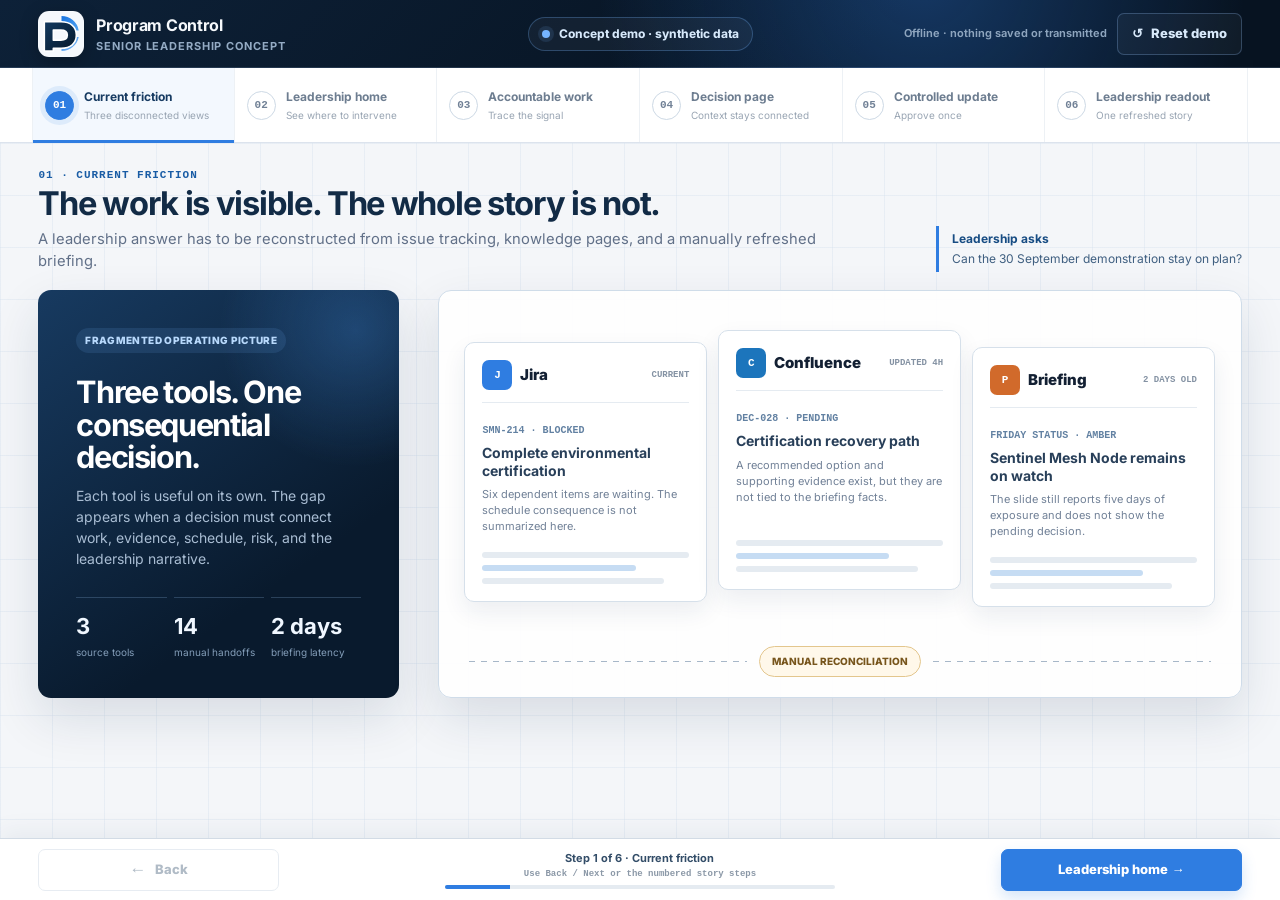
==== index.html @ c71a23e7 "Add leadership replacement concept demo" ====
<!doctype html>
<html lang="en">
<head>
  <meta charset="utf-8">
  <meta name="viewport" content="width=device-width, initial-scale=1">
  <meta name="color-scheme" content="light">
  <meta name="theme-color" content="#071321">
  <meta http-equiv="Content-Security-Policy" content="default-src 'none'; style-src 'unsafe-inline'; script-src 'unsafe-inline'; img-src data:; font-src 'self' data:; connect-src 'none'; media-src 'none'; object-src 'none'; frame-src 'none'; worker-src 'none'; base-uri 'none'; form-action 'none'">
  <title>Program Control | Senior Leadership Concept Demo</title>
  <style>
    @font-face {
      font-family: "Inter";
      src: url("[data-uri]") format("woff2");
      font-style: normal;
      font-weight: 100 900;
      font-display: swap;
    }

    :root {
      --navy: #071321;
      --navy-2: #0c1c2f;
      --navy-3: #112640;
      --blue: #2f7de1;
      --blue-dark: #195ca5;
      --blue-bright: #75b4ff;
      --sky: #e8f2ff;
      --paper: #f4f6f9;
      --card: #ffffff;
      --ink: #132033;
      --muted: #617088;
      --line: #dce3ed;
      --line-strong: #c7d2df;
      --green: #16845c;
      --green-soft: #dff4eb;
      --amber: #b86b09;
      --amber-soft: #fff0d3;
      --red: #bb3f4c;
      --red-soft: #fde8eb;
      --shadow: 0 20px 50px rgba(18, 45, 76, .12);
      --font-sans: Inter, "Segoe UI", Arial, sans-serif;
      --font-mono: "SFMono-Regular", Consolas, "Liberation Mono", monospace;
    }

    * { box-sizing: border-box; }

    html { height: 100%; scroll-behavior: smooth; }

    body {
      min-width: 320px;
      min-height: 100%;
      margin: 0;
      color: var(--ink);
      background: var(--navy);
      font-family: var(--font-sans);
      font-size: 15px;
      line-height: 1.5;
      -webkit-font-smoothing: antialiased;
    }

    button, a { font: inherit; }
    button { color: inherit; }
    a { color: inherit; }

    button:focus-visible,
    a:focus-visible,
    [tabindex="-1"]:focus-visible {
      outline: 3px solid #0b5eae;
      outline-offset: 3px;
      box-shadow: 0 0 0 2px #fff;
    }

    .skip-link {
      position: fixed;
      z-index: 1000;
      top: 10px;
      left: 12px;
      transform: translateY(-160%);
      border-radius: 7px;
      padding: 10px 14px;
      color: #fff;
      background: var(--blue);
      font-weight: 800;
      text-decoration: none;
    }

    .skip-link:focus { transform: translateY(0); }

    .sr-only {
      position: absolute !important;
      width: 1px !important;
      height: 1px !important;
      margin: -1px !important;
      overflow: hidden !important;
      clip: rect(0 0 0 0) !important;
      white-space: nowrap !important;
    }

    .app-shell {
      height: 100dvh;
      min-height: 660px;
      display: grid;
      grid-template-rows: auto auto minmax(0, 1fr) auto;
      overflow: hidden;
      background: var(--paper);
    }

    .topbar {
      min-height: 68px;
      display: grid;
      grid-template-columns: 1fr auto 1fr;
      align-items: center;
      gap: 20px;
      padding: 9px clamp(18px, 3vw, 46px);
      color: #f6f9fc;
      background:
        radial-gradient(circle at 72% -40%, rgba(47, 125, 225, .35), transparent 35%),
        linear-gradient(135deg, #0d2138, var(--navy) 68%);
      border-bottom: 1px solid rgba(148, 183, 222, .18);
    }

    .brand {
      min-width: 0;
      display: flex;
      align-items: center;
      gap: 12px;
    }

    .brand-mark {
      width: 46px;
      height: 46px;
      flex: 0 0 auto;
      display: grid;
      place-items: center;
      border: 1px solid rgba(255, 255, 255, .22);
      border-radius: 11px;
      background: #f5f8fc;
      box-shadow: 0 5px 18px rgba(0, 0, 0, .25);
    }

    .brand-mark svg { width: 39px; height: 39px; display: block; }
    .brand-copy { min-width: 0; }
    .brand-copy strong,
    .brand-copy span { display: block; }
    .brand-copy strong { font-size: 16px; letter-spacing: -.02em; }
    .brand-copy span {
      overflow: hidden;
      margin-top: 1px;
      color: #94abc4;
      font-size: 11px;
      font-weight: 700;
      letter-spacing: .08em;
      text-overflow: ellipsis;
      text-transform: uppercase;
      white-space: nowrap;
    }

    .concept-label {
      display: inline-flex;
      align-items: center;
      gap: 9px;
      border: 1px solid rgba(117, 180, 255, .28);
      border-radius: 999px;
      padding: 7px 13px;
      color: #d7e9fb;
      background: rgba(255, 255, 255, .045);
      font-size: 12px;
      font-weight: 750;
      white-space: nowrap;
    }

    .concept-label::before {
      width: 8px;
      height: 8px;
      border-radius: 50%;
      background: var(--blue-bright);
      box-shadow: 0 0 0 4px rgba(117, 180, 255, .12);
      content: "";
    }

    .top-actions {
      display: flex;
      justify-content: flex-end;
      align-items: center;
      gap: 10px;
    }

    .privacy-note {
      color: #8ea5be;
      font-size: 11px;
      font-weight: 650;
      white-space: nowrap;
    }

    .reset-button,
    .secondary-button,
    .primary-button,
    .drill-button {
      min-height: 42px;
      display: inline-flex;
      align-items: center;
      justify-content: center;
      gap: 8px;
      border-radius: 7px;
      padding: 8px 14px;
      font-size: 13px;
      font-weight: 800;
      line-height: 1.2;
      text-decoration: none;
      cursor: pointer;
    }

    .reset-button {
      border: 1px solid rgba(143, 188, 240, .28);
      color: #d8e9fa;
      background: rgba(255, 255, 255, .04);
    }

    .reset-button:hover { background: rgba(255, 255, 255, .09); }

    .journey {
      min-width: 0;
      border-bottom: 1px solid var(--line);
      background: #fff;
      box-shadow: 0 5px 18px rgba(20, 45, 73, .05);
    }

    .journey ol {
      max-width: 1500px;
      display: grid;
      grid-template-columns: repeat(6, minmax(0, 1fr));
      gap: 0;
      margin: 0 auto;
      padding: 0 clamp(14px, 2.5vw, 36px);
      list-style: none;
    }

    .journey button {
      position: relative;
      width: 100%;
      min-height: 74px;
      display: grid;
      grid-template-columns: 30px minmax(0, 1fr);
      gap: 9px;
      align-items: center;
      border: 0;
      border-right: 1px solid #edf1f5;
      padding: 10px 12px;
      color: #6d7d90;
      background: #fff;
      text-align: left;
      cursor: pointer;
    }

    .journey li:first-child button { border-left: 1px solid #edf1f5; }

    .journey button::after {
      position: absolute;
      right: 0;
      bottom: -1px;
      left: 0;
      height: 3px;
      background: transparent;
      content: "";
    }

    .journey button:hover { color: #294766; background: #f8fbff; }
    .journey button[aria-selected="true"] { color: #173b62; background: #f3f8fe; }
    .journey button[aria-selected="true"]::after { background: var(--blue); }

    .step-number {
      width: 29px;
      height: 29px;
      display: grid;
      place-items: center;
      border: 1px solid #cdd9e5;
      border-radius: 50%;
      color: #718196;
      background: #fff;
      font: 800 11px var(--font-mono);
    }

    .journey button[aria-selected="true"] .step-number {
      border-color: var(--blue);
      color: #fff;
      background: var(--blue);
      box-shadow: 0 0 0 5px rgba(47, 125, 225, .11);
    }

    .step-copy { min-width: 0; }
    .step-copy strong,
    .step-copy span { display: block; }
    .step-copy strong {
      overflow: hidden;
      color: inherit;
      font-size: 12px;
      text-overflow: ellipsis;
      white-space: nowrap;
    }
    .step-copy span {
      overflow: hidden;
      margin-top: 2px;
      color: #99a5b3;
      font-size: 10px;
      text-overflow: ellipsis;
      white-space: nowrap;
    }

    main {
      min-height: 0;
      overflow: auto;
      background:
        linear-gradient(rgba(214, 225, 237, .42) 1px, transparent 1px),
        linear-gradient(90deg, rgba(214, 225, 237, .42) 1px, transparent 1px),
        var(--paper);
      background-size: 52px 52px;
      scrollbar-color: #adbac9 transparent;
    }

    .panel {
      min-height: 100%;
      padding: clamp(17px, 2vw, 28px) clamp(18px, 3vw, 46px);
      animation: panel-enter .28s ease both;
    }

    .panel[hidden] { display: none; }

    .panel-inner {
      width: min(100%, 1440px);
      min-height: 100%;
      display: flex;
      flex-direction: column;
      gap: clamp(14px, 2vh, 21px);
      margin: 0 auto;
    }

    .scene-heading {
      display: flex;
      align-items: flex-end;
      justify-content: space-between;
      gap: 30px;
    }

    .scene-heading-copy { max-width: 850px; }
    .eyebrow {
      display: block;
      margin-bottom: 5px;
      color: var(--blue-dark);
      font: 800 11px var(--font-mono);
      letter-spacing: .09em;
      text-transform: uppercase;
    }

    .scene-heading h1,
    .scene-heading h2 {
      margin: 0;
      color: #122b46;
      font-size: clamp(26px, 2.55vw, 39px);
      line-height: 1.08;
      letter-spacing: -.04em;
    }

    .scene-heading p {
      max-width: 780px;
      margin: 7px 0 0;
      color: var(--muted);
      font-size: clamp(13px, 1.15vw, 16px);
    }

    .scene-kicker {
      flex: 0 0 auto;
      border-left: 3px solid var(--blue);
      padding: 4px 0 4px 13px;
      color: #3f5f80;
      font-size: 12px;
    }

    .scene-kicker strong,
    .scene-kicker span { display: block; }
    .scene-kicker strong { color: #174c83; }
    .scene-kicker span { margin-top: 2px; }

    .card {
      border: 1px solid var(--line);
      border-radius: 11px;
      background: #fff;
      box-shadow: 0 12px 35px rgba(24, 56, 92, .08);
    }

    .tag,
    .status-pill {
      width: fit-content;
      display: inline-flex;
      align-items: center;
      gap: 6px;
      border-radius: 999px;
      padding: 5px 9px;
      font-size: 10px;
      font-weight: 850;
      letter-spacing: .035em;
      text-transform: uppercase;
      white-space: nowrap;
    }

    .tag-blue { color: #185a9e; background: #e0efff; }
    .tag-amber { color: #865109; background: var(--amber-soft); }
    .tag-red { color: #a42c39; background: var(--red-soft); }
    .tag-green { color: #126b4b; background: var(--green-soft); }
    .tag-neutral { color: #52677e; background: #edf1f5; }

    .status-dot::before {
      width: 7px;
      height: 7px;
      border-radius: 50%;
      background: currentColor;
      content: "";
    }

    .primary-button,
    .drill-button {
      border: 1px solid var(--blue);
      color: #fff;
      background: var(--blue);
      box-shadow: 0 7px 15px rgba(47, 125, 225, .2);
    }

    .primary-button:hover,
    .drill-button:hover { background: #246fc7; }

    .secondary-button {
      border: 1px solid #c7d4e1;
      color: #445e79;
      background: #fff;
    }

    .secondary-button:hover { background: #f6f9fc; }

    .icon-arrow { font-size: 17px; line-height: 1; }

    /* Step 1 */
    .friction-layout {
      min-height: 0;
      flex: 1;
      display: grid;
      grid-template-columns: minmax(245px, .62fr) minmax(620px, 1.38fr);
      gap: clamp(20px, 3vw, 42px);
      align-items: stretch;
    }

    .friction-summary {
      display: flex;
      flex-direction: column;
      justify-content: center;
      border-radius: 13px;
      padding: clamp(23px, 3vw, 38px);
      color: #fff;
      background:
        radial-gradient(circle at 88% 10%, rgba(72, 151, 239, .28), transparent 28%),
        linear-gradient(145deg, #173a60, #091a2d 70%);
      box-shadow: var(--shadow);
    }

    .friction-summary .tag { color: #b8d9fc; background: rgba(117, 180, 255, .12); }
    .friction-summary h3 {
      max-width: 430px;
      margin: 23px 0 11px;
      font-size: clamp(24px, 2.4vw, 37px);
      line-height: 1.06;
      letter-spacing: -.045em;
    }
    .friction-summary > p { margin: 0; color: #a9bdd3; font-size: 14px; }

    .friction-metrics {
      display: grid;
      grid-template-columns: repeat(3, 1fr);
      gap: 7px;
      margin-top: 28px;
    }
    .friction-metrics div {
      border-top: 1px solid rgba(147, 188, 232, .24);
      padding-top: 12px;
    }
    .friction-metrics strong,
    .friction-metrics span { display: block; }
    .friction-metrics strong { color: #f0f7ff; font-size: 22px; }
    .friction-metrics span { margin-top: 2px; color: #839db8; font-size: 10px; }

    .friction-map {
      position: relative;
      min-width: 0;
      display: grid;
      grid-template-columns: repeat(3, minmax(0, 1fr));
      gap: 11px;
      align-content: center;
      border: 1px solid #cfdce9;
      border-radius: 13px;
      padding: clamp(22px, 3vw, 40px) clamp(18px, 2vw, 30px) 82px;
      background: rgba(255, 255, 255, .9);
      box-shadow: var(--shadow);
      overflow: hidden;
    }

    .tool-card {
      position: relative;
      z-index: 2;
      min-width: 0;
      min-height: 255px;
      display: flex;
      flex-direction: column;
      border: 1px solid #d6e0ea;
      border-radius: 10px;
      padding: 17px;
      background: #fff;
      box-shadow: 0 10px 23px rgba(21, 54, 89, .08);
    }

    .tool-card:nth-child(2) { transform: translateY(-12px); }
    .tool-card:nth-child(3) { transform: translateY(5px); }

    .tool-head {
      display: flex;
      align-items: center;
      justify-content: space-between;
      gap: 8px;
      border-bottom: 1px solid #e5ebf1;
      padding-bottom: 12px;
    }
    .tool-name { display: flex; align-items: center; gap: 8px; font-weight: 850; }
    .tool-icon {
      width: 30px;
      height: 30px;
      display: grid;
      place-items: center;
      border-radius: 7px;
      color: #fff;
      background: var(--blue);
      font: 850 11px var(--font-mono);
    }
    .tool-card:nth-child(2) .tool-icon { background: #1c75bc; }
    .tool-card:nth-child(3) .tool-icon { background: #d16a2b; }
    .tool-age { color: #8492a3; font: 700 9px var(--font-mono); text-transform: uppercase; }

    .tool-record { margin-top: 14px; }
    .tool-record > span { color: #6281a2; font: 800 10px var(--font-mono); }
    .tool-record h4 { margin: 5px 0 8px; color: #283f59; font-size: 14px; line-height: 1.25; }
    .tool-record p { margin: 0; color: #718197; font-size: 11px; line-height: 1.45; }
    .tool-lines { display: grid; gap: 7px; margin-top: auto; padding-top: 17px; }
    .tool-lines i { height: 6px; border-radius: 99px; background: #e5ebf1; }
    .tool-lines i:nth-child(2) { width: 74%; background: #c6dcf3; }
    .tool-lines i:nth-child(3) { width: 88%; }

    .manual-reconcile {
      position: absolute;
      z-index: 3;
      right: 30px;
      bottom: 20px;
      left: 30px;
      display: grid;
      grid-template-columns: 1fr auto 1fr;
      gap: 12px;
      align-items: center;
    }
    .manual-reconcile::before,
    .manual-reconcile::after { height: 1px; background: repeating-linear-gradient(90deg, #a7b7c8 0 6px, transparent 6px 12px); content: ""; }
    .manual-reconcile span {
      border: 1px solid #e3c68d;
      border-radius: 999px;
      padding: 7px 12px;
      color: #77551c;
      background: #fff8ea;
      font-size: 10px;
      font-weight: 800;
      text-align: center;
      text-transform: uppercase;
    }

    /* Shared mock application chrome */
    .workspace-preview {
      min-height: 0;
      flex: 1;
      display: grid;
      grid-template-columns: 180px minmax(0, 1fr);
      overflow: hidden;
      border: 1px solid rgba(145, 180, 219, .25);
      border-radius: 13px;
      background: #fff;
      box-shadow: var(--shadow);
    }

    .mini-sidebar {
      display: flex;
      flex-direction: column;
      padding: 15px 12px;
      color: #9fb1c5;
      background: linear-gradient(180deg, #0d2035, #081625);
    }
    .mini-sidebar-head {
      display: flex;
      align-items: center;
      gap: 9px;
      border-bottom: 1px solid rgba(145, 180, 219, .13);
      padding: 0 5px 13px;
      color: #eef5fc;
      font-size: 12px;
      font-weight: 850;
    }
    .mini-mark {
      width: 26px;
      height: 26px;
      display: grid;
      place-items: center;
      border-radius: 6px;
      color: #fff;
      background: var(--blue);
      font: 850 10px var(--font-mono);
    }
    .mini-project { margin: 14px 4px 8px; color: #6f89a5; font: 800 9px var(--font-mono); text-transform: uppercase; }
    .mini-nav { display: grid; gap: 4px; }
    .mini-nav span {
      display: flex;
      align-items: center;
      gap: 9px;
      border-radius: 6px;
      padding: 8px 9px;
      font-size: 11px;
      font-weight: 700;
    }
    .mini-nav span::before {
      width: 13px;
      height: 13px;
      border: 1px solid #58718b;
      border-radius: 4px;
      content: "";
    }
    .mini-nav .active { color: #f0f6fd; background: rgba(47, 125, 225, .2); }
    .mini-nav .active::before { border-color: #75b4ff; background: #2f7de1; box-shadow: inset 0 0 0 3px #173b62; }
    .mini-safety { margin-top: auto; border-top: 1px solid rgba(145, 180, 219, .13); padding: 13px 5px 0; color: #7188a0; font-size: 9px; line-height: 1.5; }

    .workspace-main { min-width: 0; display: flex; flex-direction: column; background: #f5f7fa; }
    .workspace-bar {
      min-height: 49px;
      display: flex;
      align-items: center;
      justify-content: space-between;
      gap: 16px;
      border-bottom: 1px solid #dce3ed;
      padding: 8px 17px;
      background: #fff;
    }
    .workspace-bar strong { color: #253d57; font-size: 12px; }
    .workspace-bar span { color: #8190a2; font-size: 10px; }
    .workspace-content { min-height: 0; flex: 1; padding: 15px 17px; overflow: hidden; }

    /* Step 2 */
    .leadership-head {
      display: flex;
      align-items: flex-start;
      justify-content: space-between;
      gap: 20px;
    }
    .leadership-head h3 { margin: 0; color: #223c58; font-size: 20px; letter-spacing: -.025em; }
    .leadership-head p { margin: 3px 0 0; color: #77879a; font-size: 11px; }
    .health-badge {
      display: inline-flex;
      align-items: center;
      gap: 7px;
      border-radius: 999px;
      padding: 7px 11px;
      font-size: 11px;
      font-weight: 850;
      text-transform: uppercase;
    }
    .health-badge::before { width: 8px; height: 8px; border-radius: 50%; background: currentColor; content: ""; }
    body[data-decision="pending"] .health-badge { color: #865109; background: var(--amber-soft); }
    body[data-decision="approved"] .health-badge { color: #865109; background: var(--amber-soft); }

    .metric-grid {
      display: grid;
      grid-template-columns: repeat(4, minmax(0, 1fr));
      gap: 8px;
      margin-top: 13px;
    }
    .metric-card {
      min-width: 0;
      border: 1px solid #dde5ee;
      border-radius: 8px;
      padding: 11px 12px;
      background: #fff;
    }
    .metric-card span,
    .metric-card strong,
    .metric-card small { display: block; }
    .metric-card span { color: #718398; font-size: 9px; font-weight: 750; text-transform: uppercase; }
    .metric-card strong { margin: 5px 0 1px; color: #204c79; font-size: 20px; line-height: 1; }
    .metric-card small { color: #8a98a8; font-size: 9px; }

    .leadership-lower {
      min-height: 0;
      display: grid;
      grid-template-columns: minmax(0, 1.2fr) minmax(280px, .8fr);
      gap: 9px;
      margin-top: 9px;
    }
    .schedule-card,
    .attention-card { border: 1px solid #dde5ee; border-radius: 8px; padding: 12px; background: #fff; }
    .schedule-card header,
    .attention-card header { display: flex; align-items: center; justify-content: space-between; gap: 10px; }
    .schedule-card header strong,
    .attention-card header strong { color: #334e6b; font-size: 11px; }
    .schedule-card header span,
    .attention-card header span { color: #8493a4; font-size: 9px; }
    .schedule-axis { display: grid; grid-template-columns: repeat(4, 1fr); margin: 11px 0 4px; color: #8998a9; font-size: 8px; }
    .schedule-axis span:not(:first-child) { text-align: right; }
    .schedule-track {
      position: relative;
      height: 46px;
      overflow: hidden;
      border: 1px solid #e0e7ef;
      border-radius: 6px;
      background: repeating-linear-gradient(90deg, #f5f8fb 0, #f5f8fb calc(25% - 1px), #dde6ef calc(25% - 1px), #dde6ef 25%);
    }
    .schedule-bar {
      position: absolute;
      top: 12px;
      left: 6%;
      width: 78%;
      height: 20px;
      border-radius: 4px;
      background: #c8dcf3;
    }
    .schedule-bar::before {
      position: absolute;
      top: 0;
      bottom: 0;
      left: 0;
      width: 64%;
      border-radius: 4px 0 0 4px;
      background: var(--blue);
      content: "";
    }
    .risk-exposure {
      position: absolute;
      top: 2px;
      right: 2px;
      width: 31%;
      height: 16px;
      border-radius: 3px;
      background: repeating-linear-gradient(135deg, #eaa349 0 5px, #f5ca8a 5px 10px);
      transition: width .45s ease, background .45s ease;
    }
    body[data-decision="approved"] .risk-exposure { width: 7%; background: #83c9ae; }
    .milestone-pin { position: absolute; top: 3px; right: 8%; color: #7b4c0d; font: 850 9px var(--font-mono); }
    .schedule-caption { display: flex; justify-content: space-between; gap: 10px; margin-top: 7px; color: #718196; font-size: 9px; }

    .attention-card { border-left: 3px solid #d98a27; background: #fffaf1; }
    body[data-decision="approved"] .attention-card { border-left-color: var(--green); background: #f4fbf8; }
    .attention-card h4 { margin: 10px 0 5px; color: #4f3b19; font-size: 13px; }
    body[data-decision="approved"] .attention-card h4 { color: #174e3b; }
    .attention-card p { margin: 0 0 10px; color: #826c47; font-size: 10px; }
    body[data-decision="approved"] .attention-card p { color: #547567; }
    .attention-card .drill-button { min-height: 34px; padding: 6px 10px; font-size: 10px; }

    /* Step 3 */
    .record-shell {
      min-height: 0;
      flex: 1;
      display: grid;
      grid-template-columns: minmax(0, 1.45fr) minmax(300px, .55fr);
      gap: 10px;
    }
    .record-main,
    .record-side { min-width: 0; overflow: hidden; }
    .record-main { display: flex; flex-direction: column; }
    .record-header { border-bottom: 1px solid #e3e9ef; padding: 18px 20px 14px; }
    .record-breadcrumb { color: #6684a4; font: 750 10px var(--font-mono); }
    .record-title-row { display: flex; align-items: flex-start; justify-content: space-between; gap: 20px; margin-top: 8px; }
    .record-title-row h3 { margin: 0; color: #213b57; font-size: 21px; line-height: 1.15; }
    .record-title-row p { margin: 5px 0 0; color: #738398; font-size: 11px; }
    .record-status { flex: 0 0 auto; }
    body[data-decision="pending"] .record-status { color: #9c3540; background: var(--red-soft); }
    body[data-decision="approved"] .record-status { color: #126b4b; background: var(--green-soft); }

    .record-body { min-height: 0; flex: 1; display: grid; grid-template-columns: minmax(0, 1fr) 230px; gap: 18px; padding: 16px 20px; }
    .record-description h4,
    .field-stack h4,
    .dependency-card h4,
    .evidence-card h4 { margin: 0 0 7px; color: #39536f; font-size: 11px; text-transform: uppercase; letter-spacing: .04em; }
    .record-description p { margin: 0; color: #66788d; font-size: 11px; line-height: 1.6; }
    .record-description .recommendation-link {
      display: flex;
      align-items: center;
      justify-content: space-between;
      gap: 12px;
      margin-top: 14px;
      border: 1px solid #cce0f5;
      border-radius: 8px;
      padding: 11px 12px;
      background: #f2f8ff;
    }
    .recommendation-link span strong,
    .recommendation-link span small { display: block; }
    .recommendation-link span strong { color: #215e9e; font-size: 11px; }
    .recommendation-link span small { margin-top: 2px; color: #6f87a0; font-size: 9px; }
    .recommendation-link button { min-height: 32px; padding: 5px 9px; font-size: 9px; }

    .field-stack { display: grid; align-content: start; }
    .field-row { display: grid; grid-template-columns: 1fr 1fr; gap: 7px; border-top: 1px solid #e8edf2; padding: 7px 0; }
    .field-row:first-of-type { border-top: 0; }
    .field-row span,
    .field-row strong { display: block; font-size: 9px; }
    .field-row span { color: #8996a6; }
    .field-row strong { color: #40566f; text-align: right; }

    .record-side { display: grid; grid-template-rows: 1fr auto; gap: 10px; }
    .dependency-card,
    .evidence-card { padding: 15px; }
    .dependency-list { display: grid; gap: 5px; margin: 0; padding: 0; list-style: none; }
    .dependency-list li {
      display: grid;
      grid-template-columns: 18px minmax(0, 1fr) auto;
      gap: 7px;
      align-items: center;
      border: 1px solid #e3e9ef;
      border-radius: 6px;
      padding: 6px 7px;
      color: #52677e;
      background: #fafcfe;
      font-size: 9px;
    }
    .dependency-list li::before {
      width: 17px;
      height: 17px;
      display: grid;
      place-items: center;
      border-radius: 5px;
      color: #a23d47;
      background: #f9dfe3;
      font: 850 9px var(--font-mono);
      content: "!";
    }
    body[data-decision="approved"] .dependency-list li::before { color: #fff; background: var(--green); content: "✓"; }
    .dependency-list small { color: #a24c54; font-size: 8px; font-weight: 750; }
    body[data-decision="approved"] .dependency-list small { color: var(--green); }

    .evidence-list { display: grid; gap: 7px; }
    .evidence-item { display: flex; align-items: center; justify-content: space-between; gap: 9px; color: #45617e; font-size: 9px; }
    .evidence-item span { overflow: hidden; text-overflow: ellipsis; white-space: nowrap; }
    .evidence-item b { flex: 0 0 auto; color: #2571be; font: 750 8px var(--font-mono); }

    /* Step 4 */
    .document-shell {
      min-height: 0;
      flex: 1;
      display: grid;
      grid-template-columns: 165px minmax(480px, 1fr) 245px;
      overflow: hidden;
      border: 1px solid #cfdae6;
      border-radius: 13px;
      background: #fff;
      box-shadow: var(--shadow);
    }
    .page-tree { padding: 16px 11px; color: #8395a8; background: #f1f5f9; border-right: 1px solid #dce4ed; }
    .page-tree strong { display: block; margin: 0 6px 10px; color: #475f78; font-size: 10px; text-transform: uppercase; }
    .page-tree span { display: block; border-radius: 6px; padding: 7px 8px; font-size: 9px; }
    .page-tree .tree-parent { color: #395975; font-weight: 800; }
    .page-tree .tree-child { padding-left: 18px; }
    .page-tree .tree-active { color: #165997; background: #dceeff; font-weight: 800; }
    .page-document { min-width: 0; overflow: auto; padding: 18px 24px 22px; }
    .doc-breadcrumb { color: #7088a0; font: 750 9px var(--font-mono); }
    .doc-header { display: flex; align-items: flex-start; justify-content: space-between; gap: 18px; margin-top: 8px; }
    .doc-header h3 { margin: 0; color: #1e3855; font-size: 20px; line-height: 1.17; }
    .doc-meta { margin: 4px 0 0; color: #8290a0; font-size: 9px; }
    .doc-section { margin-top: 13px; }
    .doc-section h4 { margin: 0 0 5px; color: #37516c; font-size: 10px; text-transform: uppercase; letter-spacing: .05em; }
    .doc-section p { margin: 0; color: #5d7187; font-size: 10px; line-height: 1.55; }
    .option-table { width: 100%; border-collapse: collapse; margin-top: 6px; font-size: 9px; }
    .option-table th,
    .option-table td { border-bottom: 1px solid #e2e8ef; padding: 6px 7px; text-align: left; vertical-align: top; }
    .option-table th { color: #718196; background: #f6f8fb; font-weight: 800; }
    .option-table td { color: #52677e; }
    .option-table tr.recommended td { color: #204f7f; background: #eef6ff; }
    .recommendation-callout { border-left: 3px solid var(--blue); border-radius: 5px; padding: 9px 11px; background: #f0f7ff; }
    .recommendation-callout strong { display: block; color: #1f5d9e; font-size: 10px; }
    .recommendation-callout span { display: block; margin-top: 3px; color: #607b97; font-size: 9px; }

    .doc-activity { min-width: 0; overflow: auto; border-left: 1px solid #dce4ed; padding: 16px 14px; background: #fbfcfe; }
    .doc-activity > h4 { margin: 0 0 9px; color: #405b76; font-size: 10px; text-transform: uppercase; }
    .comment { display: grid; grid-template-columns: 25px minmax(0, 1fr); gap: 8px; border-top: 1px solid #e3e8ee; padding: 9px 0; }
    .comment:first-of-type { border-top: 0; padding-top: 0; }
    .avatar { width: 25px; height: 25px; display: grid; place-items: center; border-radius: 50%; color: #fff; background: #356fae; font: 850 8px var(--font-mono); }
    .comment:nth-of-type(3) .avatar { background: #8a65a8; }
    .comment b,
    .comment small,
    .comment p { display: block; }
    .comment b { color: #415970; font-size: 9px; }
    .comment small { color: #94a0ae; font-size: 8px; }
    .comment p { margin: 3px 0 0; color: #68798b; font-size: 9px; line-height: 1.4; }
    .activity-section { margin-top: 12px; border-top: 1px solid #dfe6ed; padding-top: 11px; }
    .activity-section h5 { margin: 0 0 7px; color: #708095; font-size: 9px; text-transform: uppercase; }
    .attachment,
    .version-item { display: flex; justify-content: space-between; gap: 8px; padding: 4px 0; color: #57718b; font-size: 8px; }
    .attachment b,
    .version-item b { color: #286aaa; }
    .doc-action { margin-top: 12px; }
    .doc-action .primary-button { min-height: 35px; padding: 6px 10px; font-size: 9px; }

    /* Step 5 */
    .decision-layout {
      min-height: 0;
      flex: 1;
      display: grid;
      grid-template-columns: minmax(340px, .72fr) minmax(520px, 1.28fr);
      gap: 12px;
    }
    .decision-card { display: flex; flex-direction: column; overflow: hidden; }
    .decision-card-header { padding: 19px 21px 15px; color: #fff; background: linear-gradient(140deg, #173d66, #0a1b2e); }
    .decision-card-header span { color: #8fc4ff; font: 800 9px var(--font-mono); text-transform: uppercase; }
    .decision-card-header h3 { margin: 6px 0 5px; font-size: 21px; line-height: 1.15; }
    .decision-card-header p { margin: 0; color: #acc0d5; font-size: 10px; }
    .decision-card-body { flex: 1; display: flex; flex-direction: column; padding: 17px 21px; }
    .decision-rule { display: grid; grid-template-columns: 82px 1fr; gap: 12px; border-top: 1px solid #e4e9ef; padding: 9px 0; }
    .decision-rule:first-child { border-top: 0; }
    .decision-rule span { color: #8795a5; font-size: 9px; }
    .decision-rule strong { color: #40566e; font-size: 10px; }
    .decision-assurance { margin: 11px 0 13px; border: 1px solid #d2e3f5; border-radius: 7px; padding: 9px 10px; color: #56718d; background: #f2f8ff; font-size: 9px; }
    .decision-card-body .primary-button { width: 100%; margin-top: auto; }
    .primary-button:disabled { border-color: #91a5ba; background: #91a5ba; box-shadow: none; cursor: default; }

    .impact-card { min-width: 0; display: flex; flex-direction: column; padding: 18px 20px; }
    .impact-head { display: flex; justify-content: space-between; align-items: center; gap: 15px; }
    .impact-head h3 { margin: 0; color: #28445f; font-size: 16px; }
    .impact-head p { margin: 2px 0 0; color: #8290a0; font-size: 9px; }
    .impact-grid { display: grid; grid-template-columns: repeat(2, minmax(0, 1fr)); gap: 7px; margin-top: 12px; }
    .impact-row {
      min-width: 0;
      display: grid;
      grid-template-columns: 31px minmax(0, 1fr) auto;
      gap: 9px;
      align-items: center;
      border: 1px solid #e0e7ee;
      border-radius: 7px;
      padding: 9px;
      background: #fafcfe;
      transition: border-color .25s ease, background .25s ease, transform .25s ease;
    }
    body[data-decision="approved"] .impact-row { border-color: #cbe6da; background: #f2faf6; }
    .impact-icon { width: 31px; height: 31px; display: grid; place-items: center; border-radius: 7px; color: #286aaa; background: #e2effc; font: 850 9px var(--font-mono); }
    body[data-decision="approved"] .impact-icon { color: #fff; background: var(--green); }
    .impact-copy { min-width: 0; }
    .impact-copy strong,
    .impact-copy span { display: block; }
    .impact-copy strong { overflow: hidden; color: #405970; font-size: 9px; text-overflow: ellipsis; white-space: nowrap; }
    .impact-copy span { margin-top: 2px; color: #8794a3; font-size: 8px; }
    .impact-value { color: #aa4750; font: 850 9px var(--font-mono); text-align: right; }
    body[data-decision="approved"] .impact-value { color: var(--green); }

    .audit-preview { margin-top: 9px; border: 1px solid #dde5ed; border-radius: 8px; overflow: hidden; }
    .audit-preview header { display: flex; justify-content: space-between; gap: 10px; padding: 7px 10px; color: #63778d; background: #f0f4f8; font-size: 8px; font-weight: 800; text-transform: uppercase; }
    .audit-event { display: grid; grid-template-columns: 10px 1fr auto; gap: 8px; align-items: center; padding: 8px 10px; color: #61758a; background: #fff; font-size: 8px; }
    .audit-event::before { width: 7px; height: 7px; border-radius: 50%; background: #8195aa; content: ""; }
    .audit-event.new { color: #275d49; background: #f3faf7; }
    .audit-event.new::before { background: var(--green); box-shadow: 0 0 0 4px rgba(22, 132, 92, .11); }
    .audit-event time { color: #8a98a7; font: 700 8px var(--font-mono); }
    .approval-result { margin-top: 9px; border-left: 3px solid var(--green); border-radius: 6px; padding: 9px 11px; color: #285e4a; background: #e9f7f0; font-size: 9px; }
    .approval-result strong { display: block; }
    .approval-result span { display: block; margin-top: 2px; color: #5d7c70; }

    /* Step 6 */
    .readout-layout {
      min-height: 0;
      flex: 1;
      display: grid;
      grid-template-columns: minmax(590px, 1.45fr) minmax(320px, .55fr);
      gap: 12px;
    }
    .readout-page { min-width: 0; display: flex; flex-direction: column; overflow: hidden; }
    .readout-header { display: flex; align-items: flex-start; justify-content: space-between; gap: 20px; padding: 16px 19px; color: #fff; background: linear-gradient(135deg, #173c63, #091a2c); }
    .readout-header span { color: #8fc1f7; font: 800 9px var(--font-mono); text-transform: uppercase; }
    .readout-header h3 { margin: 4px 0 0; font-size: 20px; }
    .readout-header small { display: block; margin-top: 4px; color: #9cb2c9; font-size: 9px; }
    .readout-health { min-width: 105px; border-radius: 8px; padding: 8px 11px; text-align: right; }
    .readout-health strong,
    .readout-health small { display: block; }
    .readout-health strong { font-size: 17px; }
    .readout-health small { margin-top: 0; font-size: 8px; text-transform: uppercase; }
    body[data-decision="pending"] .readout-health { color: #ffd89c; background: rgba(216, 138, 39, .15); }
    body[data-decision="approved"] .readout-health { color: #ffd89c; background: rgba(216, 138, 39, .15); }

    .readout-body { min-height: 0; flex: 1; display: grid; grid-template-columns: minmax(0, 1.35fr) minmax(220px, .65fr); gap: 13px; padding: 14px 17px; }
    .executive-summary { border-left: 3px solid #d98a27; border-radius: 5px; padding: 10px 12px; background: #fff8eb; }
    body[data-decision="approved"] .executive-summary { border-left-color: var(--green); background: #eef9f4; }
    .executive-summary strong { display: block; color: #5b4218; font-size: 11px; }
    body[data-decision="approved"] .executive-summary strong { color: #1d5d46; }
    .executive-summary p { margin: 4px 0 0; color: #796746; font-size: 9px; line-height: 1.5; }
    body[data-decision="approved"] .executive-summary p { color: #567669; }
    .readout-metrics { display: grid; grid-template-columns: repeat(3, 1fr); gap: 6px; margin-top: 9px; }
    .readout-metric { border: 1px solid #e0e6ed; border-radius: 7px; padding: 9px; background: #fafcfe; }
    .readout-metric span,
    .readout-metric strong,
    .readout-metric small { display: block; }
    .readout-metric span { color: #7b8999; font-size: 8px; text-transform: uppercase; }
    .readout-metric strong { margin: 4px 0 1px; color: #245a91; font-size: 17px; }
    .readout-metric small { color: #909ba8; font-size: 8px; }
    .briefing-list { display: grid; gap: 6px; margin-top: 9px; }
    .briefing-item { display: grid; grid-template-columns: 82px 1fr; gap: 9px; border-top: 1px solid #e3e9ef; padding-top: 6px; }
    .briefing-item span { color: #7d8b9c; font-size: 8px; font-weight: 800; text-transform: uppercase; }
    .briefing-item p { margin: 0; color: #52687f; font-size: 9px; line-height: 1.4; }

    .decision-trace { display: flex; flex-direction: column; border: 1px solid #dce4ec; border-radius: 8px; padding: 12px; background: #f8fafc; }
    .decision-trace h4 { margin: 0; color: #405970; font-size: 10px; text-transform: uppercase; }
    .trace-state { margin-top: 10px; border-radius: 7px; padding: 10px; }
    body[data-decision="pending"] .trace-state { color: #7c5518; background: #fff1d8; }
    body[data-decision="approved"] .trace-state { color: #175d43; background: #e1f3eb; }
    .trace-state strong,
    .trace-state span { display: block; }
    .trace-state strong { font-size: 10px; }
    .trace-state span { margin-top: 3px; font-size: 8px; }
    .trace-link { display: grid; grid-template-columns: 20px 1fr; gap: 7px; align-items: center; margin-top: 8px; color: #526a82; font-size: 8px; }
    .trace-link i { width: 20px; height: 20px; display: grid; place-items: center; border-radius: 5px; color: #2567a9; background: #dcecff; font: 850 8px var(--font-mono); font-style: normal; }
    .trace-footer { margin-top: auto; border-top: 1px solid #dde4ec; padding-top: 9px; color: #8794a3; font-size: 8px; line-height: 1.45; }

    .discussion-panel { min-width: 0; display: flex; flex-direction: column; padding: 18px; color: #fff; background: radial-gradient(circle at 100% 0, rgba(47, 125, 225, .3), transparent 35%), linear-gradient(145deg, #173a60, #091a2d); }
    .discussion-panel .eyebrow { color: #80bbfb; }
    .discussion-panel h3 { margin: 4px 0 6px; font-size: 22px; line-height: 1.12; }
    .discussion-panel > p { margin: 0; color: #a9bdd1; font-size: 10px; }
    .question-list { display: grid; gap: 7px; margin: 14px 0 0; padding: 0; list-style: none; counter-reset: questions; }
    .question-list li { display: grid; grid-template-columns: 27px 1fr; gap: 9px; align-items: start; border: 1px solid rgba(143, 188, 240, .16); border-radius: 8px; padding: 10px; color: #dce8f4; background: rgba(255, 255, 255, .035); font-size: 10px; counter-increment: questions; }
    .question-list li::before { width: 27px; height: 27px; display: grid; place-items: center; border-radius: 6px; color: #a9d2ff; background: rgba(47, 125, 225, .2); font: 850 9px var(--font-mono); content: "0" counter(questions); }
    .pending-readout-note { margin-top: 11px; border-left: 3px solid #e1a149; border-radius: 5px; padding: 9px 10px; color: #e5ca9d; background: rgba(221, 140, 38, .1); font-size: 9px; }
    .pending-readout-note button { margin-top: 7px; min-height: 31px; padding: 5px 9px; font-size: 9px; }
    .restart-button { width: 100%; margin-top: auto; border-color: rgba(143, 188, 240, .32); color: #dceafa; background: rgba(255, 255, 255, .05); }

    [data-visible="approved"][hidden],
    [data-visible="pending"][hidden] { display: none !important; }

    .demo-footer {
      min-height: 62px;
      display: grid;
      grid-template-columns: minmax(130px, .35fr) 1fr minmax(180px, .35fr);
      gap: 18px;
      align-items: center;
      border-top: 1px solid #d2dbe5;
      padding: 8px clamp(18px, 3vw, 46px);
      background: #fff;
      box-shadow: 0 -7px 24px rgba(23, 48, 77, .06);
    }
    .demo-footer .secondary-button,
    .demo-footer .primary-button { min-height: 42px; }
    .footer-center { min-width: 0; text-align: center; }
    .footer-center strong,
    .footer-center span { display: block; }
    .footer-center strong { color: #334d68; font-size: 11px; }
    .footer-center span { margin-top: 2px; color: #8b98a7; font: 700 9px var(--font-mono); }
    .footer-progress { width: min(100%, 390px); height: 4px; margin: 6px auto 0; border-radius: 99px; background: #e5ebf1; overflow: hidden; }
    .footer-progress i { display: block; width: 16.666%; height: 100%; background: var(--blue); transition: width .25s ease; }
    .demo-footer button:disabled { opacity: .42; cursor: default; }

    @keyframes panel-enter {
      from { opacity: 0; transform: translateY(5px); }
      to { opacity: 1; transform: none; }
    }

    @media (max-width: 1180px) {
      .privacy-note { display: none; }
      .journey button { grid-template-columns: 27px minmax(0, 1fr); gap: 6px; padding-inline: 8px; }
      .step-copy span { display: none; }
      .friction-layout { grid-template-columns: minmax(235px, .55fr) minmax(550px, 1.45fr); }
      .tool-card { padding: 13px; }
      .document-shell { grid-template-columns: 135px minmax(440px, 1fr) 215px; }
      .readout-layout { grid-template-columns: minmax(540px, 1.35fr) minmax(285px, .65fr); }
    }

    @media (max-width: 960px) {
      .app-shell { min-height: 720px; }
      .topbar { grid-template-columns: 1fr auto; }
      .concept-label { display: none; }
      .journey ol { overflow-x: auto; grid-template-columns: repeat(6, minmax(140px, 1fr)); padding-inline: 0; }
      .panel { min-width: 900px; }
      main { overflow: auto; }
    }

    @media (max-height: 820px) and (min-width: 961px) {
      .topbar { min-height: 61px; padding-block: 6px; }
      .brand-mark { width: 42px; height: 42px; }
      .brand-mark svg { width: 35px; height: 35px; }
      .journey button { min-height: 64px; }
      .panel { padding-top: 14px; padding-bottom: 14px; }
      .panel-inner { gap: 12px; }
      .scene-heading h1,
      .scene-heading h2 { font-size: clamp(25px, 2.3vw, 34px); }
      .scene-heading p { margin-top: 4px; }
      .demo-footer { min-height: 56px; padding-block: 6px; }
      .friction-summary { padding-block: 24px; }
      .tool-card { min-height: 225px; }
      .workspace-content { padding-block: 12px; }
      .metric-grid { margin-top: 10px; }
      .metric-card { padding-block: 9px; }
      .metric-card strong { font-size: 18px; }
      .record-header { padding-top: 14px; padding-bottom: 11px; }
      .record-body { padding-top: 12px; padding-bottom: 12px; }
      .decision-card-header { padding-top: 15px; padding-bottom: 12px; }
      .decision-card-body { padding-top: 12px; padding-bottom: 12px; }
      .impact-card { padding-top: 14px; padding-bottom: 14px; }
      .readout-header { padding-block: 12px; }
      .readout-body { padding-block: 11px; }
      .discussion-panel { padding-block: 14px; }
    }

    @media (prefers-reduced-motion: reduce) {
      html { scroll-behavior: auto; }
      *, *::before, *::after {
        scroll-behavior: auto !important;
        animation-duration: .001ms !important;
        animation-iteration-count: 1 !important;
        transition-duration: .001ms !important;
      }
    }

    @media print {
      .topbar, .journey, .demo-footer, .skip-link { display: none !important; }
      .app-shell { height: auto; min-height: 0; display: block; overflow: visible; }
      main { overflow: visible; }
      .panel { min-height: 100vh; break-after: page; }
      .panel[hidden] { display: block; }
    }
  </style>
</head>
<body data-decision="pending" data-current-step="1">
  <a class="skip-link" href="#demo-main">Skip to current demo scene</a>

  <div class="app-shell" id="demoRoot" data-current-step="1">
    <header class="topbar">
      <div class="brand" aria-label="Program Control">
        <span class="brand-mark" aria-hidden="true">
          <svg viewBox="0 0 100 100" role="img">
            <defs>
              <linearGradient id="pc-blue" x1="0" y1="0" x2="1" y2="1">
                <stop offset="0" stop-color="#1672df"/>
                <stop offset="1" stop-color="#55a6f3"/>
              </linearGradient>
              <linearGradient id="pc-navy" x1="0" y1="0" x2="1" y2="1">
                <stop offset="0" stop-color="#12395f"/>
                <stop offset="1" stop-color="#06182b"/>
              </linearGradient>
            </defs>
            <path d="M50 5a45 45 0 0 1 44.2 37H70.5A23 23 0 0 0 50 28V5Z" fill="url(#pc-blue)"/>
            <path d="M94.2 59A45 45 0 0 1 50 95V72a23 23 0 0 0 20.5-13h23.7Z" fill="url(#pc-blue)" opacity=".78"/>
            <path d="M6 20h43c24 0 39 12.7 39 34S73 88 49 88H29v7H6V20Zm23 21v26h19c10.5 0 17-4.8 17-13s-6.5-13-17-13H29Z" fill="url(#pc-navy)" stroke="#fff" stroke-width="4" stroke-linejoin="round"/>
          </svg>
        </span>
        <span class="brand-copy">
          <strong>Program Control</strong>
          <span>Senior leadership concept</span>
        </span>
      </div>

      <div class="concept-label">Concept demo &middot; synthetic data</div>

      <div class="top-actions">
        <span class="privacy-note">Offline &middot; nothing saved or transmitted</span>
        <button class="reset-button" id="resetButton" type="button" aria-label="Reset the concept demo to step 1">
          <span aria-hidden="true">↺</span> Reset demo
        </button>
      </div>
    </header>

    <nav class="journey" aria-label="Six-step leadership story">
      <ol role="tablist" aria-label="Leadership concept demo scenes">
        <li>
          <button id="step-tab-1" type="button" role="tab" aria-selected="true" aria-controls="step-panel-1" tabindex="0" data-step="1">
            <span class="step-number">01</span>
            <span class="step-copy"><strong>Current friction</strong><span>Three disconnected views</span></span>
          </button>
        </li>
        <li>
          <button id="step-tab-2" type="button" role="tab" aria-selected="false" aria-controls="step-panel-2" tabindex="-1" data-step="2">
            <span class="step-number">02</span>
            <span class="step-copy"><strong>Leadership home</strong><span>See where to intervene</span></span>
          </button>
        </li>
        <li>
          <button id="step-tab-3" type="button" role="tab" aria-selected="false" aria-controls="step-panel-3" tabindex="-1" data-step="3">
            <span class="step-number">03</span>
            <span class="step-copy"><strong>Accountable work</strong><span>Trace the signal</span></span>
          </button>
        </li>
        <li>
          <button id="step-tab-4" type="button" role="tab" aria-selected="false" aria-controls="step-panel-4" tabindex="-1" data-step="4">
            <span class="step-number">04</span>
            <span class="step-copy"><strong>Decision page</strong><span>Context stays connected</span></span>
          </button>
        </li>
        <li>
          <button id="step-tab-5" type="button" role="tab" aria-selected="false" aria-controls="step-panel-5" tabindex="-1" data-step="5">
            <span class="step-number">05</span>
            <span class="step-copy"><strong>Controlled update</strong><span>Approve once</span></span>
          </button>
        </li>
        <li>
          <button id="step-tab-6" type="button" role="tab" aria-selected="false" aria-controls="step-panel-6" tabindex="-1" data-step="6">
            <span class="step-number">06</span>
            <span class="step-copy"><strong>Leadership readout</strong><span>One refreshed story</span></span>
          </button>
        </li>
      </ol>
    </nav>

    <main id="demo-main" tabindex="-1">
      <!-- Step 1: Current friction -->
      <section class="panel" id="step-panel-1" role="tabpanel" aria-labelledby="step-tab-1">
        <div class="panel-inner">
          <div class="scene-heading">
            <div class="scene-heading-copy">
              <span class="eyebrow">01 &middot; Current friction</span>
              <h1 id="step-title-1" tabindex="-1">The work is visible. The whole story is not.</h1>
              <p>A leadership answer has to be reconstructed from issue tracking, knowledge pages, and a manually refreshed briefing.</p>
            </div>
            <div class="scene-kicker" aria-label="Leadership question">
              <strong>Leadership asks</strong>
              <span>Can the 30 September demonstration stay on plan?</span>
            </div>
          </div>

          <div class="friction-layout">
            <article class="friction-summary">
              <span class="tag">Fragmented operating picture</span>
              <h3>Three tools. One consequential decision.</h3>
              <p>Each tool is useful on its own. The gap appears when a decision must connect work, evidence, schedule, risk, and the leadership narrative.</p>
              <div class="friction-metrics" aria-label="Synthetic current-state metrics">
                <div><strong>3</strong><span>source tools</span></div>
                <div><strong>14</strong><span>manual handoffs</span></div>
                <div><strong>2 days</strong><span>briefing latency</span></div>
              </div>
            </article>

            <div class="friction-map" aria-label="Disconnected Jira, Confluence, and briefing views">
              <article class="tool-card">
                <div class="tool-head">
                  <span class="tool-name"><i class="tool-icon">J</i> Jira</span>
                  <span class="tool-age">Current</span>
                </div>
                <div class="tool-record">
                  <span>SMN-214 &middot; BLOCKED</span>
                  <h4>Complete environmental certification</h4>
                  <p>Six dependent items are waiting. The schedule consequence is not summarized here.</p>
                </div>
                <div class="tool-lines" aria-hidden="true"><i></i><i></i><i></i></div>
              </article>

              <article class="tool-card">
                <div class="tool-head">
                  <span class="tool-name"><i class="tool-icon">C</i> Confluence</span>
                  <span class="tool-age">Updated 4h</span>
                </div>
                <div class="tool-record">
                  <span>DEC-028 &middot; PENDING</span>
                  <h4>Certification recovery path</h4>
                  <p>A recommended option and supporting evidence exist, but they are not tied to the briefing facts.</p>
                </div>
                <div class="tool-lines" aria-hidden="true"><i></i><i></i><i></i></div>
              </article>

              <article class="tool-card">
                <div class="tool-head">
                  <span class="tool-name"><i class="tool-icon">P</i> Briefing</span>
                  <span class="tool-age">2 days old</span>
                </div>
                <div class="tool-record">
                  <span>FRIDAY STATUS &middot; AMBER</span>
                  <h4>Sentinel Mesh Node remains on watch</h4>
                  <p>The slide still reports five days of exposure and does not show the pending decision.</p>
                </div>
                <div class="tool-lines" aria-hidden="true"><i></i><i></i><i></i></div>
              </article>

              <div class="manual-reconcile" aria-hidden="true"><span>Manual reconciliation</span></div>
            </div>
          </div>
        </div>
      </section>

      <!-- Step 2: Leadership home -->
      <section class="panel" id="step-panel-2" role="tabpanel" aria-labelledby="step-tab-2" hidden>
        <div class="panel-inner">
          <div class="scene-heading">
            <div class="scene-heading-copy">
              <span class="eyebrow">02 &middot; Leadership home</span>
              <h2 id="step-title-2" tabindex="-1">Start with the intervention, not the tool.</h2>
              <p>Program Control brings authoritative work, knowledge, risk, and schedule facts into one decision surface.</p>
            </div>
            <div class="scene-kicker">
              <strong>Signal</strong>
              <span>Certification delay threatens one key milestone.</span>
            </div>
          </div>

          <div class="workspace-preview" aria-label="Program Control leadership dashboard preview">
            <aside class="mini-sidebar" aria-label="Program Control navigation preview">
              <div class="mini-sidebar-head"><i class="mini-mark">PC</i> Program Control</div>
              <span class="mini-project">Sentinel Mesh Node</span>
              <div class="mini-nav" aria-hidden="true">
                <span class="active">Leadership home</span>
                <span>My work</span>
                <span>Delivery board</span>
                <span>Roadmap</span>
                <span>Knowledge</span>
                <span>Controls &amp; audit</span>
              </div>
              <div class="mini-safety">Synthetic concept workspace<br>No production records</div>
            </aside>

            <div class="workspace-main">
              <div class="workspace-bar"><strong>Portfolio / Sentinel Mesh Node</strong><span>Status as of 24 Aug 2026 &middot; 10:42 MST</span></div>
              <div class="workspace-content">
                <div class="leadership-head">
                  <div>
                    <h3>Sentinel Mesh Node</h3>
                    <p>FY27 operational demonstration &middot; accountable executive view</p>
                  </div>
                  <span class="health-badge"><span data-value="health">Amber</span></span>
                </div>

                <div class="metric-grid" aria-label="Project metrics">
                  <article class="metric-card"><span>Milestone exposure</span><strong data-value="schedule">18 days</strong><small data-value="schedule-note">Requires decision</small></article>
                  <article class="metric-card"><span>Dependent work</span><strong data-value="blocked">6 blocked</strong><small data-value="blocked-note">Certification path</small></article>
                  <article class="metric-card"><span>Readiness</span><strong data-value="readiness">74%</strong><small data-value="readiness-note">Down 4 points</small></article>
                  <article class="metric-card"><span>Decision</span><strong data-value="decision-short">Pending</strong><small>DEC-028 &middot; owner action</small></article>
                </div>

                <div class="leadership-lower">
                  <article class="schedule-card">
                    <header><strong>Certification to operational demonstration</strong><span>Controlled roadmap</span></header>
                    <div class="schedule-axis" aria-hidden="true"><span>24 Aug</span><span>7 Sep</span><span>21 Sep</span><span>30 Sep</span></div>
                    <div class="schedule-track" aria-label="Schedule with certification exposure before the 30 September demonstration">
                      <div class="schedule-bar"><i class="risk-exposure"></i></div>
                      <span class="milestone-pin">◆ Demo</span>
                    </div>
                    <div class="schedule-caption"><span>Certification evidence</span><span data-value="schedule-caption">18-day exposure threatens rehearsal</span></div>
                  </article>

                  <article class="attention-card">
                    <header><strong data-value="attention-label">Leadership attention</strong><span data-value="attention-status">Decision required</span></header>
                    <h4 data-value="attention-title">Approve certification recovery path</h4>
                    <p data-value="attention-copy">The shared test environment moved to 9 September. Option B, a parallel accredited path, can protect the demonstration.</p>
                    <button class="drill-button" type="button" data-goto-step="3">Open affected work <span class="icon-arrow" aria-hidden="true">→</span></button>
                  </article>
                </div>
              </div>
            </div>
          </div>
        </div>
      </section>

      <!-- Step 3: Accountable work -->
      <section class="panel" id="step-panel-3" role="tabpanel" aria-labelledby="step-tab-3" hidden>
        <div class="panel-inner">
          <div class="scene-heading">
            <div class="scene-heading-copy">
              <span class="eyebrow">03 &middot; Accountable work</span>
              <h2 id="step-title-3" tabindex="-1">Every signal traces to accountable work.</h2>
              <p>The same record carries ownership, dependencies, milestone exposure, risk, evidence, and its linked decision context.</p>
            </div>
            <div class="scene-kicker"><strong>Source of record</strong><span>SMN-214 &middot; Complete environmental certification</span></div>
          </div>

          <div class="record-shell">
            <article class="record-main card">
              <div class="record-header">
                <div class="record-breadcrumb">SENTINEL MESH NODE / CERTIFICATION / SMN-214</div>
                <div class="record-title-row">
                  <div>
                    <h3>Complete environmental certification</h3>
                    <p>Work item &middot; Critical path &middot; Updated 24 Aug 2026, 10:32 MST</p>
                  </div>
                  <span class="status-pill status-dot record-status"><span data-value="work-status">Blocked</span></span>
                </div>
              </div>
              <div class="record-body">
                <div class="record-description">
                  <h4>What changed</h4>
                  <p>The shared certification environment is now available on 9 September, twenty days later than the committed date. Waiting for the environment creates <strong data-value="schedule">18 days</strong> of milestone exposure and prevents six downstream teams from completing evidence, rehearsal, and demonstration preparation.</p>
                  <div class="recommendation-link">
                    <span><strong>Linked decision &middot; DEC-028</strong><small>Certification recovery path &middot; recommendation ready</small></span>
                    <button class="secondary-button" type="button" data-goto-step="4">Open page →</button>
                  </div>
                </div>
                <div class="field-stack">
                  <h4>Accountability</h4>
                  <div class="field-row"><span>Owner</span><strong>Avery Cole</strong></div>
                  <div class="field-row"><span>Role</span><strong>Certification Lead</strong></div>
                  <div class="field-row"><span>Due</span><strong>12 Sep 2026</strong></div>
                  <div class="field-row"><span>Milestone exposure</span><strong data-value="schedule">18 days</strong></div>
                  <div class="field-row"><span>Risk</span><strong data-value="risk">High</strong></div>
                  <div class="field-row"><span>Decision owner</span><strong>Portfolio Owner</strong></div>
                </div>
              </div>
            </article>

            <aside class="record-side">
              <article class="dependency-card card">
                <h4>Dependent work &middot; <span data-value="blocked">6 blocked</span></h4>
                <ul class="dependency-list">
                  <li><span>Hardware-in-loop checkout</span><small data-value="dependency-state">Blocked</small></li>
                  <li><span>Security evidence review</span><small data-value="dependency-state">Blocked</small></li>
                  <li><span>Operator training package</span><small data-value="dependency-state">Blocked</small></li>
                  <li><span>Demo scenario freeze</span><small data-value="dependency-state">Blocked</small></li>
                  <li><span>Readiness rehearsal</span><small data-value="dependency-state">Blocked</small></li>
                  <li><span>Executive witness brief</span><small data-value="dependency-state">Blocked</small></li>
                </ul>
              </article>
              <article class="evidence-card card">
                <h4>Linked evidence</h4>
                <div class="evidence-list">
                  <div class="evidence-item"><span>Certification test plan v6</span><b>VERIFIED</b></div>
                  <div class="evidence-item"><span>Compliance matrix rev C</span><b>CONTROLLED</b></div>
                  <div class="evidence-item"><span>Environment availability notice</span><b>SOURCE</b></div>
                </div>
              </article>
            </aside>
          </div>
        </div>
      </section>

      <!-- Step 4: Living decision page -->
      <section class="panel" id="step-panel-4" role="tabpanel" aria-labelledby="step-tab-4" hidden>
        <div class="panel-inner">
          <div class="scene-heading">
            <div class="scene-heading-copy">
              <span class="eyebrow">04 &middot; Living decision page</span>
              <h2 id="step-title-4" tabindex="-1">Context lives beside the work, not in a separate story.</h2>
              <p>The decision page preserves the problem, options, recommendation, discussion, evidence, and version history.</p>
            </div>
            <div class="scene-kicker"><strong>Knowledge with provenance</strong><span>DEC-028 &middot; linked directly to SMN-214</span></div>
          </div>

          <div class="document-shell" aria-label="Living decision knowledge page">
            <aside class="page-tree" aria-label="Knowledge page tree">
              <strong>Knowledge</strong>
              <span class="tree-parent">Sentinel Mesh Node</span>
              <span class="tree-child">Program charter</span>
              <span class="tree-child">Technical baseline</span>
              <span class="tree-child tree-parent">Decision records</span>
              <span class="tree-child tree-active">DEC-028 recovery path</span>
              <span class="tree-child">ADR-017 interface freeze</span>
              <span class="tree-parent">Evidence library</span>
            </aside>

            <article class="page-document">
              <div class="doc-breadcrumb">KNOWLEDGE / DECISION RECORDS / DEC-028</div>
              <div class="doc-header">
                <div>
                  <h3>Certification recovery path</h3>
                  <p class="doc-meta">Owner: Avery Cole &middot; Version 7 &middot; Updated 24 Aug 2026, 10:28 MST</p>
                </div>
                <span class="tag tag-amber" data-value="knowledge-status">Recommendation ready</span>
              </div>

              <section class="doc-section">
                <h4>Problem</h4>
                <p>The shared certification environment moved from 20 August to 9 September. Waiting for access exposes the operational demonstration milestone by eighteen days.</p>
              </section>

              <section class="doc-section">
                <h4>Options considered</h4>
                <table class="option-table">
                  <thead><tr><th>Option</th><th>Schedule effect</th><th>Risk</th></tr></thead>
                  <tbody>
                    <tr><td>A &middot; Wait for shared environment</td><td>18-day exposure</td><td>High</td></tr>
                    <tr class="recommended"><td><strong>B &middot; Parallel accredited path</strong></td><td>4-day residual exposure</td><td>Moderate</td></tr>
                    <tr><td>C &middot; Move the demonstration</td><td>24-day slip</td><td>Moderate</td></tr>
                  </tbody>
                </table>
              </section>

              <section class="doc-section recommendation-callout">
                <strong>Recommendation &middot; Option B: parallel accredited path</strong>
                <span>Use an accredited alternate environment for evidence collection, then close verification evidence with a bounded confirmation run when the shared environment becomes available.</span>
              </section>

              <div class="doc-action">
                <button class="primary-button" type="button" data-goto-step="5">Review controlled update <span aria-hidden="true">→</span></button>
              </div>
            </article>

            <aside class="doc-activity" aria-label="Decision page comments, evidence, and history">
              <h4>Discussion</h4>
              <article class="comment">
                <i class="avatar" aria-hidden="true">SR</i>
                <div><b>Safety Reviewer</b><small>24 Aug &middot; 09:46</small><p>Acceptable if the confirmation run remains an explicit closure criterion.</p></div>
              </article>
              <article class="comment">
                <i class="avatar" aria-hidden="true">PL</i>
                <div><b>Program Lead</b><small>24 Aug &middot; 10:05</small><p>The parallel path protects rehearsal and keeps the demonstration date credible.</p></div>
              </article>
              <div class="activity-section">
                <h5>Evidence</h5>
                <div class="attachment"><span>Test plan v6.pdf</span><b>SHA-256</b></div>
                <div class="attachment"><span>Compliance matrix C.xlsx</span><b>CONTROLLED</b></div>
                <div class="attachment"><span>Environment notice.msg</span><b>SOURCE</b></div>
              </div>
              <div class="activity-section">
                <h5>Version history</h5>
                <div class="version-item"><span>v7 &middot; Recommendation</span><b>CURRENT</b></div>
                <div class="version-item"><span>v6 &middot; Safety comment</span><b>VIEW</b></div>
                <div class="version-item"><span>v5 &middot; Options analysis</span><b>VIEW</b></div>
              </div>
            </aside>
          </div>
        </div>
      </section>

      <!-- Step 5: Controlled update -->
      <section class="panel" id="step-panel-5" role="tabpanel" aria-labelledby="step-tab-5" hidden>
        <div class="panel-inner">
          <div class="scene-heading">
            <div class="scene-heading-copy">
              <span class="eyebrow">05 &middot; One controlled update</span>
              <h2 id="step-title-5" tabindex="-1">Make the decision once. Update the operating picture.</h2>
              <p>A controlled approval changes the authoritative record, then refreshes every dependent view with an audit trail.</p>
            </div>
            <div class="scene-kicker"><strong>Human authority remains explicit</strong><span>No automated change bypasses approval.</span></div>
          </div>

          <div class="decision-layout">
            <article class="decision-card card">
              <div class="decision-card-header">
                <span>Decision control &middot; DEC-028</span>
                <h3>Approve Option B: parallel accredited path</h3>
                <p>Protect the 30 September demonstration with a bounded confirmation run.</p>
              </div>
              <div class="decision-card-body">
                <div class="decision-rule"><span>Decision owner</span><strong>Portfolio Owner</strong></div>
                <div class="decision-rule"><span>Records affected</span><strong>SMN-214 + 6 dependent work items</strong></div>
                <div class="decision-rule"><span>Required evidence</span><strong>3 controlled attachments verified</strong></div>
                <div class="decision-rule"><span>Residual risk</span><strong>Moderate &middot; confirmation run remains open</strong></div>
                <div class="decision-assurance">This synthetic action changes only the local demo state. No data is saved, uploaded, or transmitted.</div>
                <button class="primary-button" id="approveDecision" type="button">Approve Option B</button>
              </div>
            </article>

            <article class="impact-card card">
              <div class="impact-head">
                <div><h3>Connected impact</h3><p>One governed record, six synchronized outcomes</p></div>
                <span class="tag tag-amber" id="impact-status">Awaiting approval</span>
              </div>

              <div class="impact-grid" aria-label="Decision impact across connected records">
                <div class="impact-row"><i class="impact-icon">01</i><span class="impact-copy"><strong>Dependent work</strong><span>Six execution records</span></span><b class="impact-value" data-value="blocked-impact">6 blocked</b></div>
                <div class="impact-row"><i class="impact-icon">02</i><span class="impact-copy"><strong>Milestone exposure</strong><span>Operational demonstration</span></span><b class="impact-value" data-value="schedule">18 days</b></div>
                <div class="impact-row"><i class="impact-icon">03</i><span class="impact-copy"><strong>Risk</strong><span>Certification exposure</span></span><b class="impact-value" data-value="risk">High</b></div>
                <div class="impact-row"><i class="impact-icon">04</i><span class="impact-copy"><strong>Notifications</strong><span>Owners and watchers</span></span><b class="impact-value" data-value="notifications">Not sent</b></div>
                <div class="impact-row"><i class="impact-icon">05</i><span class="impact-copy"><strong>Briefing fact</strong><span>Leadership health</span></span><b class="impact-value" data-value="health">Amber</b></div>
                <div class="impact-row"><i class="impact-icon">06</i><span class="impact-copy"><strong>Decision record</strong><span>Immutable history</span></span><b class="impact-value" data-value="audit-state">Pending</b></div>
              </div>

              <div class="audit-preview">
                <header><span>Audit history</span><span>Actor &middot; change &middot; time</span></header>
                <div class="audit-event"><span>Recommendation v7 submitted by Certification Lead</span><time>10:28 MST</time></div>
                <div class="audit-event new" data-visible="approved" hidden><span>DEC-028 Option B approved by Portfolio Owner; connected records reconciled</span><time>10:42 MST</time></div>
              </div>

              <div class="approval-result" id="approval-result" data-visible="approved" tabindex="-1" hidden>
                <strong>Decision applied to the synthetic workspace.</strong>
                <span>Six items resumed, milestone exposure reduced to four days, mitigation activated, eight watchers notified, and briefing facts refreshed. Project health remains amber pending verification closure.</span>
              </div>
            </article>
          </div>
        </div>
      </section>

      <!-- Step 6: Leadership readout -->
      <section class="panel" id="step-panel-6" role="tabpanel" aria-labelledby="step-tab-6" hidden>
        <div class="panel-inner">
          <div class="scene-heading">
            <div class="scene-heading-copy">
              <span class="eyebrow">06 &middot; Leadership readout</span>
              <h2 id="step-title-6" tabindex="-1">The briefing is a view of the record, not another manual product.</h2>
              <p>The executive story refreshes from the same approved facts, with a direct path back to work, evidence, and authority.</p>
            </div>
            <div class="scene-kicker"><strong>Outcome</strong><span>Less reconciliation. Faster, traceable intervention.</span></div>
          </div>

          <div class="readout-layout">
            <article class="readout-page card" aria-label="Refreshed one-page leadership status">
              <header class="readout-header">
                <div><span>Executive program status &middot; synthetic</span><h3>Sentinel Mesh Node</h3><small>FY27 operational demonstration &middot; 24 Aug 2026</small></div>
                <div class="readout-health"><strong data-value="health">Amber</strong><small data-value="health-note">Decision required</small></div>
              </header>
              <div class="readout-body">
                <div>
                  <div class="executive-summary">
                    <strong data-value="summary-title">Leadership action required today</strong>
                    <p data-value="summary-copy">Certification environment availability creates eighteen days of exposure to the operational demonstration. Approving DEC-028 can protect the date.</p>
                  </div>
                  <div class="readout-metrics">
                    <article class="readout-metric"><span>Readiness</span><strong data-value="readiness">74%</strong><small data-value="readiness-note">Down 4 points</small></article>
                    <article class="readout-metric"><span>Milestone exposure</span><strong data-value="schedule">18 days</strong><small data-value="schedule-note">Requires decision</small></article>
                    <article class="readout-metric"><span>Dependent work</span><strong data-value="blocked">6 blocked</strong><small data-value="blocked-note">Certification path</small></article>
                  </div>
                  <div class="briefing-list">
                    <div class="briefing-item"><span>What changed</span><p data-value="brief-change">The shared certification environment moved to 9 September.</p></div>
                    <div class="briefing-item"><span>Why it matters</span><p data-value="brief-impact">Six work items and the readiness rehearsal are blocked.</p></div>
                    <div class="briefing-item"><span>Leadership role</span><p data-value="brief-action">Approve DEC-028 Option B to release the parallel accredited path.</p></div>
                    <div class="briefing-item"><span>Watch item</span><p>Complete the bounded confirmation run when the shared environment is available.</p></div>
                  </div>
                </div>
                <aside class="decision-trace">
                  <h4>Decision trace</h4>
                  <div class="trace-state"><strong data-value="decision-status">DEC-028 pending</strong><span data-value="decision-detail">Recommendation and evidence are ready</span></div>
                  <div class="trace-link"><i>W</i><span>SMN-214 &middot; accountable work</span></div>
                  <div class="trace-link"><i>K</i><span>DEC-028 &middot; decision context</span></div>
                  <div class="trace-link"><i>E</i><span>3 verified evidence files</span></div>
                  <div class="trace-link"><i>A</i><span data-value="audit-trace">Approval event not yet recorded</span></div>
                  <div class="trace-footer">Every displayed fact retains its source, owner, revision, and effective permission.</div>
                </aside>
              </div>
            </article>

            <aside class="discussion-panel card">
              <span class="eyebrow">Leadership discussion</span>
              <h3>What should we learn next?</h3>
              <p>This is a workflow concept, not a claim of completed production capability.</p>
              <ol class="question-list">
                <li>Where would this connected operating picture create the most value?</li>
                <li>Which existing workflow should be demonstrated next?</li>
                <li>What requirement or concern must be addressed before considering a pilot?</li>
              </ol>
              <div class="pending-readout-note" data-visible="pending">
                The controlled update has not been simulated, so this readout still shows the original amber state.
                <button class="secondary-button" type="button" data-goto-step="5">Return to controlled update</button>
              </div>
              <button class="secondary-button restart-button" type="button" data-reset-demo>Restart the five-minute story</button>
            </aside>
          </div>
        </div>
      </section>
    </main>

    <footer class="demo-footer" aria-label="Demo controls">
      <button class="secondary-button" id="backButton" type="button" disabled><span class="icon-arrow" aria-hidden="true">←</span> Back</button>
      <div class="footer-center">
        <strong id="footer-step-title">Step 1 of 6 &middot; Current friction</strong>
        <span>Use Back / Next or the numbered story steps</span>
        <div class="footer-progress" aria-hidden="true"><i id="footer-progress-bar"></i></div>
      </div>
      <button class="primary-button" id="nextButton" type="button">Leadership home <span class="icon-arrow" aria-hidden="true">→</span></button>
    </footer>
  </div>

  <div class="sr-only" id="demo-announcement" aria-live="polite" aria-atomic="true"></div>

  <script>
    (function () {
      "use strict";

      var stepNames = [
        "Current friction",
        "Leadership home",
        "Accountable work",
        "Living decision page",
        "Controlled update",
        "Leadership readout"
      ];

      var stateCopy = {
        pending: {
          health: "Amber",
          "health-note": "Decision required",
          schedule: "18 days",
          "schedule-note": "Requires decision",
          "schedule-caption": "18-day exposure threatens rehearsal",
          blocked: "6 blocked",
          "blocked-note": "Certification path",
          readiness: "74%",
          "readiness-note": "Down 4 points",
          risk: "High",
          "work-status": "Blocked",
          "dependency-state": "Blocked",
          "decision-short": "Pending",
          "attention-label": "Leadership attention",
          "attention-status": "Decision required",
          "attention-title": "Approve certification recovery path",
          "attention-copy": "The shared test environment moved to 9 September. Option B, a parallel accredited path, can protect the demonstration.",
          "knowledge-status": "Recommendation ready",
          "blocked-impact": "6 blocked",
          notifications: "Not sent",
          "audit-state": "Pending",
          "summary-title": "Leadership action required today",
          "summary-copy": "Certification environment availability creates eighteen days of exposure to the operational demonstration. Approving DEC-028 can protect the date.",
          "brief-change": "The shared certification environment moved to 9 September.",
          "brief-impact": "Six work items and the readiness rehearsal are blocked.",
          "brief-action": "Approve DEC-028 Option B to release the parallel accredited path.",
          "decision-status": "DEC-028 pending",
          "decision-detail": "Recommendation and evidence are ready",
          "audit-trace": "Approval event not yet recorded"
        },
        approved: {
          health: "Amber",
          "health-note": "Mitigation active",
          schedule: "4 days",
          "schedule-note": "Residual exposure",
          "schedule-caption": "4-day residual exposure; verification remains open",
          blocked: "6 resumed",
          "blocked-note": "Mitigation active",
          readiness: "81%",
          "readiness-note": "Evidence closing",
          risk: "Moderate",
          "work-status": "Mitigation active",
          "dependency-state": "Resumed",
          "decision-short": "Approved",
          "attention-label": "Controlled watch item",
          "attention-status": "Mitigation active",
          "attention-title": "Close verification evidence",
          "attention-copy": "The parallel accredited path is active. Project health remains amber until the bounded confirmation run closes verification evidence.",
          "knowledge-status": "Approved",
          "blocked-impact": "6 resumed",
          notifications: "8 notified",
          "audit-state": "Recorded",
          "summary-title": "Mitigation active; verification remains open",
          "summary-copy": "DEC-028 Option B is approved. Six dependent items resumed and milestone exposure fell to four days. Health remains amber until verification evidence closes.",
          "brief-change": "DEC-028 approved Option B, the parallel accredited path.",
          "brief-impact": "Six work items resumed and milestone exposure is reduced to four days.",
          "brief-action": "Monitor the bounded confirmation run and close verification evidence.",
          "decision-status": "DEC-028 approved",
          "decision-detail": "Portfolio Owner · 24 Aug 2026, 10:42 MST",
          "audit-trace": "Approval and reconciliation recorded"
        }
      };

      var DemoState = Object.seal({
        currentStep: 1,
        decisionApproved: false,
        reset: function () {
          this.currentStep = 1;
          this.decisionApproved = false;
        },
        approve: function () {
          this.decisionApproved = true;
        }
      });

      var tabs = Array.prototype.slice.call(document.querySelectorAll('[role="tab"][data-step]'));
      var panels = Array.prototype.slice.call(document.querySelectorAll('[role="tabpanel"]'));
      var previousButton = document.getElementById("backButton");
      var nextButton = document.getElementById("nextButton");
      var footerTitle = document.getElementById("footer-step-title");
      var footerProgress = document.getElementById("footer-progress-bar");
      var announcement = document.getElementById("demo-announcement");
      var approveButton = document.getElementById("approveDecision");
      var impactStatus = document.getElementById("impact-status");

      function announce(message) {
        announcement.textContent = "";
        window.setTimeout(function () { announcement.textContent = message; }, 20);
      }

      function renderDecisionState() {
        var stateName = DemoState.decisionApproved ? "approved" : "pending";
        var copy = stateCopy[stateName];
        document.body.setAttribute("data-decision", stateName);

        Object.keys(copy).forEach(function (key) {
          var values = document.querySelectorAll('[data-value="' + key + '"]');
          Array.prototype.forEach.call(values, function (element) {
            element.textContent = copy[key];
          });
        });

        Array.prototype.forEach.call(document.querySelectorAll('[data-visible="approved"]'), function (element) {
          element.hidden = !DemoState.decisionApproved;
        });
        Array.prototype.forEach.call(document.querySelectorAll('[data-visible="pending"]'), function (element) {
          element.hidden = DemoState.decisionApproved;
        });

        approveButton.disabled = DemoState.decisionApproved;
        approveButton.textContent = DemoState.decisionApproved ? "Option B approved" : "Approve Option B";
        impactStatus.className = "tag " + (DemoState.decisionApproved ? "tag-green" : "tag-amber");
        impactStatus.textContent = DemoState.decisionApproved ? "Records reconciled" : "Awaiting approval";
      }

      function renderStep(options) {
        options = options || {};
        var step = DemoState.currentStep;
        document.body.setAttribute("data-current-step", String(step));
        document.getElementById("demoRoot").setAttribute("data-current-step", String(step));

        tabs.forEach(function (tab, index) {
          var active = index + 1 === step;
          tab.setAttribute("aria-selected", active ? "true" : "false");
          tab.tabIndex = active ? 0 : -1;
        });

        panels.forEach(function (panel, index) {
          panel.hidden = index + 1 !== step;
        });

        previousButton.disabled = step === 1;
        nextButton.disabled = false;
        footerTitle.textContent = "Step " + step + " of 6 · " + stepNames[step - 1];
        footerProgress.style.width = (step / 6 * 100) + "%";

        if (step < 6) {
          nextButton.textContent = stepNames[step] + " →";
          nextButton.setAttribute("aria-label", "Next: " + stepNames[step]);
        } else {
          nextButton.textContent = "Restart demo ↺";
          nextButton.setAttribute("aria-label", "Restart the demo from step 1");
        }

        if (options.focusPanel) {
          var title = document.getElementById("step-title-" + step);
          if (title) { window.requestAnimationFrame(function () { title.focus(); }); }
        }

        announce("Step " + step + " of 6. " + stepNames[step - 1] + ".");
      }

      function goToStep(step, options) {
        var bounded = Math.max(1, Math.min(6, Number(step) || 1));
        DemoState.currentStep = bounded;
        renderStep(options);
      }

      function resetDemo(focusPanel) {
        DemoState.reset();
        renderDecisionState();
        goToStep(1, { focusPanel: focusPanel !== false });
        announce("Demo reset. Step 1 of 6. Current friction.");
      }

      tabs.forEach(function (tab, index) {
        tab.addEventListener("click", function () {
          goToStep(index + 1, { focusPanel: false });
        });

        tab.addEventListener("keydown", function (event) {
          var targetIndex = index;
          if (event.key === "ArrowRight" || event.key === "ArrowDown") { targetIndex = (index + 1) % tabs.length; }
          else if (event.key === "ArrowLeft" || event.key === "ArrowUp") { targetIndex = (index - 1 + tabs.length) % tabs.length; }
          else if (event.key === "Home") { targetIndex = 0; }
          else if (event.key === "End") { targetIndex = tabs.length - 1; }
          else { return; }
          event.preventDefault();
          goToStep(targetIndex + 1, { focusPanel: false });
          tabs[targetIndex].focus();
        });
      });

      Array.prototype.forEach.call(document.querySelectorAll("[data-goto-step]"), function (button) {
        button.addEventListener("click", function () {
          goToStep(button.getAttribute("data-goto-step"), { focusPanel: true });
        });
      });

      previousButton.addEventListener("click", function () {
        goToStep(DemoState.currentStep - 1, { focusPanel: true });
      });

      nextButton.addEventListener("click", function () {
        if (DemoState.currentStep === 6) {
          resetDemo(true);
        } else {
          goToStep(DemoState.currentStep + 1, { focusPanel: true });
        }
      });

      approveButton.addEventListener("click", function () {
        if (DemoState.decisionApproved) { return; }
        DemoState.approve();
        renderDecisionState();
        announce("Option B approved. Six dependent items resumed. Milestone exposure reduced to four days. Mitigation is active; health remains amber until verification evidence closes.");
        window.requestAnimationFrame(function () {
          document.getElementById("approval-result").focus();
        });
      });

      document.getElementById("resetButton").addEventListener("click", function () { resetDemo(true); });
      Array.prototype.forEach.call(document.querySelectorAll("[data-reset-demo]"), function (button) {
        button.addEventListener("click", function () { resetDemo(true); });
      });

      document.addEventListener("keydown", function (event) {
        if (event.altKey || event.ctrlKey || event.metaKey || event.shiftKey) { return; }
        var tagName = event.target && event.target.tagName ? event.target.tagName.toLowerCase() : "";
        if (tagName === "button" || tagName === "a" || tagName === "input" || tagName === "textarea" || tagName === "select") { return; }
        if (event.key === "PageDown") {
          event.preventDefault();
          goToStep(DemoState.currentStep === 6 ? 6 : DemoState.currentStep + 1, { focusPanel: true });
        } else if (event.key === "PageUp") {
          event.preventDefault();
          goToStep(DemoState.currentStep === 1 ? 1 : DemoState.currentStep - 1, { focusPanel: true });
        }
      });

      renderDecisionState();
      renderStep({ focusPanel: false });
    }());
  </script>
</body>
</html>
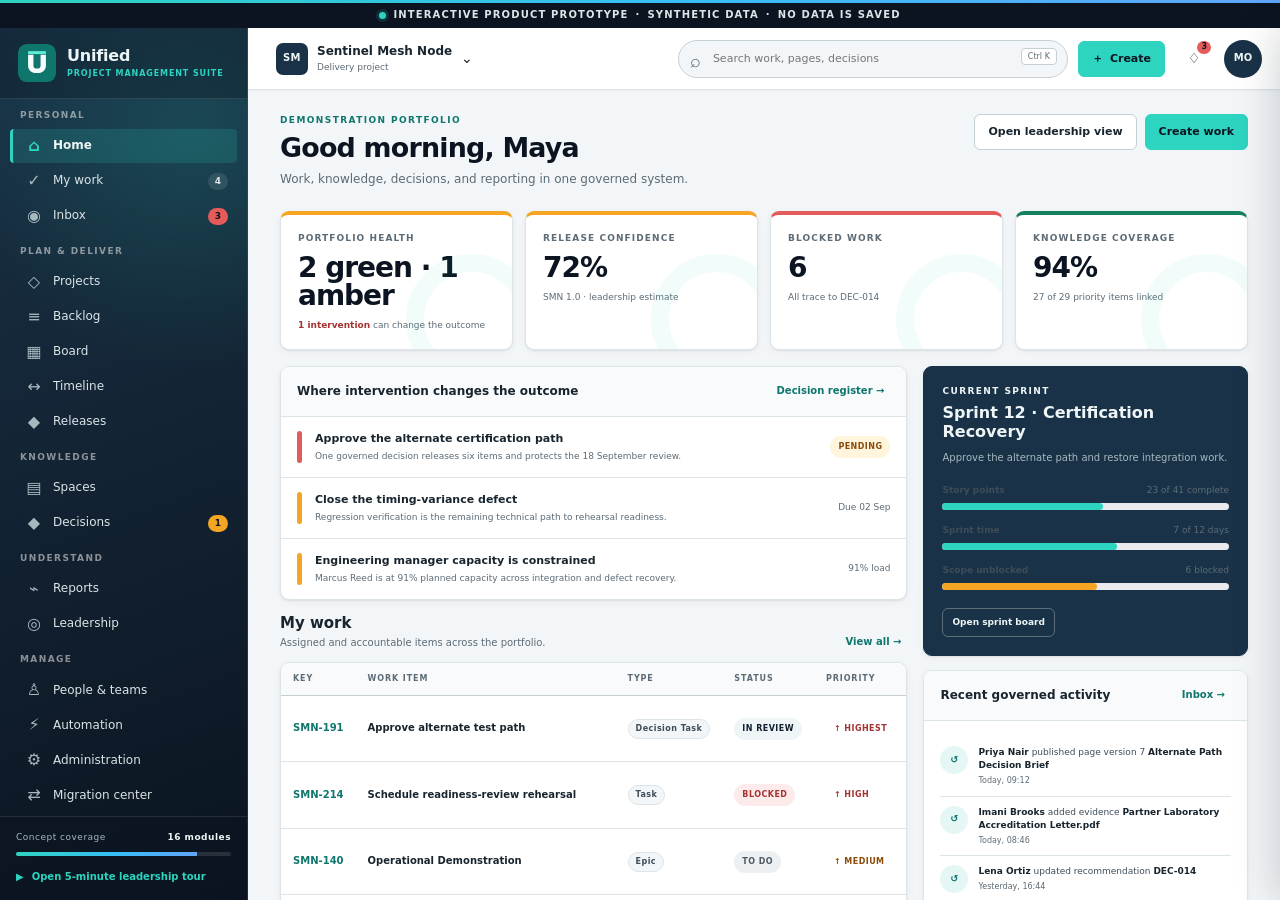
==== commit cca708e6: "Build neutral unified project management suite concept" ====
--- a/index.html
+++ b/index.html
@@ -3,1898 +3,116 @@
 <head>
   <meta charset="utf-8">
   <meta name="viewport" content="width=device-width, initial-scale=1">
-  <meta name="color-scheme" content="light">
-  <meta name="theme-color" content="#071321">
-  <meta http-equiv="Content-Security-Policy" content="default-src 'none'; style-src 'unsafe-inline'; script-src 'unsafe-inline'; img-src data:; font-src 'self' data:; connect-src 'none'; media-src 'none'; object-src 'none'; frame-src 'none'; worker-src 'none'; base-uri 'none'; form-action 'none'">
-  <title>Program Control | Senior Leadership Concept Demo</title>
-  <style>
-    @font-face {
-      font-family: "Inter";
-      src: url("[data-uri]") format("woff2");
-      font-style: normal;
-      font-weight: 100 900;
-      font-display: swap;
-    }
+  <meta http-equiv="Content-Security-Policy" content="default-src 'self'; style-src 'self' 'unsafe-inline'; script-src 'self'; img-src 'self' data:; font-src 'self' data:; connect-src 'none'; media-src 'none'; object-src 'none'; frame-src 'none'; worker-src 'none'; base-uri 'none'; form-action 'none'">
+  <meta name="theme-color" content="#0b1420">
+  <meta name="description" content="Unified Project Management Suite interactive concept prototype.">
+  <title>Unified Project Management Suite</title>
+  <link rel="icon" href="assets/brand/unified-suite-mark.svg" type="image/svg+xml">
+  <link rel="stylesheet" href="app.css">
+</head>
+<body>
+  <a class="skip-link" href="#appContent">Skip to main content</a>
+  <div class="prototype-banner" role="note">
+    <span class="prototype-dot" aria-hidden="true"></span>
+    Interactive product prototype <span aria-hidden="true">·</span> synthetic data <span aria-hidden="true">·</span> no data is saved
+  </div>
 
-    :root {
-      --navy: #071321;
-      --navy-2: #0c1c2f;
-      --navy-3: #112640;
-      --blue: #2f7de1;
-      --blue-dark: #195ca5;
-      --blue-bright: #75b4ff;
-      --sky: #e8f2ff;
-      --paper: #f4f6f9;
-      --card: #ffffff;
-      --ink: #132033;
-      --muted: #617088;
-      --line: #dce3ed;
-      --line-strong: #c7d2df;
-      --green: #16845c;
-      --green-soft: #dff4eb;
-      --amber: #b86b09;
-      --amber-soft: #fff0d3;
-      --red: #bb3f4c;
-      --red-soft: #fde8eb;
-      --shadow: 0 20px 50px rgba(18, 45, 76, .12);
-      --font-sans: Inter, "Segoe UI", Arial, sans-serif;
-      --font-mono: "SFMono-Regular", Consolas, "Liberation Mono", monospace;
-    }
-
-    * { box-sizing: border-box; }
-
-    html { height: 100%; scroll-behavior: smooth; }
-
-    body {
-      min-width: 320px;
-      min-height: 100%;
-      margin: 0;
-      color: var(--ink);
-      background: var(--navy);
-      font-family: var(--font-sans);
-      font-size: 15px;
-      line-height: 1.5;
-      -webkit-font-smoothing: antialiased;
-    }
-
-    button, a { font: inherit; }
-    button { color: inherit; }
-    a { color: inherit; }
-
-    button:focus-visible,
-    a:focus-visible,
-    [tabindex="-1"]:focus-visible {
-      outline: 3px solid #0b5eae;
-      outline-offset: 3px;
-      box-shadow: 0 0 0 2px #fff;
-    }
-
-    .skip-link {
-      position: fixed;
-      z-index: 1000;
-      top: 10px;
-      left: 12px;
-      transform: translateY(-160%);
-      border-radius: 7px;
-      padding: 10px 14px;
-      color: #fff;
-      background: var(--blue);
-      font-weight: 800;
-      text-decoration: none;
-    }
-
-    .skip-link:focus { transform: translateY(0); }
-
-    .sr-only {
-      position: absolute !important;
-      width: 1px !important;
-      height: 1px !important;
-      margin: -1px !important;
-      overflow: hidden !important;
-      clip: rect(0 0 0 0) !important;
-      white-space: nowrap !important;
-    }
-
-    .app-shell {
-      height: 100dvh;
-      min-height: 660px;
-      display: grid;
-      grid-template-rows: auto auto minmax(0, 1fr) auto;
-      overflow: hidden;
-      background: var(--paper);
-    }
-
-    .topbar {
-      min-height: 68px;
-      display: grid;
-      grid-template-columns: 1fr auto 1fr;
-      align-items: center;
-      gap: 20px;
-      padding: 9px clamp(18px, 3vw, 46px);
-      color: #f6f9fc;
-      background:
-        radial-gradient(circle at 72% -40%, rgba(47, 125, 225, .35), transparent 35%),
-        linear-gradient(135deg, #0d2138, var(--navy) 68%);
-      border-bottom: 1px solid rgba(148, 183, 222, .18);
-    }
-
-    .brand {
-      min-width: 0;
-      display: flex;
-      align-items: center;
-      gap: 12px;
-    }
-
-    .brand-mark {
-      width: 46px;
-      height: 46px;
-      flex: 0 0 auto;
-      display: grid;
-      place-items: center;
-      border: 1px solid rgba(255, 255, 255, .22);
-      border-radius: 11px;
-      background: #f5f8fc;
-      box-shadow: 0 5px 18px rgba(0, 0, 0, .25);
-    }
-
-    .brand-mark svg { width: 39px; height: 39px; display: block; }
-    .brand-copy { min-width: 0; }
-    .brand-copy strong,
-    .brand-copy span { display: block; }
-    .brand-copy strong { font-size: 16px; letter-spacing: -.02em; }
-    .brand-copy span {
-      overflow: hidden;
-      margin-top: 1px;
-      color: #94abc4;
-      font-size: 11px;
-      font-weight: 700;
-      letter-spacing: .08em;
-      text-overflow: ellipsis;
-      text-transform: uppercase;
-      white-space: nowrap;
-    }
-
-    .concept-label {
-      display: inline-flex;
-      align-items: center;
-      gap: 9px;
-      border: 1px solid rgba(117, 180, 255, .28);
-      border-radius: 999px;
-      padding: 7px 13px;
-      color: #d7e9fb;
-      background: rgba(255, 255, 255, .045);
-      font-size: 12px;
-      font-weight: 750;
-      white-space: nowrap;
-    }
-
-    .concept-label::before {
-      width: 8px;
-      height: 8px;
-      border-radius: 50%;
-      background: var(--blue-bright);
-      box-shadow: 0 0 0 4px rgba(117, 180, 255, .12);
-      content: "";
-    }
-
-    .top-actions {
-      display: flex;
-      justify-content: flex-end;
-      align-items: center;
-      gap: 10px;
-    }
-
-    .privacy-note {
-      color: #8ea5be;
-      font-size: 11px;
-      font-weight: 650;
-      white-space: nowrap;
-    }
-
-    .reset-button,
-    .secondary-button,
-    .primary-button,
-    .drill-button {
-      min-height: 42px;
-      display: inline-flex;
-      align-items: center;
-      justify-content: center;
-      gap: 8px;
-      border-radius: 7px;
-      padding: 8px 14px;
-      font-size: 13px;
-      font-weight: 800;
-      line-height: 1.2;
-      text-decoration: none;
-      cursor: pointer;
-    }
-
-    .reset-button {
-      border: 1px solid rgba(143, 188, 240, .28);
-      color: #d8e9fa;
-      background: rgba(255, 255, 255, .04);
-    }
-
-    .reset-button:hover { background: rgba(255, 255, 255, .09); }
-
-    .journey {
-      min-width: 0;
-      border-bottom: 1px solid var(--line);
-      background: #fff;
-      box-shadow: 0 5px 18px rgba(20, 45, 73, .05);
-    }
-
-    .journey ol {
-      max-width: 1500px;
-      display: grid;
-      grid-template-columns: repeat(6, minmax(0, 1fr));
-      gap: 0;
-      margin: 0 auto;
-      padding: 0 clamp(14px, 2.5vw, 36px);
-      list-style: none;
-    }
-
-    .journey button {
-      position: relative;
-      width: 100%;
-      min-height: 74px;
-      display: grid;
-      grid-template-columns: 30px minmax(0, 1fr);
-      gap: 9px;
-      align-items: center;
-      border: 0;
-      border-right: 1px solid #edf1f5;
-      padding: 10px 12px;
-      color: #6d7d90;
-      background: #fff;
-      text-align: left;
-      cursor: pointer;
-    }
-
-    .journey li:first-child button { border-left: 1px solid #edf1f5; }
-
-    .journey button::after {
-      position: absolute;
-      right: 0;
-      bottom: -1px;
-      left: 0;
-      height: 3px;
-      background: transparent;
-      content: "";
-    }
-
-    .journey button:hover { color: #294766; background: #f8fbff; }
-    .journey button[aria-selected="true"] { color: #173b62; background: #f3f8fe; }
-    .journey button[aria-selected="true"]::after { background: var(--blue); }
-
-    .step-number {
-      width: 29px;
-      height: 29px;
-      display: grid;
-      place-items: center;
-      border: 1px solid #cdd9e5;
-      border-radius: 50%;
-      color: #718196;
-      background: #fff;
-      font: 800 11px var(--font-mono);
-    }
-
-    .journey button[aria-selected="true"] .step-number {
-      border-color: var(--blue);
-      color: #fff;
-      background: var(--blue);
-      box-shadow: 0 0 0 5px rgba(47, 125, 225, .11);
-    }
-
-    .step-copy { min-width: 0; }
-    .step-copy strong,
-    .step-copy span { display: block; }
-    .step-copy strong {
-      overflow: hidden;
-      color: inherit;
-      font-size: 12px;
-      text-overflow: ellipsis;
-      white-space: nowrap;
-    }
-    .step-copy span {
-      overflow: hidden;
-      margin-top: 2px;
-      color: #99a5b3;
-      font-size: 10px;
-      text-overflow: ellipsis;
-      white-space: nowrap;
-    }
-
-    main {
-      min-height: 0;
-      overflow: auto;
-      background:
-        linear-gradient(rgba(214, 225, 237, .42) 1px, transparent 1px),
-        linear-gradient(90deg, rgba(214, 225, 237, .42) 1px, transparent 1px),
-        var(--paper);
-      background-size: 52px 52px;
-      scrollbar-color: #adbac9 transparent;
-    }
-
-    .panel {
-      min-height: 100%;
-      padding: clamp(17px, 2vw, 28px) clamp(18px, 3vw, 46px);
-      animation: panel-enter .28s ease both;
-    }
-
-    .panel[hidden] { display: none; }
-
-    .panel-inner {
-      width: min(100%, 1440px);
-      min-height: 100%;
-      display: flex;
-      flex-direction: column;
-      gap: clamp(14px, 2vh, 21px);
-      margin: 0 auto;
-    }
-
-    .scene-heading {
-      display: flex;
-      align-items: flex-end;
-      justify-content: space-between;
-      gap: 30px;
-    }
-
-    .scene-heading-copy { max-width: 850px; }
-    .eyebrow {
-      display: block;
-      margin-bottom: 5px;
-      color: var(--blue-dark);
-      font: 800 11px var(--font-mono);
-      letter-spacing: .09em;
-      text-transform: uppercase;
-    }
-
-    .scene-heading h1,
-    .scene-heading h2 {
-      margin: 0;
-      color: #122b46;
-      font-size: clamp(26px, 2.55vw, 39px);
-      line-height: 1.08;
-      letter-spacing: -.04em;
-    }
-
-    .scene-heading p {
-      max-width: 780px;
-      margin: 7px 0 0;
-      color: var(--muted);
-      font-size: clamp(13px, 1.15vw, 16px);
-    }
-
-    .scene-kicker {
-      flex: 0 0 auto;
-      border-left: 3px solid var(--blue);
-      padding: 4px 0 4px 13px;
-      color: #3f5f80;
-      font-size: 12px;
-    }
-
-    .scene-kicker strong,
-    .scene-kicker span { display: block; }
-    .scene-kicker strong { color: #174c83; }
-    .scene-kicker span { margin-top: 2px; }
-
-    .card {
-      border: 1px solid var(--line);
-      border-radius: 11px;
-      background: #fff;
-      box-shadow: 0 12px 35px rgba(24, 56, 92, .08);
-    }
-
-    .tag,
-    .status-pill {
-      width: fit-content;
-      display: inline-flex;
-      align-items: center;
-      gap: 6px;
-      border-radius: 999px;
-      padding: 5px 9px;
-      font-size: 10px;
-      font-weight: 850;
-      letter-spacing: .035em;
-      text-transform: uppercase;
-      white-space: nowrap;
-    }
-
-    .tag-blue { color: #185a9e; background: #e0efff; }
-    .tag-amber { color: #865109; background: var(--amber-soft); }
-    .tag-red { color: #a42c39; background: var(--red-soft); }
-    .tag-green { color: #126b4b; background: var(--green-soft); }
-    .tag-neutral { color: #52677e; background: #edf1f5; }
-
-    .status-dot::before {
-      width: 7px;
-      height: 7px;
-      border-radius: 50%;
-      background: currentColor;
-      content: "";
-    }
-
-    .primary-button,
-    .drill-button {
-      border: 1px solid var(--blue);
-      color: #fff;
-      background: var(--blue);
-      box-shadow: 0 7px 15px rgba(47, 125, 225, .2);
-    }
-
-    .primary-button:hover,
-    .drill-button:hover { background: #246fc7; }
-
-    .secondary-button {
-      border: 1px solid #c7d4e1;
-      color: #445e79;
-      background: #fff;
-    }
-
-    .secondary-button:hover { background: #f6f9fc; }
-
-    .icon-arrow { font-size: 17px; line-height: 1; }
-
-    /* Step 1 */
-    .friction-layout {
-      min-height: 0;
-      flex: 1;
-      display: grid;
-      grid-template-columns: minmax(245px, .62fr) minmax(620px, 1.38fr);
-      gap: clamp(20px, 3vw, 42px);
-      align-items: stretch;
-    }
-
-    .friction-summary {
-      display: flex;
-      flex-direction: column;
-      justify-content: center;
-      border-radius: 13px;
-      padding: clamp(23px, 3vw, 38px);
-      color: #fff;
-      background:
-        radial-gradient(circle at 88% 10%, rgba(72, 151, 239, .28), transparent 28%),
-        linear-gradient(145deg, #173a60, #091a2d 70%);
-      box-shadow: var(--shadow);
-    }
-
-    .friction-summary .tag { color: #b8d9fc; background: rgba(117, 180, 255, .12); }
-    .friction-summary h3 {
-      max-width: 430px;
-      margin: 23px 0 11px;
-      font-size: clamp(24px, 2.4vw, 37px);
-      line-height: 1.06;
-      letter-spacing: -.045em;
-    }
-    .friction-summary > p { margin: 0; color: #a9bdd3; font-size: 14px; }
-
-    .friction-metrics {
-      display: grid;
-      grid-template-columns: repeat(3, 1fr);
-      gap: 7px;
-      margin-top: 28px;
-    }
-    .friction-metrics div {
-      border-top: 1px solid rgba(147, 188, 232, .24);
-      padding-top: 12px;
-    }
-    .friction-metrics strong,
-    .friction-metrics span { display: block; }
-    .friction-metrics strong { color: #f0f7ff; font-size: 22px; }
-    .friction-metrics span { margin-top: 2px; color: #839db8; font-size: 10px; }
-
-    .friction-map {
-      position: relative;
-      min-width: 0;
-      display: grid;
-      grid-template-columns: repeat(3, minmax(0, 1fr));
-      gap: 11px;
-      align-content: center;
-      border: 1px solid #cfdce9;
-      border-radius: 13px;
-      padding: clamp(22px, 3vw, 40px) clamp(18px, 2vw, 30px) 82px;
-      background: rgba(255, 255, 255, .9);
-      box-shadow: var(--shadow);
-      overflow: hidden;
-    }
-
-    .tool-card {
-      position: relative;
-      z-index: 2;
-      min-width: 0;
-      min-height: 255px;
-      display: flex;
-      flex-direction: column;
-      border: 1px solid #d6e0ea;
-      border-radius: 10px;
-      padding: 17px;
-      background: #fff;
-      box-shadow: 0 10px 23px rgba(21, 54, 89, .08);
-    }
-
-    .tool-card:nth-child(2) { transform: translateY(-12px); }
-    .tool-card:nth-child(3) { transform: translateY(5px); }
-
-    .tool-head {
-      display: flex;
-      align-items: center;
-      justify-content: space-between;
-      gap: 8px;
-      border-bottom: 1px solid #e5ebf1;
-      padding-bottom: 12px;
-    }
-    .tool-name { display: flex; align-items: center; gap: 8px; font-weight: 850; }
-    .tool-icon {
-      width: 30px;
-      height: 30px;
-      display: grid;
-      place-items: center;
-      border-radius: 7px;
-      color: #fff;
-      background: var(--blue);
-      font: 850 11px var(--font-mono);
-    }
-    .tool-card:nth-child(2) .tool-icon { background: #1c75bc; }
-    .tool-card:nth-child(3) .tool-icon { background: #d16a2b; }
-    .tool-age { color: #8492a3; font: 700 9px var(--font-mono); text-transform: uppercase; }
-
-    .tool-record { margin-top: 14px; }
-    .tool-record > span { color: #6281a2; font: 800 10px var(--font-mono); }
-    .tool-record h4 { margin: 5px 0 8px; color: #283f59; font-size: 14px; line-height: 1.25; }
-    .tool-record p { margin: 0; color: #718197; font-size: 11px; line-height: 1.45; }
-    .tool-lines { display: grid; gap: 7px; margin-top: auto; padding-top: 17px; }
-    .tool-lines i { height: 6px; border-radius: 99px; background: #e5ebf1; }
-    .tool-lines i:nth-child(2) { width: 74%; background: #c6dcf3; }
-    .tool-lines i:nth-child(3) { width: 88%; }
-
-    .manual-reconcile {
-      position: absolute;
-      z-index: 3;
-      right: 30px;
-      bottom: 20px;
-      left: 30px;
-      display: grid;
-      grid-template-columns: 1fr auto 1fr;
-      gap: 12px;
-      align-items: center;
-    }
-    .manual-reconcile::before,
-    .manual-reconcile::after { height: 1px; background: repeating-linear-gradient(90deg, #a7b7c8 0 6px, transparent 6px 12px); content: ""; }
-    .manual-reconcile span {
-      border: 1px solid #e3c68d;
-      border-radius: 999px;
-      padding: 7px 12px;
-      color: #77551c;
-      background: #fff8ea;
-      font-size: 10px;
-      font-weight: 800;
-      text-align: center;
-      text-transform: uppercase;
-    }
-
-    /* Shared mock application chrome */
-    .workspace-preview {
-      min-height: 0;
-      flex: 1;
-      display: grid;
-      grid-template-columns: 180px minmax(0, 1fr);
-      overflow: hidden;
-      border: 1px solid rgba(145, 180, 219, .25);
-      border-radius: 13px;
-      background: #fff;
-      box-shadow: var(--shadow);
-    }
-
-    .mini-sidebar {
-      display: flex;
-      flex-direction: column;
-      padding: 15px 12px;
-      color: #9fb1c5;
-      background: linear-gradient(180deg, #0d2035, #081625);
-    }
-    .mini-sidebar-head {
-      display: flex;
-      align-items: center;
-      gap: 9px;
-      border-bottom: 1px solid rgba(145, 180, 219, .13);
-      padding: 0 5px 13px;
-      color: #eef5fc;
-      font-size: 12px;
-      font-weight: 850;
-    }
-    .mini-mark {
-      width: 26px;
-      height: 26px;
-      display: grid;
-      place-items: center;
-      border-radius: 6px;
-      color: #fff;
-      background: var(--blue);
-      font: 850 10px var(--font-mono);
-    }
-    .mini-project { margin: 14px 4px 8px; color: #6f89a5; font: 800 9px var(--font-mono); text-transform: uppercase; }
-    .mini-nav { display: grid; gap: 4px; }
-    .mini-nav span {
-      display: flex;
-      align-items: center;
-      gap: 9px;
-      border-radius: 6px;
-      padding: 8px 9px;
-      font-size: 11px;
-      font-weight: 700;
-    }
-    .mini-nav span::before {
-      width: 13px;
-      height: 13px;
-      border: 1px solid #58718b;
-      border-radius: 4px;
-      content: "";
-    }
-    .mini-nav .active { color: #f0f6fd; background: rgba(47, 125, 225, .2); }
-    .mini-nav .active::before { border-color: #75b4ff; background: #2f7de1; box-shadow: inset 0 0 0 3px #173b62; }
-    .mini-safety { margin-top: auto; border-top: 1px solid rgba(145, 180, 219, .13); padding: 13px 5px 0; color: #7188a0; font-size: 9px; line-height: 1.5; }
-
-    .workspace-main { min-width: 0; display: flex; flex-direction: column; background: #f5f7fa; }
-    .workspace-bar {
-      min-height: 49px;
-      display: flex;
-      align-items: center;
-      justify-content: space-between;
-      gap: 16px;
-      border-bottom: 1px solid #dce3ed;
-      padding: 8px 17px;
-      background: #fff;
-    }
-    .workspace-bar strong { color: #253d57; font-size: 12px; }
-    .workspace-bar span { color: #8190a2; font-size: 10px; }
-    .workspace-content { min-height: 0; flex: 1; padding: 15px 17px; overflow: hidden; }
-
-    /* Step 2 */
-    .leadership-head {
-      display: flex;
-      align-items: flex-start;
-      justify-content: space-between;
-      gap: 20px;
-    }
-    .leadership-head h3 { margin: 0; color: #223c58; font-size: 20px; letter-spacing: -.025em; }
-    .leadership-head p { margin: 3px 0 0; color: #77879a; font-size: 11px; }
-    .health-badge {
-      display: inline-flex;
-      align-items: center;
-      gap: 7px;
-      border-radius: 999px;
-      padding: 7px 11px;
-      font-size: 11px;
-      font-weight: 850;
-      text-transform: uppercase;
-    }
-    .health-badge::before { width: 8px; height: 8px; border-radius: 50%; background: currentColor; content: ""; }
-    body[data-decision="pending"] .health-badge { color: #865109; background: var(--amber-soft); }
-    body[data-decision="approved"] .health-badge { color: #865109; background: var(--amber-soft); }
-
-    .metric-grid {
-      display: grid;
-      grid-template-columns: repeat(4, minmax(0, 1fr));
-      gap: 8px;
-      margin-top: 13px;
-    }
-    .metric-card {
-      min-width: 0;
-      border: 1px solid #dde5ee;
-      border-radius: 8px;
-      padding: 11px 12px;
-      background: #fff;
-    }
-    .metric-card span,
-    .metric-card strong,
-    .metric-card small { display: block; }
-    .metric-card span { color: #718398; font-size: 9px; font-weight: 750; text-transform: uppercase; }
-    .metric-card strong { margin: 5px 0 1px; color: #204c79; font-size: 20px; line-height: 1; }
-    .metric-card small { color: #8a98a8; font-size: 9px; }
-
-    .leadership-lower {
-      min-height: 0;
-      display: grid;
-      grid-template-columns: minmax(0, 1.2fr) minmax(280px, .8fr);
-      gap: 9px;
-      margin-top: 9px;
-    }
-    .schedule-card,
-    .attention-card { border: 1px solid #dde5ee; border-radius: 8px; padding: 12px; background: #fff; }
-    .schedule-card header,
-    .attention-card header { display: flex; align-items: center; justify-content: space-between; gap: 10px; }
-    .schedule-card header strong,
-    .attention-card header strong { color: #334e6b; font-size: 11px; }
-    .schedule-card header span,
-    .attention-card header span { color: #8493a4; font-size: 9px; }
-    .schedule-axis { display: grid; grid-template-columns: repeat(4, 1fr); margin: 11px 0 4px; color: #8998a9; font-size: 8px; }
-    .schedule-axis span:not(:first-child) { text-align: right; }
-    .schedule-track {
-      position: relative;
-      height: 46px;
-      overflow: hidden;
-      border: 1px solid #e0e7ef;
-      border-radius: 6px;
-      background: repeating-linear-gradient(90deg, #f5f8fb 0, #f5f8fb calc(25% - 1px), #dde6ef calc(25% - 1px), #dde6ef 25%);
-    }
-    .schedule-bar {
-      position: absolute;
-      top: 12px;
-      left: 6%;
-      width: 78%;
-      height: 20px;
-      border-radius: 4px;
-      background: #c8dcf3;
-    }
-    .schedule-bar::before {
-      position: absolute;
-      top: 0;
-      bottom: 0;
-      left: 0;
-      width: 64%;
-      border-radius: 4px 0 0 4px;
-      background: var(--blue);
-      content: "";
-    }
-    .risk-exposure {
-      position: absolute;
-      top: 2px;
-      right: 2px;
-      width: 31%;
-      height: 16px;
-      border-radius: 3px;
-      background: repeating-linear-gradient(135deg, #eaa349 0 5px, #f5ca8a 5px 10px);
-      transition: width .45s ease, background .45s ease;
-    }
-    body[data-decision="approved"] .risk-exposure { width: 7%; background: #83c9ae; }
-    .milestone-pin { position: absolute; top: 3px; right: 8%; color: #7b4c0d; font: 850 9px var(--font-mono); }
-    .schedule-caption { display: flex; justify-content: space-between; gap: 10px; margin-top: 7px; color: #718196; font-size: 9px; }
-
-    .attention-card { border-left: 3px solid #d98a27; background: #fffaf1; }
-    body[data-decision="approved"] .attention-card { border-left-color: var(--green); background: #f4fbf8; }
-    .attention-card h4 { margin: 10px 0 5px; color: #4f3b19; font-size: 13px; }
-    body[data-decision="approved"] .attention-card h4 { color: #174e3b; }
-    .attention-card p { margin: 0 0 10px; color: #826c47; font-size: 10px; }
-    body[data-decision="approved"] .attention-card p { color: #547567; }
-    .attention-card .drill-button { min-height: 34px; padding: 6px 10px; font-size: 10px; }
-
-    /* Step 3 */
-    .record-shell {
-      min-height: 0;
-      flex: 1;
-      display: grid;
-      grid-template-columns: minmax(0, 1.45fr) minmax(300px, .55fr);
-      gap: 10px;
-    }
-    .record-main,
-    .record-side { min-width: 0; overflow: hidden; }
-    .record-main { display: flex; flex-direction: column; }
-    .record-header { border-bottom: 1px solid #e3e9ef; padding: 18px 20px 14px; }
-    .record-breadcrumb { color: #6684a4; font: 750 10px var(--font-mono); }
-    .record-title-row { display: flex; align-items: flex-start; justify-content: space-between; gap: 20px; margin-top: 8px; }
-    .record-title-row h3 { margin: 0; color: #213b57; font-size: 21px; line-height: 1.15; }
-    .record-title-row p { margin: 5px 0 0; color: #738398; font-size: 11px; }
-    .record-status { flex: 0 0 auto; }
-    body[data-decision="pending"] .record-status { color: #9c3540; background: var(--red-soft); }
-    body[data-decision="approved"] .record-status { color: #126b4b; background: var(--green-soft); }
-
-    .record-body { min-height: 0; flex: 1; display: grid; grid-template-columns: minmax(0, 1fr) 230px; gap: 18px; padding: 16px 20px; }
-    .record-description h4,
-    .field-stack h4,
-    .dependency-card h4,
-    .evidence-card h4 { margin: 0 0 7px; color: #39536f; font-size: 11px; text-transform: uppercase; letter-spacing: .04em; }
-    .record-description p { margin: 0; color: #66788d; font-size: 11px; line-height: 1.6; }
-    .record-description .recommendation-link {
-      display: flex;
-      align-items: center;
-      justify-content: space-between;
-      gap: 12px;
-      margin-top: 14px;
-      border: 1px solid #cce0f5;
-      border-radius: 8px;
-      padding: 11px 12px;
-      background: #f2f8ff;
-    }
-    .recommendation-link span strong,
-    .recommendation-link span small { display: block; }
-    .recommendation-link span strong { color: #215e9e; font-size: 11px; }
-    .recommendation-link span small { margin-top: 2px; color: #6f87a0; font-size: 9px; }
-    .recommendation-link button { min-height: 32px; padding: 5px 9px; font-size: 9px; }
-
-    .field-stack { display: grid; align-content: start; }
-    .field-row { display: grid; grid-template-columns: 1fr 1fr; gap: 7px; border-top: 1px solid #e8edf2; padding: 7px 0; }
-    .field-row:first-of-type { border-top: 0; }
-    .field-row span,
-    .field-row strong { display: block; font-size: 9px; }
-    .field-row span { color: #8996a6; }
-    .field-row strong { color: #40566f; text-align: right; }
-
-    .record-side { display: grid; grid-template-rows: 1fr auto; gap: 10px; }
-    .dependency-card,
-    .evidence-card { padding: 15px; }
-    .dependency-list { display: grid; gap: 5px; margin: 0; padding: 0; list-style: none; }
-    .dependency-list li {
-      display: grid;
-      grid-template-columns: 18px minmax(0, 1fr) auto;
-      gap: 7px;
-      align-items: center;
-      border: 1px solid #e3e9ef;
-      border-radius: 6px;
-      padding: 6px 7px;
-      color: #52677e;
-      background: #fafcfe;
-      font-size: 9px;
-    }
-    .dependency-list li::before {
-      width: 17px;
-      height: 17px;
-      display: grid;
-      place-items: center;
-      border-radius: 5px;
-      color: #a23d47;
-      background: #f9dfe3;
-      font: 850 9px var(--font-mono);
-      content: "!";
-    }
-    body[data-decision="approved"] .dependency-list li::before { color: #fff; background: var(--green); content: "✓"; }
-    .dependency-list small { color: #a24c54; font-size: 8px; font-weight: 750; }
-    body[data-decision="approved"] .dependency-list small { color: var(--green); }
-
-    .evidence-list { display: grid; gap: 7px; }
-    .evidence-item { display: flex; align-items: center; justify-content: space-between; gap: 9px; color: #45617e; font-size: 9px; }
-    .evidence-item span { overflow: hidden; text-overflow: ellipsis; white-space: nowrap; }
-    .evidence-item b { flex: 0 0 auto; color: #2571be; font: 750 8px var(--font-mono); }
-
-    /* Step 4 */
-    .document-shell {
-      min-height: 0;
-      flex: 1;
-      display: grid;
-      grid-template-columns: 165px minmax(480px, 1fr) 245px;
-      overflow: hidden;
-      border: 1px solid #cfdae6;
-      border-radius: 13px;
-      background: #fff;
-      box-shadow: var(--shadow);
-    }
-    .page-tree { padding: 16px 11px; color: #8395a8; background: #f1f5f9; border-right: 1px solid #dce4ed; }
-    .page-tree strong { display: block; margin: 0 6px 10px; color: #475f78; font-size: 10px; text-transform: uppercase; }
-    .page-tree span { display: block; border-radius: 6px; padding: 7px 8px; font-size: 9px; }
-    .page-tree .tree-parent { color: #395975; font-weight: 800; }
-    .page-tree .tree-child { padding-left: 18px; }
-    .page-tree .tree-active { color: #165997; background: #dceeff; font-weight: 800; }
-    .page-document { min-width: 0; overflow: auto; padding: 18px 24px 22px; }
-    .doc-breadcrumb { color: #7088a0; font: 750 9px var(--font-mono); }
-    .doc-header { display: flex; align-items: flex-start; justify-content: space-between; gap: 18px; margin-top: 8px; }
-    .doc-header h3 { margin: 0; color: #1e3855; font-size: 20px; line-height: 1.17; }
-    .doc-meta { margin: 4px 0 0; color: #8290a0; font-size: 9px; }
-    .doc-section { margin-top: 13px; }
-    .doc-section h4 { margin: 0 0 5px; color: #37516c; font-size: 10px; text-transform: uppercase; letter-spacing: .05em; }
-    .doc-section p { margin: 0; color: #5d7187; font-size: 10px; line-height: 1.55; }
-    .option-table { width: 100%; border-collapse: collapse; margin-top: 6px; font-size: 9px; }
-    .option-table th,
-    .option-table td { border-bottom: 1px solid #e2e8ef; padding: 6px 7px; text-align: left; vertical-align: top; }
-    .option-table th { color: #718196; background: #f6f8fb; font-weight: 800; }
-    .option-table td { color: #52677e; }
-    .option-table tr.recommended td { color: #204f7f; background: #eef6ff; }
-    .recommendation-callout { border-left: 3px solid var(--blue); border-radius: 5px; padding: 9px 11px; background: #f0f7ff; }
-    .recommendation-callout strong { display: block; color: #1f5d9e; font-size: 10px; }
-    .recommendation-callout span { display: block; margin-top: 3px; color: #607b97; font-size: 9px; }
-
-    .doc-activity { min-width: 0; overflow: auto; border-left: 1px solid #dce4ed; padding: 16px 14px; background: #fbfcfe; }
-    .doc-activity > h4 { margin: 0 0 9px; color: #405b76; font-size: 10px; text-transform: uppercase; }
-    .comment { display: grid; grid-template-columns: 25px minmax(0, 1fr); gap: 8px; border-top: 1px solid #e3e8ee; padding: 9px 0; }
-    .comment:first-of-type { border-top: 0; padding-top: 0; }
-    .avatar { width: 25px; height: 25px; display: grid; place-items: center; border-radius: 50%; color: #fff; background: #356fae; font: 850 8px var(--font-mono); }
-    .comment:nth-of-type(3) .avatar { background: #8a65a8; }
-    .comment b,
-    .comment small,
-    .comment p { display: block; }
-    .comment b { color: #415970; font-size: 9px; }
-    .comment small { color: #94a0ae; font-size: 8px; }
-    .comment p { margin: 3px 0 0; color: #68798b; font-size: 9px; line-height: 1.4; }
-    .activity-section { margin-top: 12px; border-top: 1px solid #dfe6ed; padding-top: 11px; }
-    .activity-section h5 { margin: 0 0 7px; color: #708095; font-size: 9px; text-transform: uppercase; }
-    .attachment,
-    .version-item { display: flex; justify-content: space-between; gap: 8px; padding: 4px 0; color: #57718b; font-size: 8px; }
-    .attachment b,
-    .version-item b { color: #286aaa; }
-    .doc-action { margin-top: 12px; }
-    .doc-action .primary-button { min-height: 35px; padding: 6px 10px; font-size: 9px; }
-
-    /* Step 5 */
-    .decision-layout {
-      min-height: 0;
-      flex: 1;
-      display: grid;
-      grid-template-columns: minmax(340px, .72fr) minmax(520px, 1.28fr);
-      gap: 12px;
-    }
-    .decision-card { display: flex; flex-direction: column; overflow: hidden; }
-    .decision-card-header { padding: 19px 21px 15px; color: #fff; background: linear-gradient(140deg, #173d66, #0a1b2e); }
-    .decision-card-header span { color: #8fc4ff; font: 800 9px var(--font-mono); text-transform: uppercase; }
-    .decision-card-header h3 { margin: 6px 0 5px; font-size: 21px; line-height: 1.15; }
-    .decision-card-header p { margin: 0; color: #acc0d5; font-size: 10px; }
-    .decision-card-body { flex: 1; display: flex; flex-direction: column; padding: 17px 21px; }
-    .decision-rule { display: grid; grid-template-columns: 82px 1fr; gap: 12px; border-top: 1px solid #e4e9ef; padding: 9px 0; }
-    .decision-rule:first-child { border-top: 0; }
-    .decision-rule span { color: #8795a5; font-size: 9px; }
-    .decision-rule strong { color: #40566e; font-size: 10px; }
-    .decision-assurance { margin: 11px 0 13px; border: 1px solid #d2e3f5; border-radius: 7px; padding: 9px 10px; color: #56718d; background: #f2f8ff; font-size: 9px; }
-    .decision-card-body .primary-button { width: 100%; margin-top: auto; }
-    .primary-button:disabled { border-color: #91a5ba; background: #91a5ba; box-shadow: none; cursor: default; }
-
-    .impact-card { min-width: 0; display: flex; flex-direction: column; padding: 18px 20px; }
-    .impact-head { display: flex; justify-content: space-between; align-items: center; gap: 15px; }
-    .impact-head h3 { margin: 0; color: #28445f; font-size: 16px; }
-    .impact-head p { margin: 2px 0 0; color: #8290a0; font-size: 9px; }
-    .impact-grid { display: grid; grid-template-columns: repeat(2, minmax(0, 1fr)); gap: 7px; margin-top: 12px; }
-    .impact-row {
-      min-width: 0;
-      display: grid;
-      grid-template-columns: 31px minmax(0, 1fr) auto;
-      gap: 9px;
-      align-items: center;
-      border: 1px solid #e0e7ee;
-      border-radius: 7px;
-      padding: 9px;
-      background: #fafcfe;
-      transition: border-color .25s ease, background .25s ease, transform .25s ease;
-    }
-    body[data-decision="approved"] .impact-row { border-color: #cbe6da; background: #f2faf6; }
-    .impact-icon { width: 31px; height: 31px; display: grid; place-items: center; border-radius: 7px; color: #286aaa; background: #e2effc; font: 850 9px var(--font-mono); }
-    body[data-decision="approved"] .impact-icon { color: #fff; background: var(--green); }
-    .impact-copy { min-width: 0; }
-    .impact-copy strong,
-    .impact-copy span { display: block; }
-    .impact-copy strong { overflow: hidden; color: #405970; font-size: 9px; text-overflow: ellipsis; white-space: nowrap; }
-    .impact-copy span { margin-top: 2px; color: #8794a3; font-size: 8px; }
-    .impact-value { color: #aa4750; font: 850 9px var(--font-mono); text-align: right; }
-    body[data-decision="approved"] .impact-value { color: var(--green); }
-
-    .audit-preview { margin-top: 9px; border: 1px solid #dde5ed; border-radius: 8px; overflow: hidden; }
-    .audit-preview header { display: flex; justify-content: space-between; gap: 10px; padding: 7px 10px; color: #63778d; background: #f0f4f8; font-size: 8px; font-weight: 800; text-transform: uppercase; }
-    .audit-event { display: grid; grid-template-columns: 10px 1fr auto; gap: 8px; align-items: center; padding: 8px 10px; color: #61758a; background: #fff; font-size: 8px; }
-    .audit-event::before { width: 7px; height: 7px; border-radius: 50%; background: #8195aa; content: ""; }
-    .audit-event.new { color: #275d49; background: #f3faf7; }
-    .audit-event.new::before { background: var(--green); box-shadow: 0 0 0 4px rgba(22, 132, 92, .11); }
-    .audit-event time { color: #8a98a7; font: 700 8px var(--font-mono); }
-    .approval-result { margin-top: 9px; border-left: 3px solid var(--green); border-radius: 6px; padding: 9px 11px; color: #285e4a; background: #e9f7f0; font-size: 9px; }
-    .approval-result strong { display: block; }
-    .approval-result span { display: block; margin-top: 2px; color: #5d7c70; }
-
-    /* Step 6 */
-    .readout-layout {
-      min-height: 0;
-      flex: 1;
-      display: grid;
-      grid-template-columns: minmax(590px, 1.45fr) minmax(320px, .55fr);
-      gap: 12px;
-    }
-    .readout-page { min-width: 0; display: flex; flex-direction: column; overflow: hidden; }
-    .readout-header { display: flex; align-items: flex-start; justify-content: space-between; gap: 20px; padding: 16px 19px; color: #fff; background: linear-gradient(135deg, #173c63, #091a2c); }
-    .readout-header span { color: #8fc1f7; font: 800 9px var(--font-mono); text-transform: uppercase; }
-    .readout-header h3 { margin: 4px 0 0; font-size: 20px; }
-    .readout-header small { display: block; margin-top: 4px; color: #9cb2c9; font-size: 9px; }
-    .readout-health { min-width: 105px; border-radius: 8px; padding: 8px 11px; text-align: right; }
-    .readout-health strong,
-    .readout-health small { display: block; }
-    .readout-health strong { font-size: 17px; }
-    .readout-health small { margin-top: 0; font-size: 8px; text-transform: uppercase; }
-    body[data-decision="pending"] .readout-health { color: #ffd89c; background: rgba(216, 138, 39, .15); }
-    body[data-decision="approved"] .readout-health { color: #ffd89c; background: rgba(216, 138, 39, .15); }
-
-    .readout-body { min-height: 0; flex: 1; display: grid; grid-template-columns: minmax(0, 1.35fr) minmax(220px, .65fr); gap: 13px; padding: 14px 17px; }
-    .executive-summary { border-left: 3px solid #d98a27; border-radius: 5px; padding: 10px 12px; background: #fff8eb; }
-    body[data-decision="approved"] .executive-summary { border-left-color: var(--green); background: #eef9f4; }
-    .executive-summary strong { display: block; color: #5b4218; font-size: 11px; }
-    body[data-decision="approved"] .executive-summary strong { color: #1d5d46; }
-    .executive-summary p { margin: 4px 0 0; color: #796746; font-size: 9px; line-height: 1.5; }
-    body[data-decision="approved"] .executive-summary p { color: #567669; }
-    .readout-metrics { display: grid; grid-template-columns: repeat(3, 1fr); gap: 6px; margin-top: 9px; }
-    .readout-metric { border: 1px solid #e0e6ed; border-radius: 7px; padding: 9px; background: #fafcfe; }
-    .readout-metric span,
-    .readout-metric strong,
-    .readout-metric small { display: block; }
-    .readout-metric span { color: #7b8999; font-size: 8px; text-transform: uppercase; }
-    .readout-metric strong { margin: 4px 0 1px; color: #245a91; font-size: 17px; }
-    .readout-metric small { color: #909ba8; font-size: 8px; }
-    .briefing-list { display: grid; gap: 6px; margin-top: 9px; }
-    .briefing-item { display: grid; grid-template-columns: 82px 1fr; gap: 9px; border-top: 1px solid #e3e9ef; padding-top: 6px; }
-    .briefing-item span { color: #7d8b9c; font-size: 8px; font-weight: 800; text-transform: uppercase; }
-    .briefing-item p { margin: 0; color: #52687f; font-size: 9px; line-height: 1.4; }
-
-    .decision-trace { display: flex; flex-direction: column; border: 1px solid #dce4ec; border-radius: 8px; padding: 12px; background: #f8fafc; }
-    .decision-trace h4 { margin: 0; color: #405970; font-size: 10px; text-transform: uppercase; }
-    .trace-state { margin-top: 10px; border-radius: 7px; padding: 10px; }
-    body[data-decision="pending"] .trace-state { color: #7c5518; background: #fff1d8; }
-    body[data-decision="approved"] .trace-state { color: #175d43; background: #e1f3eb; }
-    .trace-state strong,
-    .trace-state span { display: block; }
-    .trace-state strong { font-size: 10px; }
-    .trace-state span { margin-top: 3px; font-size: 8px; }
-    .trace-link { display: grid; grid-template-columns: 20px 1fr; gap: 7px; align-items: center; margin-top: 8px; color: #526a82; font-size: 8px; }
-    .trace-link i { width: 20px; height: 20px; display: grid; place-items: center; border-radius: 5px; color: #2567a9; background: #dcecff; font: 850 8px var(--font-mono); font-style: normal; }
-    .trace-footer { margin-top: auto; border-top: 1px solid #dde4ec; padding-top: 9px; color: #8794a3; font-size: 8px; line-height: 1.45; }
-
-    .discussion-panel { min-width: 0; display: flex; flex-direction: column; padding: 18px; color: #fff; background: radial-gradient(circle at 100% 0, rgba(47, 125, 225, .3), transparent 35%), linear-gradient(145deg, #173a60, #091a2d); }
-    .discussion-panel .eyebrow { color: #80bbfb; }
-    .discussion-panel h3 { margin: 4px 0 6px; font-size: 22px; line-height: 1.12; }
-    .discussion-panel > p { margin: 0; color: #a9bdd1; font-size: 10px; }
-    .question-list { display: grid; gap: 7px; margin: 14px 0 0; padding: 0; list-style: none; counter-reset: questions; }
-    .question-list li { display: grid; grid-template-columns: 27px 1fr; gap: 9px; align-items: start; border: 1px solid rgba(143, 188, 240, .16); border-radius: 8px; padding: 10px; color: #dce8f4; background: rgba(255, 255, 255, .035); font-size: 10px; counter-increment: questions; }
-    .question-list li::before { width: 27px; height: 27px; display: grid; place-items: center; border-radius: 6px; color: #a9d2ff; background: rgba(47, 125, 225, .2); font: 850 9px var(--font-mono); content: "0" counter(questions); }
-    .pending-readout-note { margin-top: 11px; border-left: 3px solid #e1a149; border-radius: 5px; padding: 9px 10px; color: #e5ca9d; background: rgba(221, 140, 38, .1); font-size: 9px; }
-    .pending-readout-note button { margin-top: 7px; min-height: 31px; padding: 5px 9px; font-size: 9px; }
-    .restart-button { width: 100%; margin-top: auto; border-color: rgba(143, 188, 240, .32); color: #dceafa; background: rgba(255, 255, 255, .05); }
-
-    [data-visible="approved"][hidden],
-    [data-visible="pending"][hidden] { display: none !important; }
-
-    .demo-footer {
-      min-height: 62px;
-      display: grid;
-      grid-template-columns: minmax(130px, .35fr) 1fr minmax(180px, .35fr);
-      gap: 18px;
-      align-items: center;
-      border-top: 1px solid #d2dbe5;
-      padding: 8px clamp(18px, 3vw, 46px);
-      background: #fff;
-      box-shadow: 0 -7px 24px rgba(23, 48, 77, .06);
-    }
-    .demo-footer .secondary-button,
-    .demo-footer .primary-button { min-height: 42px; }
-    .footer-center { min-width: 0; text-align: center; }
-    .footer-center strong,
-    .footer-center span { display: block; }
-    .footer-center strong { color: #334d68; font-size: 11px; }
-    .footer-center span { margin-top: 2px; color: #8b98a7; font: 700 9px var(--font-mono); }
-    .footer-progress { width: min(100%, 390px); height: 4px; margin: 6px auto 0; border-radius: 99px; background: #e5ebf1; overflow: hidden; }
-    .footer-progress i { display: block; width: 16.666%; height: 100%; background: var(--blue); transition: width .25s ease; }
-    .demo-footer button:disabled { opacity: .42; cursor: default; }
-
-    @keyframes panel-enter {
-      from { opacity: 0; transform: translateY(5px); }
-      to { opacity: 1; transform: none; }
-    }
-
-    @media (max-width: 1180px) {
-      .privacy-note { display: none; }
-      .journey button { grid-template-columns: 27px minmax(0, 1fr); gap: 6px; padding-inline: 8px; }
-      .step-copy span { display: none; }
-      .friction-layout { grid-template-columns: minmax(235px, .55fr) minmax(550px, 1.45fr); }
-      .tool-card { padding: 13px; }
-      .document-shell { grid-template-columns: 135px minmax(440px, 1fr) 215px; }
-      .readout-layout { grid-template-columns: minmax(540px, 1.35fr) minmax(285px, .65fr); }
-    }
-
-    @media (max-width: 960px) {
-      .app-shell { min-height: 720px; }
-      .topbar { grid-template-columns: 1fr auto; }
-      .concept-label { display: none; }
-      .journey ol { overflow-x: auto; grid-template-columns: repeat(6, minmax(140px, 1fr)); padding-inline: 0; }
-      .panel { min-width: 900px; }
-      main { overflow: auto; }
-    }
-
-    @media (max-height: 820px) and (min-width: 961px) {
-      .topbar { min-height: 61px; padding-block: 6px; }
-      .brand-mark { width: 42px; height: 42px; }
-      .brand-mark svg { width: 35px; height: 35px; }
-      .journey button { min-height: 64px; }
-      .panel { padding-top: 14px; padding-bottom: 14px; }
-      .panel-inner { gap: 12px; }
-      .scene-heading h1,
-      .scene-heading h2 { font-size: clamp(25px, 2.3vw, 34px); }
-      .scene-heading p { margin-top: 4px; }
-      .demo-footer { min-height: 56px; padding-block: 6px; }
-      .friction-summary { padding-block: 24px; }
-      .tool-card { min-height: 225px; }
-      .workspace-content { padding-block: 12px; }
-      .metric-grid { margin-top: 10px; }
-      .metric-card { padding-block: 9px; }
-      .metric-card strong { font-size: 18px; }
-      .record-header { padding-top: 14px; padding-bottom: 11px; }
-      .record-body { padding-top: 12px; padding-bottom: 12px; }
-      .decision-card-header { padding-top: 15px; padding-bottom: 12px; }
-      .decision-card-body { padding-top: 12px; padding-bottom: 12px; }
-      .impact-card { padding-top: 14px; padding-bottom: 14px; }
-      .readout-header { padding-block: 12px; }
-      .readout-body { padding-block: 11px; }
-      .discussion-panel { padding-block: 14px; }
-    }
-
-    @media (prefers-reduced-motion: reduce) {
-      html { scroll-behavior: auto; }
-      *, *::before, *::after {
-        scroll-behavior: auto !important;
-        animation-duration: .001ms !important;
-        animation-iteration-count: 1 !important;
-        transition-duration: .001ms !important;
-      }
-    }
-
-    @media print {
-      .topbar, .journey, .demo-footer, .skip-link { display: none !important; }
-      .app-shell { height: auto; min-height: 0; display: block; overflow: visible; }
-      main { overflow: visible; }
-      .panel { min-height: 100vh; break-after: page; }
-      .panel[hidden] { display: block; }
-    }
-  </style>
-</head>
-<body data-decision="pending" data-current-step="1">
-  <a class="skip-link" href="#demo-main">Skip to current demo scene</a>
-
-  <div class="app-shell" id="demoRoot" data-current-step="1">
-    <header class="topbar">
-      <div class="brand" aria-label="Program Control">
-        <span class="brand-mark" aria-hidden="true">
-          <svg viewBox="0 0 100 100" role="img">
-            <defs>
-              <linearGradient id="pc-blue" x1="0" y1="0" x2="1" y2="1">
-                <stop offset="0" stop-color="#1672df"/>
-                <stop offset="1" stop-color="#55a6f3"/>
-              </linearGradient>
-              <linearGradient id="pc-navy" x1="0" y1="0" x2="1" y2="1">
-                <stop offset="0" stop-color="#12395f"/>
-                <stop offset="1" stop-color="#06182b"/>
-              </linearGradient>
-            </defs>
-            <path d="M50 5a45 45 0 0 1 44.2 37H70.5A23 23 0 0 0 50 28V5Z" fill="url(#pc-blue)"/>
-            <path d="M94.2 59A45 45 0 0 1 50 95V72a23 23 0 0 0 20.5-13h23.7Z" fill="url(#pc-blue)" opacity=".78"/>
-            <path d="M6 20h43c24 0 39 12.7 39 34S73 88 49 88H29v7H6V20Zm23 21v26h19c10.5 0 17-4.8 17-13s-6.5-13-17-13H29Z" fill="url(#pc-navy)" stroke="#fff" stroke-width="4" stroke-linejoin="round"/>
-          </svg>
-        </span>
-        <span class="brand-copy">
-          <strong>Program Control</strong>
-          <span>Senior leadership concept</span>
-        </span>
+  <div class="app-shell" id="appShell">
+    <aside class="sidebar" id="sidebar" aria-label="Primary navigation">
+      <div class="brand-lockup">
+        <img src="assets/brand/unified-suite-mark.svg" alt="" class="suite-mark" aria-hidden="true">
+        <div class="suite-brand-copy">
+          <strong>Unified</strong>
+          <span>Project Management Suite</span>
+        </div>
       </div>
 
-      <div class="concept-label">Concept demo &middot; synthetic data</div>
+      <nav class="primary-nav" aria-label="Suite navigation">
+        <div class="nav-group">
+          <div class="nav-label">Personal</div>
+          <button class="nav-item active" type="button" data-view="home"><span class="nav-glyph" aria-hidden="true">⌂</span><span>Home</span></button>
+          <button class="nav-item" type="button" data-view="my-work"><span class="nav-glyph" aria-hidden="true">✓</span><span>My work</span><span class="nav-count" id="myWorkCount">7</span></button>
+          <button class="nav-item" type="button" data-view="inbox"><span class="nav-glyph" aria-hidden="true">◉</span><span>Inbox</span><span class="nav-count alert" id="inboxCount">3</span></button>
+        </div>
 
-      <div class="top-actions">
-        <span class="privacy-note">Offline &middot; nothing saved or transmitted</span>
-        <button class="reset-button" id="resetButton" type="button" aria-label="Reset the concept demo to step 1">
-          <span aria-hidden="true">↺</span> Reset demo
+        <div class="nav-group">
+          <div class="nav-label">Plan & deliver</div>
+          <button class="nav-item" type="button" data-view="projects"><span class="nav-glyph" aria-hidden="true">◇</span><span>Projects</span></button>
+          <button class="nav-item" type="button" data-view="backlog"><span class="nav-glyph" aria-hidden="true">≡</span><span>Backlog</span></button>
+          <button class="nav-item" type="button" data-view="board"><span class="nav-glyph" aria-hidden="true">▦</span><span>Board</span></button>
+          <button class="nav-item" type="button" data-view="timeline"><span class="nav-glyph" aria-hidden="true">↔</span><span>Timeline</span></button>
+          <button class="nav-item" type="button" data-view="releases"><span class="nav-glyph" aria-hidden="true">◆</span><span>Releases</span></button>
+        </div>
+
+        <div class="nav-group">
+          <div class="nav-label">Knowledge</div>
+          <button class="nav-item" type="button" data-view="spaces"><span class="nav-glyph" aria-hidden="true">▤</span><span>Spaces</span></button>
+          <button class="nav-item" type="button" data-view="decisions"><span class="nav-glyph" aria-hidden="true">◆</span><span>Decisions</span><span class="nav-count warning" id="decisionCount">1</span></button>
+        </div>
+
+        <div class="nav-group">
+          <div class="nav-label">Understand</div>
+          <button class="nav-item" type="button" data-view="reports"><span class="nav-glyph" aria-hidden="true">⌁</span><span>Reports</span></button>
+          <button class="nav-item" type="button" data-view="leadership"><span class="nav-glyph" aria-hidden="true">◎</span><span>Leadership</span></button>
+        </div>
+
+        <div class="nav-group nav-group-manage">
+          <div class="nav-label">Manage</div>
+          <button class="nav-item" type="button" data-view="people"><span class="nav-glyph" aria-hidden="true">♙</span><span>People & teams</span></button>
+          <button class="nav-item" type="button" data-view="automation"><span class="nav-glyph" aria-hidden="true">⚡</span><span>Automation</span></button>
+          <button class="nav-item" type="button" data-view="admin"><span class="nav-glyph" aria-hidden="true">⚙</span><span>Administration</span></button>
+          <button class="nav-item" type="button" data-view="migration"><span class="nav-glyph" aria-hidden="true">⇄</span><span>Migration center</span></button>
+        </div>
+      </nav>
+
+      <div class="sidebar-footer">
+        <div class="capacity-meter" aria-label="Prototype capability coverage">
+          <div class="capacity-label"><span>Concept coverage</span><strong>16 modules</strong></div>
+          <div class="capacity-track"><span style="width: 84%"></span></div>
+        </div>
+        <a class="tour-link" href="leadership-demo.html"><span aria-hidden="true">▶</span> Open 5-minute leadership tour</a>
+      </div>
+    </aside>
+
+    <button class="sidebar-scrim" id="sidebarScrim" type="button" aria-label="Close navigation" hidden></button>
+
+    <section class="workspace">
+      <header class="topbar">
+        <button class="icon-button menu-button" id="menuButton" type="button" aria-label="Open navigation" aria-expanded="false"><span aria-hidden="true">☰</span></button>
+        <button class="project-switcher" type="button" data-action="open-projects" aria-label="Current project: Sentinel Mesh Node">
+          <span class="project-avatar">SM</span>
+          <span class="project-switcher-copy"><span>Sentinel Mesh Node</span><small>Delivery project</small></span>
+          <span aria-hidden="true">⌄</span>
         </button>
-      </div>
-    </header>
+        <div class="topbar-spacer"></div>
+        <div class="global-search-wrap">
+          <span class="search-icon" aria-hidden="true">⌕</span>
+          <input id="globalSearch" class="global-search" type="search" placeholder="Search work, pages, decisions" autocomplete="off" aria-label="Search across the suite" aria-controls="searchResults">
+          <kbd>Ctrl K</kbd>
+          <div class="search-results" id="searchResults" role="dialog" aria-label="Search results" hidden></div>
+        </div>
+        <button class="button primary create-button" id="createButton" type="button"><span aria-hidden="true">＋</span> Create</button>
+        <button class="icon-button notification-button" id="notificationButton" type="button" aria-label="Open notifications"><span aria-hidden="true">♢</span><span class="notification-pip" id="notificationPip">3</span></button>
+        <button class="profile-button" id="profileButton" type="button" aria-label="Open user menu" aria-expanded="false"><span>MO</span></button>
+        <div class="profile-menu" id="profileMenu" hidden>
+          <div class="profile-menu-head"><strong>Maya Okafor</strong><span>Program Director · Demo user</span></div>
+          <button type="button" data-view="my-work">View my work</button>
+          <a href="downloads/unified-project-management-suite-leadership-brief.pptx" download>Download leadership deck</a>
+          <a href="downloads/unified-project-management-suite-leadership-brief.pdf" download>Download leadership PDF</a>
+          <button type="button" data-action="reset-demo">Reset synthetic demo</button>
+        </div>
+      </header>
 
-    <nav class="journey" aria-label="Six-step leadership story">
-      <ol role="tablist" aria-label="Leadership concept demo scenes">
-        <li>
-          <button id="step-tab-1" type="button" role="tab" aria-selected="true" aria-controls="step-panel-1" tabindex="0" data-step="1">
-            <span class="step-number">01</span>
-            <span class="step-copy"><strong>Current friction</strong><span>Three disconnected views</span></span>
-          </button>
-        </li>
-        <li>
-          <button id="step-tab-2" type="button" role="tab" aria-selected="false" aria-controls="step-panel-2" tabindex="-1" data-step="2">
-            <span class="step-number">02</span>
-            <span class="step-copy"><strong>Leadership home</strong><span>See where to intervene</span></span>
-          </button>
-        </li>
-        <li>
-          <button id="step-tab-3" type="button" role="tab" aria-selected="false" aria-controls="step-panel-3" tabindex="-1" data-step="3">
-            <span class="step-number">03</span>
-            <span class="step-copy"><strong>Accountable work</strong><span>Trace the signal</span></span>
-          </button>
-        </li>
-        <li>
-          <button id="step-tab-4" type="button" role="tab" aria-selected="false" aria-controls="step-panel-4" tabindex="-1" data-step="4">
-            <span class="step-number">04</span>
-            <span class="step-copy"><strong>Decision page</strong><span>Context stays connected</span></span>
-          </button>
-        </li>
-        <li>
-          <button id="step-tab-5" type="button" role="tab" aria-selected="false" aria-controls="step-panel-5" tabindex="-1" data-step="5">
-            <span class="step-number">05</span>
-            <span class="step-copy"><strong>Controlled update</strong><span>Approve once</span></span>
-          </button>
-        </li>
-        <li>
-          <button id="step-tab-6" type="button" role="tab" aria-selected="false" aria-controls="step-panel-6" tabindex="-1" data-step="6">
-            <span class="step-number">06</span>
-            <span class="step-copy"><strong>Leadership readout</strong><span>One refreshed story</span></span>
-          </button>
-        </li>
-      </ol>
-    </nav>
-
-    <main id="demo-main" tabindex="-1">
-      <!-- Step 1: Current friction -->
-      <section class="panel" id="step-panel-1" role="tabpanel" aria-labelledby="step-tab-1">
-        <div class="panel-inner">
-          <div class="scene-heading">
-            <div class="scene-heading-copy">
-              <span class="eyebrow">01 &middot; Current friction</span>
-              <h1 id="step-title-1" tabindex="-1">The work is visible. The whole story is not.</h1>
-              <p>A leadership answer has to be reconstructed from issue tracking, knowledge pages, and a manually refreshed briefing.</p>
-            </div>
-            <div class="scene-kicker" aria-label="Leadership question">
-              <strong>Leadership asks</strong>
-              <span>Can the 30 September demonstration stay on plan?</span>
-            </div>
-          </div>
-
-          <div class="friction-layout">
-            <article class="friction-summary">
-              <span class="tag">Fragmented operating picture</span>
-              <h3>Three tools. One consequential decision.</h3>
-              <p>Each tool is useful on its own. The gap appears when a decision must connect work, evidence, schedule, risk, and the leadership narrative.</p>
-              <div class="friction-metrics" aria-label="Synthetic current-state metrics">
-                <div><strong>3</strong><span>source tools</span></div>
-                <div><strong>14</strong><span>manual handoffs</span></div>
-                <div><strong>2 days</strong><span>briefing latency</span></div>
-              </div>
-            </article>
-
-            <div class="friction-map" aria-label="Disconnected Jira, Confluence, and briefing views">
-              <article class="tool-card">
-                <div class="tool-head">
-                  <span class="tool-name"><i class="tool-icon">J</i> Jira</span>
-                  <span class="tool-age">Current</span>
-                </div>
-                <div class="tool-record">
-                  <span>SMN-214 &middot; BLOCKED</span>
-                  <h4>Complete environmental certification</h4>
-                  <p>Six dependent items are waiting. The schedule consequence is not summarized here.</p>
-                </div>
-                <div class="tool-lines" aria-hidden="true"><i></i><i></i><i></i></div>
-              </article>
-
-              <article class="tool-card">
-                <div class="tool-head">
-                  <span class="tool-name"><i class="tool-icon">C</i> Confluence</span>
-                  <span class="tool-age">Updated 4h</span>
-                </div>
-                <div class="tool-record">
-                  <span>DEC-028 &middot; PENDING</span>
-                  <h4>Certification recovery path</h4>
-                  <p>A recommended option and supporting evidence exist, but they are not tied to the briefing facts.</p>
-                </div>
-                <div class="tool-lines" aria-hidden="true"><i></i><i></i><i></i></div>
-              </article>
-
-              <article class="tool-card">
-                <div class="tool-head">
-                  <span class="tool-name"><i class="tool-icon">P</i> Briefing</span>
-                  <span class="tool-age">2 days old</span>
-                </div>
-                <div class="tool-record">
-                  <span>FRIDAY STATUS &middot; AMBER</span>
-                  <h4>Sentinel Mesh Node remains on watch</h4>
-                  <p>The slide still reports five days of exposure and does not show the pending decision.</p>
-                </div>
-                <div class="tool-lines" aria-hidden="true"><i></i><i></i><i></i></div>
-              </article>
-
-              <div class="manual-reconcile" aria-hidden="true"><span>Manual reconciliation</span></div>
-            </div>
-          </div>
-        </div>
-      </section>
-
-      <!-- Step 2: Leadership home -->
-      <section class="panel" id="step-panel-2" role="tabpanel" aria-labelledby="step-tab-2" hidden>
-        <div class="panel-inner">
-          <div class="scene-heading">
-            <div class="scene-heading-copy">
-              <span class="eyebrow">02 &middot; Leadership home</span>
-              <h2 id="step-title-2" tabindex="-1">Start with the intervention, not the tool.</h2>
-              <p>Program Control brings authoritative work, knowledge, risk, and schedule facts into one decision surface.</p>
-            </div>
-            <div class="scene-kicker">
-              <strong>Signal</strong>
-              <span>Certification delay threatens one key milestone.</span>
-            </div>
-          </div>
-
-          <div class="workspace-preview" aria-label="Program Control leadership dashboard preview">
-            <aside class="mini-sidebar" aria-label="Program Control navigation preview">
-              <div class="mini-sidebar-head"><i class="mini-mark">PC</i> Program Control</div>
-              <span class="mini-project">Sentinel Mesh Node</span>
-              <div class="mini-nav" aria-hidden="true">
-                <span class="active">Leadership home</span>
-                <span>My work</span>
-                <span>Delivery board</span>
-                <span>Roadmap</span>
-                <span>Knowledge</span>
-                <span>Controls &amp; audit</span>
-              </div>
-              <div class="mini-safety">Synthetic concept workspace<br>No production records</div>
-            </aside>
-
-            <div class="workspace-main">
-              <div class="workspace-bar"><strong>Portfolio / Sentinel Mesh Node</strong><span>Status as of 24 Aug 2026 &middot; 10:42 MST</span></div>
-              <div class="workspace-content">
-                <div class="leadership-head">
-                  <div>
-                    <h3>Sentinel Mesh Node</h3>
-                    <p>FY27 operational demonstration &middot; accountable executive view</p>
-                  </div>
-                  <span class="health-badge"><span data-value="health">Amber</span></span>
-                </div>
-
-                <div class="metric-grid" aria-label="Project metrics">
-                  <article class="metric-card"><span>Milestone exposure</span><strong data-value="schedule">18 days</strong><small data-value="schedule-note">Requires decision</small></article>
-                  <article class="metric-card"><span>Dependent work</span><strong data-value="blocked">6 blocked</strong><small data-value="blocked-note">Certification path</small></article>
-                  <article class="metric-card"><span>Readiness</span><strong data-value="readiness">74%</strong><small data-value="readiness-note">Down 4 points</small></article>
-                  <article class="metric-card"><span>Decision</span><strong data-value="decision-short">Pending</strong><small>DEC-028 &middot; owner action</small></article>
-                </div>
-
-                <div class="leadership-lower">
-                  <article class="schedule-card">
-                    <header><strong>Certification to operational demonstration</strong><span>Controlled roadmap</span></header>
-                    <div class="schedule-axis" aria-hidden="true"><span>24 Aug</span><span>7 Sep</span><span>21 Sep</span><span>30 Sep</span></div>
-                    <div class="schedule-track" aria-label="Schedule with certification exposure before the 30 September demonstration">
-                      <div class="schedule-bar"><i class="risk-exposure"></i></div>
-                      <span class="milestone-pin">◆ Demo</span>
-                    </div>
-                    <div class="schedule-caption"><span>Certification evidence</span><span data-value="schedule-caption">18-day exposure threatens rehearsal</span></div>
-                  </article>
-
-                  <article class="attention-card">
-                    <header><strong data-value="attention-label">Leadership attention</strong><span data-value="attention-status">Decision required</span></header>
-                    <h4 data-value="attention-title">Approve certification recovery path</h4>
-                    <p data-value="attention-copy">The shared test environment moved to 9 September. Option B, a parallel accredited path, can protect the demonstration.</p>
-                    <button class="drill-button" type="button" data-goto-step="3">Open affected work <span class="icon-arrow" aria-hidden="true">→</span></button>
-                  </article>
-                </div>
-              </div>
-            </div>
-          </div>
-        </div>
-      </section>
-
-      <!-- Step 3: Accountable work -->
-      <section class="panel" id="step-panel-3" role="tabpanel" aria-labelledby="step-tab-3" hidden>
-        <div class="panel-inner">
-          <div class="scene-heading">
-            <div class="scene-heading-copy">
-              <span class="eyebrow">03 &middot; Accountable work</span>
-              <h2 id="step-title-3" tabindex="-1">Every signal traces to accountable work.</h2>
-              <p>The same record carries ownership, dependencies, milestone exposure, risk, evidence, and its linked decision context.</p>
-            </div>
-            <div class="scene-kicker"><strong>Source of record</strong><span>SMN-214 &middot; Complete environmental certification</span></div>
-          </div>
-
-          <div class="record-shell">
-            <article class="record-main card">
-              <div class="record-header">
-                <div class="record-breadcrumb">SENTINEL MESH NODE / CERTIFICATION / SMN-214</div>
-                <div class="record-title-row">
-                  <div>
-                    <h3>Complete environmental certification</h3>
-                    <p>Work item &middot; Critical path &middot; Updated 24 Aug 2026, 10:32 MST</p>
-                  </div>
-                  <span class="status-pill status-dot record-status"><span data-value="work-status">Blocked</span></span>
-                </div>
-              </div>
-              <div class="record-body">
-                <div class="record-description">
-                  <h4>What changed</h4>
-                  <p>The shared certification environment is now available on 9 September, twenty days later than the committed date. Waiting for the environment creates <strong data-value="schedule">18 days</strong> of milestone exposure and prevents six downstream teams from completing evidence, rehearsal, and demonstration preparation.</p>
-                  <div class="recommendation-link">
-                    <span><strong>Linked decision &middot; DEC-028</strong><small>Certification recovery path &middot; recommendation ready</small></span>
-                    <button class="secondary-button" type="button" data-goto-step="4">Open page →</button>
-                  </div>
-                </div>
-                <div class="field-stack">
-                  <h4>Accountability</h4>
-                  <div class="field-row"><span>Owner</span><strong>Avery Cole</strong></div>
-                  <div class="field-row"><span>Role</span><strong>Certification Lead</strong></div>
-                  <div class="field-row"><span>Due</span><strong>12 Sep 2026</strong></div>
-                  <div class="field-row"><span>Milestone exposure</span><strong data-value="schedule">18 days</strong></div>
-                  <div class="field-row"><span>Risk</span><strong data-value="risk">High</strong></div>
-                  <div class="field-row"><span>Decision owner</span><strong>Portfolio Owner</strong></div>
-                </div>
-              </div>
-            </article>
-
-            <aside class="record-side">
-              <article class="dependency-card card">
-                <h4>Dependent work &middot; <span data-value="blocked">6 blocked</span></h4>
-                <ul class="dependency-list">
-                  <li><span>Hardware-in-loop checkout</span><small data-value="dependency-state">Blocked</small></li>
-                  <li><span>Security evidence review</span><small data-value="dependency-state">Blocked</small></li>
-                  <li><span>Operator training package</span><small data-value="dependency-state">Blocked</small></li>
-                  <li><span>Demo scenario freeze</span><small data-value="dependency-state">Blocked</small></li>
-                  <li><span>Readiness rehearsal</span><small data-value="dependency-state">Blocked</small></li>
-                  <li><span>Executive witness brief</span><small data-value="dependency-state">Blocked</small></li>
-                </ul>
-              </article>
-              <article class="evidence-card card">
-                <h4>Linked evidence</h4>
-                <div class="evidence-list">
-                  <div class="evidence-item"><span>Certification test plan v6</span><b>VERIFIED</b></div>
-                  <div class="evidence-item"><span>Compliance matrix rev C</span><b>CONTROLLED</b></div>
-                  <div class="evidence-item"><span>Environment availability notice</span><b>SOURCE</b></div>
-                </div>
-              </article>
-            </aside>
-          </div>
-        </div>
-      </section>
-
-      <!-- Step 4: Living decision page -->
-      <section class="panel" id="step-panel-4" role="tabpanel" aria-labelledby="step-tab-4" hidden>
-        <div class="panel-inner">
-          <div class="scene-heading">
-            <div class="scene-heading-copy">
-              <span class="eyebrow">04 &middot; Living decision page</span>
-              <h2 id="step-title-4" tabindex="-1">Context lives beside the work, not in a separate story.</h2>
-              <p>The decision page preserves the problem, options, recommendation, discussion, evidence, and version history.</p>
-            </div>
-            <div class="scene-kicker"><strong>Knowledge with provenance</strong><span>DEC-028 &middot; linked directly to SMN-214</span></div>
-          </div>
-
-          <div class="document-shell" aria-label="Living decision knowledge page">
-            <aside class="page-tree" aria-label="Knowledge page tree">
-              <strong>Knowledge</strong>
-              <span class="tree-parent">Sentinel Mesh Node</span>
-              <span class="tree-child">Program charter</span>
-              <span class="tree-child">Technical baseline</span>
-              <span class="tree-child tree-parent">Decision records</span>
-              <span class="tree-child tree-active">DEC-028 recovery path</span>
-              <span class="tree-child">ADR-017 interface freeze</span>
-              <span class="tree-parent">Evidence library</span>
-            </aside>
-
-            <article class="page-document">
-              <div class="doc-breadcrumb">KNOWLEDGE / DECISION RECORDS / DEC-028</div>
-              <div class="doc-header">
-                <div>
-                  <h3>Certification recovery path</h3>
-                  <p class="doc-meta">Owner: Avery Cole &middot; Version 7 &middot; Updated 24 Aug 2026, 10:28 MST</p>
-                </div>
-                <span class="tag tag-amber" data-value="knowledge-status">Recommendation ready</span>
-              </div>
-
-              <section class="doc-section">
-                <h4>Problem</h4>
-                <p>The shared certification environment moved from 20 August to 9 September. Waiting for access exposes the operational demonstration milestone by eighteen days.</p>
-              </section>
-
-              <section class="doc-section">
-                <h4>Options considered</h4>
-                <table class="option-table">
-                  <thead><tr><th>Option</th><th>Schedule effect</th><th>Risk</th></tr></thead>
-                  <tbody>
-                    <tr><td>A &middot; Wait for shared environment</td><td>18-day exposure</td><td>High</td></tr>
-                    <tr class="recommended"><td><strong>B &middot; Parallel accredited path</strong></td><td>4-day residual exposure</td><td>Moderate</td></tr>
-                    <tr><td>C &middot; Move the demonstration</td><td>24-day slip</td><td>Moderate</td></tr>
-                  </tbody>
-                </table>
-              </section>
-
-              <section class="doc-section recommendation-callout">
-                <strong>Recommendation &middot; Option B: parallel accredited path</strong>
-                <span>Use an accredited alternate environment for evidence collection, then close verification evidence with a bounded confirmation run when the shared environment becomes available.</span>
-              </section>
-
-              <div class="doc-action">
-                <button class="primary-button" type="button" data-goto-step="5">Review controlled update <span aria-hidden="true">→</span></button>
-              </div>
-            </article>
-
-            <aside class="doc-activity" aria-label="Decision page comments, evidence, and history">
-              <h4>Discussion</h4>
-              <article class="comment">
-                <i class="avatar" aria-hidden="true">SR</i>
-                <div><b>Safety Reviewer</b><small>24 Aug &middot; 09:46</small><p>Acceptable if the confirmation run remains an explicit closure criterion.</p></div>
-              </article>
-              <article class="comment">
-                <i class="avatar" aria-hidden="true">PL</i>
-                <div><b>Program Lead</b><small>24 Aug &middot; 10:05</small><p>The parallel path protects rehearsal and keeps the demonstration date credible.</p></div>
-              </article>
-              <div class="activity-section">
-                <h5>Evidence</h5>
-                <div class="attachment"><span>Test plan v6.pdf</span><b>SHA-256</b></div>
-                <div class="attachment"><span>Compliance matrix C.xlsx</span><b>CONTROLLED</b></div>
-                <div class="attachment"><span>Environment notice.msg</span><b>SOURCE</b></div>
-              </div>
-              <div class="activity-section">
-                <h5>Version history</h5>
-                <div class="version-item"><span>v7 &middot; Recommendation</span><b>CURRENT</b></div>
-                <div class="version-item"><span>v6 &middot; Safety comment</span><b>VIEW</b></div>
-                <div class="version-item"><span>v5 &middot; Options analysis</span><b>VIEW</b></div>
-              </div>
-            </aside>
-          </div>
-        </div>
-      </section>
-
-      <!-- Step 5: Controlled update -->
-      <section class="panel" id="step-panel-5" role="tabpanel" aria-labelledby="step-tab-5" hidden>
-        <div class="panel-inner">
-          <div class="scene-heading">
-            <div class="scene-heading-copy">
-              <span class="eyebrow">05 &middot; One controlled update</span>
-              <h2 id="step-title-5" tabindex="-1">Make the decision once. Update the operating picture.</h2>
-              <p>A controlled approval changes the authoritative record, then refreshes every dependent view with an audit trail.</p>
-            </div>
-            <div class="scene-kicker"><strong>Human authority remains explicit</strong><span>No automated change bypasses approval.</span></div>
-          </div>
-
-          <div class="decision-layout">
-            <article class="decision-card card">
-              <div class="decision-card-header">
-                <span>Decision control &middot; DEC-028</span>
-                <h3>Approve Option B: parallel accredited path</h3>
-                <p>Protect the 30 September demonstration with a bounded confirmation run.</p>
-              </div>
-              <div class="decision-card-body">
-                <div class="decision-rule"><span>Decision owner</span><strong>Portfolio Owner</strong></div>
-                <div class="decision-rule"><span>Records affected</span><strong>SMN-214 + 6 dependent work items</strong></div>
-                <div class="decision-rule"><span>Required evidence</span><strong>3 controlled attachments verified</strong></div>
-                <div class="decision-rule"><span>Residual risk</span><strong>Moderate &middot; confirmation run remains open</strong></div>
-                <div class="decision-assurance">This synthetic action changes only the local demo state. No data is saved, uploaded, or transmitted.</div>
-                <button class="primary-button" id="approveDecision" type="button">Approve Option B</button>
-              </div>
-            </article>
-
-            <article class="impact-card card">
-              <div class="impact-head">
-                <div><h3>Connected impact</h3><p>One governed record, six synchronized outcomes</p></div>
-                <span class="tag tag-amber" id="impact-status">Awaiting approval</span>
-              </div>
-
-              <div class="impact-grid" aria-label="Decision impact across connected records">
-                <div class="impact-row"><i class="impact-icon">01</i><span class="impact-copy"><strong>Dependent work</strong><span>Six execution records</span></span><b class="impact-value" data-value="blocked-impact">6 blocked</b></div>
-                <div class="impact-row"><i class="impact-icon">02</i><span class="impact-copy"><strong>Milestone exposure</strong><span>Operational demonstration</span></span><b class="impact-value" data-value="schedule">18 days</b></div>
-                <div class="impact-row"><i class="impact-icon">03</i><span class="impact-copy"><strong>Risk</strong><span>Certification exposure</span></span><b class="impact-value" data-value="risk">High</b></div>
-                <div class="impact-row"><i class="impact-icon">04</i><span class="impact-copy"><strong>Notifications</strong><span>Owners and watchers</span></span><b class="impact-value" data-value="notifications">Not sent</b></div>
-                <div class="impact-row"><i class="impact-icon">05</i><span class="impact-copy"><strong>Briefing fact</strong><span>Leadership health</span></span><b class="impact-value" data-value="health">Amber</b></div>
-                <div class="impact-row"><i class="impact-icon">06</i><span class="impact-copy"><strong>Decision record</strong><span>Immutable history</span></span><b class="impact-value" data-value="audit-state">Pending</b></div>
-              </div>
-
-              <div class="audit-preview">
-                <header><span>Audit history</span><span>Actor &middot; change &middot; time</span></header>
-                <div class="audit-event"><span>Recommendation v7 submitted by Certification Lead</span><time>10:28 MST</time></div>
-                <div class="audit-event new" data-visible="approved" hidden><span>DEC-028 Option B approved by Portfolio Owner; connected records reconciled</span><time>10:42 MST</time></div>
-              </div>
-
-              <div class="approval-result" id="approval-result" data-visible="approved" tabindex="-1" hidden>
-                <strong>Decision applied to the synthetic workspace.</strong>
-                <span>Six items resumed, milestone exposure reduced to four days, mitigation activated, eight watchers notified, and briefing facts refreshed. Project health remains amber pending verification closure.</span>
-              </div>
-            </article>
-          </div>
-        </div>
-      </section>
-
-      <!-- Step 6: Leadership readout -->
-      <section class="panel" id="step-panel-6" role="tabpanel" aria-labelledby="step-tab-6" hidden>
-        <div class="panel-inner">
-          <div class="scene-heading">
-            <div class="scene-heading-copy">
-              <span class="eyebrow">06 &middot; Leadership readout</span>
-              <h2 id="step-title-6" tabindex="-1">The briefing is a view of the record, not another manual product.</h2>
-              <p>The executive story refreshes from the same approved facts, with a direct path back to work, evidence, and authority.</p>
-            </div>
-            <div class="scene-kicker"><strong>Outcome</strong><span>Less reconciliation. Faster, traceable intervention.</span></div>
-          </div>
-
-          <div class="readout-layout">
-            <article class="readout-page card" aria-label="Refreshed one-page leadership status">
-              <header class="readout-header">
-                <div><span>Executive program status &middot; synthetic</span><h3>Sentinel Mesh Node</h3><small>FY27 operational demonstration &middot; 24 Aug 2026</small></div>
-                <div class="readout-health"><strong data-value="health">Amber</strong><small data-value="health-note">Decision required</small></div>
-              </header>
-              <div class="readout-body">
-                <div>
-                  <div class="executive-summary">
-                    <strong data-value="summary-title">Leadership action required today</strong>
-                    <p data-value="summary-copy">Certification environment availability creates eighteen days of exposure to the operational demonstration. Approving DEC-028 can protect the date.</p>
-                  </div>
-                  <div class="readout-metrics">
-                    <article class="readout-metric"><span>Readiness</span><strong data-value="readiness">74%</strong><small data-value="readiness-note">Down 4 points</small></article>
-                    <article class="readout-metric"><span>Milestone exposure</span><strong data-value="schedule">18 days</strong><small data-value="schedule-note">Requires decision</small></article>
-                    <article class="readout-metric"><span>Dependent work</span><strong data-value="blocked">6 blocked</strong><small data-value="blocked-note">Certification path</small></article>
-                  </div>
-                  <div class="briefing-list">
-                    <div class="briefing-item"><span>What changed</span><p data-value="brief-change">The shared certification environment moved to 9 September.</p></div>
-                    <div class="briefing-item"><span>Why it matters</span><p data-value="brief-impact">Six work items and the readiness rehearsal are blocked.</p></div>
-                    <div class="briefing-item"><span>Leadership role</span><p data-value="brief-action">Approve DEC-028 Option B to release the parallel accredited path.</p></div>
-                    <div class="briefing-item"><span>Watch item</span><p>Complete the bounded confirmation run when the shared environment is available.</p></div>
-                  </div>
-                </div>
-                <aside class="decision-trace">
-                  <h4>Decision trace</h4>
-                  <div class="trace-state"><strong data-value="decision-status">DEC-028 pending</strong><span data-value="decision-detail">Recommendation and evidence are ready</span></div>
-                  <div class="trace-link"><i>W</i><span>SMN-214 &middot; accountable work</span></div>
-                  <div class="trace-link"><i>K</i><span>DEC-028 &middot; decision context</span></div>
-                  <div class="trace-link"><i>E</i><span>3 verified evidence files</span></div>
-                  <div class="trace-link"><i>A</i><span data-value="audit-trace">Approval event not yet recorded</span></div>
-                  <div class="trace-footer">Every displayed fact retains its source, owner, revision, and effective permission.</div>
-                </aside>
-              </div>
-            </article>
-
-            <aside class="discussion-panel card">
-              <span class="eyebrow">Leadership discussion</span>
-              <h3>What should we learn next?</h3>
-              <p>This is a workflow concept, not a claim of completed production capability.</p>
-              <ol class="question-list">
-                <li>Where would this connected operating picture create the most value?</li>
-                <li>Which existing workflow should be demonstrated next?</li>
-                <li>What requirement or concern must be addressed before considering a pilot?</li>
-              </ol>
-              <div class="pending-readout-note" data-visible="pending">
-                The controlled update has not been simulated, so this readout still shows the original amber state.
-                <button class="secondary-button" type="button" data-goto-step="5">Return to controlled update</button>
-              </div>
-              <button class="secondary-button restart-button" type="button" data-reset-demo>Restart the five-minute story</button>
-            </aside>
-          </div>
-        </div>
-      </section>
-    </main>
-
-    <footer class="demo-footer" aria-label="Demo controls">
-      <button class="secondary-button" id="backButton" type="button" disabled><span class="icon-arrow" aria-hidden="true">←</span> Back</button>
-      <div class="footer-center">
-        <strong id="footer-step-title">Step 1 of 6 &middot; Current friction</strong>
-        <span>Use Back / Next or the numbered story steps</span>
-        <div class="footer-progress" aria-hidden="true"><i id="footer-progress-bar"></i></div>
-      </div>
-      <button class="primary-button" id="nextButton" type="button">Leadership home <span class="icon-arrow" aria-hidden="true">→</span></button>
-    </footer>
+      <main class="app-content" id="appContent" tabindex="-1"></main>
+    </section>
   </div>
 
-  <div class="sr-only" id="demo-announcement" aria-live="polite" aria-atomic="true"></div>
+  <div class="drawer-scrim" id="drawerScrim" hidden></div>
+  <aside class="detail-drawer" id="detailDrawer" aria-label="Item details" aria-hidden="true"></aside>
+  <div class="modal-layer" id="modalLayer" hidden></div>
+  <div class="toast-region" id="toastRegion" aria-live="polite" aria-atomic="true"></div>
+  <div class="sr-only" id="liveRegion" aria-live="polite"></div>
 
-  <script>
-    (function () {
-      "use strict";
-
-      var stepNames = [
-        "Current friction",
-        "Leadership home",
-        "Accountable work",
-        "Living decision page",
-        "Controlled update",
-        "Leadership readout"
-      ];
-
-      var stateCopy = {
-        pending: {
-          health: "Amber",
-          "health-note": "Decision required",
-          schedule: "18 days",
-          "schedule-note": "Requires decision",
-          "schedule-caption": "18-day exposure threatens rehearsal",
-          blocked: "6 blocked",
-          "blocked-note": "Certification path",
-          readiness: "74%",
-          "readiness-note": "Down 4 points",
-          risk: "High",
-          "work-status": "Blocked",
-          "dependency-state": "Blocked",
-          "decision-short": "Pending",
-          "attention-label": "Leadership attention",
-          "attention-status": "Decision required",
-          "attention-title": "Approve certification recovery path",
-          "attention-copy": "The shared test environment moved to 9 September. Option B, a parallel accredited path, can protect the demonstration.",
-          "knowledge-status": "Recommendation ready",
-          "blocked-impact": "6 blocked",
-          notifications: "Not sent",
-          "audit-state": "Pending",
-          "summary-title": "Leadership action required today",
-          "summary-copy": "Certification environment availability creates eighteen days of exposure to the operational demonstration. Approving DEC-028 can protect the date.",
-          "brief-change": "The shared certification environment moved to 9 September.",
-          "brief-impact": "Six work items and the readiness rehearsal are blocked.",
-          "brief-action": "Approve DEC-028 Option B to release the parallel accredited path.",
-          "decision-status": "DEC-028 pending",
-          "decision-detail": "Recommendation and evidence are ready",
-          "audit-trace": "Approval event not yet recorded"
-        },
-        approved: {
-          health: "Amber",
-          "health-note": "Mitigation active",
-          schedule: "4 days",
-          "schedule-note": "Residual exposure",
-          "schedule-caption": "4-day residual exposure; verification remains open",
-          blocked: "6 resumed",
-          "blocked-note": "Mitigation active",
-          readiness: "81%",
-          "readiness-note": "Evidence closing",
-          risk: "Moderate",
-          "work-status": "Mitigation active",
-          "dependency-state": "Resumed",
-          "decision-short": "Approved",
-          "attention-label": "Controlled watch item",
-          "attention-status": "Mitigation active",
-          "attention-title": "Close verification evidence",
-          "attention-copy": "The parallel accredited path is active. Project health remains amber until the bounded confirmation run closes verification evidence.",
-          "knowledge-status": "Approved",
-          "blocked-impact": "6 resumed",
-          notifications: "8 notified",
-          "audit-state": "Recorded",
-          "summary-title": "Mitigation active; verification remains open",
-          "summary-copy": "DEC-028 Option B is approved. Six dependent items resumed and milestone exposure fell to four days. Health remains amber until verification evidence closes.",
-          "brief-change": "DEC-028 approved Option B, the parallel accredited path.",
-          "brief-impact": "Six work items resumed and milestone exposure is reduced to four days.",
-          "brief-action": "Monitor the bounded confirmation run and close verification evidence.",
-          "decision-status": "DEC-028 approved",
-          "decision-detail": "Portfolio Owner · 24 Aug 2026, 10:42 MST",
-          "audit-trace": "Approval and reconciliation recorded"
-        }
-      };
-
-      var DemoState = Object.seal({
-        currentStep: 1,
-        decisionApproved: false,
-        reset: function () {
-          this.currentStep = 1;
-          this.decisionApproved = false;
-        },
-        approve: function () {
-          this.decisionApproved = true;
-        }
-      });
-
-      var tabs = Array.prototype.slice.call(document.querySelectorAll('[role="tab"][data-step]'));
-      var panels = Array.prototype.slice.call(document.querySelectorAll('[role="tabpanel"]'));
-      var previousButton = document.getElementById("backButton");
-      var nextButton = document.getElementById("nextButton");
-      var footerTitle = document.getElementById("footer-step-title");
-      var footerProgress = document.getElementById("footer-progress-bar");
-      var announcement = document.getElementById("demo-announcement");
-      var approveButton = document.getElementById("approveDecision");
-      var impactStatus = document.getElementById("impact-status");
-
-      function announce(message) {
-        announcement.textContent = "";
-        window.setTimeout(function () { announcement.textContent = message; }, 20);
-      }
-
-      function renderDecisionState() {
-        var stateName = DemoState.decisionApproved ? "approved" : "pending";
-        var copy = stateCopy[stateName];
-        document.body.setAttribute("data-decision", stateName);
-
-        Object.keys(copy).forEach(function (key) {
-          var values = document.querySelectorAll('[data-value="' + key + '"]');
-          Array.prototype.forEach.call(values, function (element) {
-            element.textContent = copy[key];
-          });
-        });
-
-        Array.prototype.forEach.call(document.querySelectorAll('[data-visible="approved"]'), function (element) {
-          element.hidden = !DemoState.decisionApproved;
-        });
-        Array.prototype.forEach.call(document.querySelectorAll('[data-visible="pending"]'), function (element) {
-          element.hidden = DemoState.decisionApproved;
-        });
-
-        approveButton.disabled = DemoState.decisionApproved;
-        approveButton.textContent = DemoState.decisionApproved ? "Option B approved" : "Approve Option B";
-        impactStatus.className = "tag " + (DemoState.decisionApproved ? "tag-green" : "tag-amber");
-        impactStatus.textContent = DemoState.decisionApproved ? "Records reconciled" : "Awaiting approval";
-      }
-
-      function renderStep(options) {
-        options = options || {};
-        var step = DemoState.currentStep;
-        document.body.setAttribute("data-current-step", String(step));
-        document.getElementById("demoRoot").setAttribute("data-current-step", String(step));
-
-        tabs.forEach(function (tab, index) {
-          var active = index + 1 === step;
-          tab.setAttribute("aria-selected", active ? "true" : "false");
-          tab.tabIndex = active ? 0 : -1;
-        });
-
-        panels.forEach(function (panel, index) {
-          panel.hidden = index + 1 !== step;
-        });
-
-        previousButton.disabled = step === 1;
-        nextButton.disabled = false;
-        footerTitle.textContent = "Step " + step + " of 6 · " + stepNames[step - 1];
-        footerProgress.style.width = (step / 6 * 100) + "%";
-
-        if (step < 6) {
-          nextButton.textContent = stepNames[step] + " →";
-          nextButton.setAttribute("aria-label", "Next: " + stepNames[step]);
-        } else {
-          nextButton.textContent = "Restart demo ↺";
-          nextButton.setAttribute("aria-label", "Restart the demo from step 1");
-        }
-
-        if (options.focusPanel) {
-          var title = document.getElementById("step-title-" + step);
-          if (title) { window.requestAnimationFrame(function () { title.focus(); }); }
-        }
-
-        announce("Step " + step + " of 6. " + stepNames[step - 1] + ".");
-      }
-
-      function goToStep(step, options) {
-        var bounded = Math.max(1, Math.min(6, Number(step) || 1));
-        DemoState.currentStep = bounded;
-        renderStep(options);
-      }
-
-      function resetDemo(focusPanel) {
-        DemoState.reset();
-        renderDecisionState();
-        goToStep(1, { focusPanel: focusPanel !== false });
-        announce("Demo reset. Step 1 of 6. Current friction.");
-      }
-
-      tabs.forEach(function (tab, index) {
-        tab.addEventListener("click", function () {
-          goToStep(index + 1, { focusPanel: false });
-        });
-
-        tab.addEventListener("keydown", function (event) {
-          var targetIndex = index;
-          if (event.key === "ArrowRight" || event.key === "ArrowDown") { targetIndex = (index + 1) % tabs.length; }
-          else if (event.key === "ArrowLeft" || event.key === "ArrowUp") { targetIndex = (index - 1 + tabs.length) % tabs.length; }
-          else if (event.key === "Home") { targetIndex = 0; }
-          else if (event.key === "End") { targetIndex = tabs.length - 1; }
-          else { return; }
-          event.preventDefault();
-          goToStep(targetIndex + 1, { focusPanel: false });
-          tabs[targetIndex].focus();
-        });
-      });
-
-      Array.prototype.forEach.call(document.querySelectorAll("[data-goto-step]"), function (button) {
-        button.addEventListener("click", function () {
-          goToStep(button.getAttribute("data-goto-step"), { focusPanel: true });
-        });
-      });
-
-      previousButton.addEventListener("click", function () {
-        goToStep(DemoState.currentStep - 1, { focusPanel: true });
-      });
-
-      nextButton.addEventListener("click", function () {
-        if (DemoState.currentStep === 6) {
-          resetDemo(true);
-        } else {
-          goToStep(DemoState.currentStep + 1, { focusPanel: true });
-        }
-      });
-
-      approveButton.addEventListener("click", function () {
-        if (DemoState.decisionApproved) { return; }
-        DemoState.approve();
-        renderDecisionState();
-        announce("Option B approved. Six dependent items resumed. Milestone exposure reduced to four days. Mitigation is active; health remains amber until verification evidence closes.");
-        window.requestAnimationFrame(function () {
-          document.getElementById("approval-result").focus();
-        });
-      });
-
-      document.getElementById("resetButton").addEventListener("click", function () { resetDemo(true); });
-      Array.prototype.forEach.call(document.querySelectorAll("[data-reset-demo]"), function (button) {
-        button.addEventListener("click", function () { resetDemo(true); });
-      });
-
-      document.addEventListener("keydown", function (event) {
-        if (event.altKey || event.ctrlKey || event.metaKey || event.shiftKey) { return; }
-        var tagName = event.target && event.target.tagName ? event.target.tagName.toLowerCase() : "";
-        if (tagName === "button" || tagName === "a" || tagName === "input" || tagName === "textarea" || tagName === "select") { return; }
-        if (event.key === "PageDown") {
-          event.preventDefault();
-          goToStep(DemoState.currentStep === 6 ? 6 : DemoState.currentStep + 1, { focusPanel: true });
-        } else if (event.key === "PageUp") {
-          event.preventDefault();
-          goToStep(DemoState.currentStep === 1 ? 1 : DemoState.currentStep - 1, { focusPanel: true });
-        }
-      });
-
-      renderDecisionState();
-      renderStep({ focusPanel: false });
-    }());
-  </script>
+  <script src="app.js"></script>
 </body>
 </html>
--- a/app.css
+++ b/app.css
@@ -0,0 +1,3495 @@
+:root {
+  --navy-950: #0b1420;
+  --navy-900: #111f2e;
+  --navy-800: #193247;
+  --neutral-100: #eef5f6;
+  --neutral-200: #dbe4e7;
+  --neutral-400: #a7b8bf;
+  --teal-400: #2dd4bf;
+  --teal-ink: #0f766e;
+  --warning: #f5a524;
+  --warning-ink: #8a4b08;
+  --danger: #e45b5b;
+  --danger-ink: #a63232;
+  --gradient: linear-gradient(90deg, #2dd4bf 0%, #38bdf8 55%, #60a5fa 100%);
+  --canvas: #f3f6f8;
+  --surface: #ffffff;
+  --surface-warm: #f8fafb;
+  --text: #18252f;
+  --muted: #5d6b76;
+  --muted-strong: #3e4d59;
+  --line: #dde5e8;
+  --line-strong: #c5d0d5;
+  --success: #15805f;
+  --success-soft: #e6f6ef;
+  --warning-soft: #fff4dc;
+  --danger-soft: #fcebea;
+  --teal-soft: #e5f7f5;
+  --shadow-sm: 0 1px 2px rgba(11, 20, 32, 0.08), 0 2px 8px rgba(11, 20, 32, 0.04);
+  --shadow-md: 0 16px 42px rgba(11, 20, 32, 0.16);
+  --radius-sm: 5px;
+  --radius: 9px;
+  --radius-lg: 14px;
+  --sidebar: 248px;
+  --banner: 28px;
+}
+
+* {
+  box-sizing: border-box;
+}
+
+[hidden] {
+  display: none !important;
+}
+
+html,
+body {
+  width: 100%;
+  min-width: 320px;
+  height: 100%;
+  margin: 0;
+}
+
+body {
+  overflow: hidden;
+  background: var(--navy-950);
+  color: var(--text);
+  font-family: "Segoe UI", system-ui, -apple-system, BlinkMacSystemFont, Arial, sans-serif;
+  font-size: 14px;
+  line-height: 1.45;
+  -webkit-font-smoothing: antialiased;
+}
+
+button,
+input,
+select,
+textarea {
+  font: inherit;
+}
+
+button,
+a,
+select {
+  -webkit-tap-highlight-color: transparent;
+}
+
+button {
+  color: inherit;
+}
+
+a {
+  color: var(--teal-ink);
+}
+
+button:focus-visible,
+a:focus-visible,
+input:focus-visible,
+select:focus-visible,
+textarea:focus-visible,
+[tabindex]:focus-visible {
+  outline: 3px solid #0f766e;
+  outline-offset: 2px;
+}
+
+.sr-only {
+  position: absolute !important;
+  width: 1px !important;
+  height: 1px !important;
+  padding: 0 !important;
+  margin: -1px !important;
+  overflow: hidden !important;
+  clip: rect(0, 0, 0, 0) !important;
+  white-space: nowrap !important;
+  border: 0 !important;
+}
+
+.skip-link {
+  position: fixed;
+  top: -60px;
+  left: 16px;
+  z-index: 2000;
+  padding: 10px 14px;
+  border-radius: 0 0 6px 6px;
+  background: var(--warning);
+  color: var(--navy-950);
+  font-weight: 700;
+  text-decoration: none;
+}
+
+.skip-link:focus {
+  top: 0;
+}
+
+.prototype-banner {
+  height: var(--banner);
+  display: flex;
+  align-items: center;
+  justify-content: center;
+  gap: 7px;
+  border-top: 3px solid transparent;
+  border-image: var(--gradient) 1;
+  background: var(--navy-950);
+  color: var(--neutral-200);
+  font-size: 10px;
+  font-weight: 600;
+  letter-spacing: 1.15px;
+  text-transform: uppercase;
+}
+
+.prototype-dot {
+  width: 7px;
+  height: 7px;
+  border-radius: 50%;
+  background: var(--teal-400);
+  box-shadow: 0 0 0 3px rgba(45, 212, 191, 0.15);
+}
+
+.app-shell {
+  height: calc(100vh - var(--banner));
+  display: grid;
+  grid-template-columns: var(--sidebar) minmax(0, 1fr);
+}
+
+.sidebar {
+  position: relative;
+  z-index: 70;
+  min-height: 0;
+  display: flex;
+  flex-direction: column;
+  overflow: hidden;
+  border-right: 1px solid rgba(221, 221, 221, 0.11);
+  background-color: var(--navy-800);
+  background-image: radial-gradient(circle at 78% 12%, rgba(45, 212, 191, 0.16), transparent 30%), linear-gradient(160deg, #193247 0%, #111f2e 62%, #0b1420 100%);
+  background-position: center;
+  background-size: cover;
+  color: var(--neutral-100);
+}
+
+.brand-lockup {
+  flex: 0 0 auto;
+  display: flex;
+  align-items: center;
+  gap: 11px;
+  padding: 16px 18px;
+  border-bottom: 1px solid rgba(219, 228, 231, 0.12);
+  background: rgba(11, 20, 32, 0.32);
+}
+
+.suite-mark {
+  display: block;
+  width: 38px;
+  height: 38px;
+  flex: 0 0 38px;
+}
+
+.suite-brand-copy {
+  min-width: 0;
+  display: flex;
+  flex-direction: column;
+}
+
+.suite-brand-copy strong {
+  color: var(--neutral-100);
+  font-size: 16px;
+  line-height: 1.1;
+  letter-spacing: -0.2px;
+}
+
+.suite-brand-copy span {
+  margin-top: 4px;
+  color: var(--teal-400);
+  font-size: 8px;
+  font-weight: 700;
+  letter-spacing: 0.9px;
+  line-height: 1.25;
+  text-transform: uppercase;
+}
+
+.primary-nav {
+  min-height: 0;
+  flex: 1 1 auto;
+  overflow-y: auto;
+  padding: 10px 10px 18px;
+  scrollbar-width: thin;
+  scrollbar-color: rgba(221, 221, 221, 0.22) transparent;
+}
+
+.nav-group + .nav-group {
+  margin-top: 12px;
+}
+
+.nav-label {
+  padding: 0 10px 6px;
+  color: rgba(221, 221, 221, 0.6);
+  font-size: 9px;
+  font-weight: 700;
+  letter-spacing: 1.4px;
+  text-transform: uppercase;
+}
+
+.nav-item {
+  width: 100%;
+  min-height: 34px;
+  display: grid;
+  grid-template-columns: 24px 1fr auto;
+  align-items: center;
+  gap: 7px;
+  margin: 1px 0;
+  padding: 7px 9px;
+  border: 0;
+  border-left: 3px solid transparent;
+  border-radius: 4px;
+  background: transparent;
+  color: var(--neutral-200);
+  cursor: pointer;
+  font-size: 12px;
+  font-weight: 500;
+  text-align: left;
+  transition: background 120ms ease, color 120ms ease, border-color 120ms ease;
+}
+
+.nav-item:hover {
+  background: rgba(255, 255, 255, 0.07);
+  color: var(--neutral-100);
+}
+
+.nav-item.active {
+  border-left-color: var(--teal-400);
+  background: rgba(45, 212, 191, 0.16);
+  color: var(--neutral-100);
+  font-weight: 600;
+}
+
+.nav-glyph {
+  color: var(--neutral-400);
+  font-size: 16px;
+  line-height: 1;
+  text-align: center;
+}
+
+.nav-item.active .nav-glyph {
+  color: var(--teal-400);
+}
+
+.nav-count {
+  min-width: 20px;
+  padding: 2px 6px;
+  border-radius: 10px;
+  background: rgba(221, 221, 221, 0.13);
+  color: var(--neutral-200);
+  font-size: 9px;
+  font-weight: 700;
+  text-align: center;
+}
+
+.nav-count.alert {
+  background: var(--danger);
+  color: var(--navy-950);
+}
+
+.nav-count.warning {
+  background: var(--warning);
+  color: var(--navy-950);
+}
+
+.sidebar-footer {
+  flex: 0 0 auto;
+  padding: 14px 16px 16px;
+  border-top: 1px solid rgba(221, 221, 221, 0.12);
+  background: rgba(11, 20, 32, 0.48);
+}
+
+.capacity-label {
+  display: flex;
+  justify-content: space-between;
+  color: var(--neutral-400);
+  font-size: 9px;
+  letter-spacing: 0.5px;
+}
+
+.capacity-label strong {
+  color: var(--neutral-100);
+  font-weight: 600;
+}
+
+.capacity-track {
+  height: 4px;
+  margin-top: 7px;
+  overflow: hidden;
+  border-radius: 3px;
+  background: rgba(221, 221, 221, 0.14);
+}
+
+.capacity-track span {
+  display: block;
+  height: 100%;
+  background: var(--gradient);
+}
+
+.tour-link {
+  display: flex;
+  align-items: center;
+  gap: 8px;
+  margin-top: 14px;
+  color: var(--teal-400);
+  font-size: 10px;
+  font-weight: 600;
+  text-decoration: none;
+}
+
+.tour-link:hover {
+  color: var(--neutral-100);
+}
+
+.sidebar-scrim {
+  display: none;
+}
+
+.workspace {
+  min-width: 0;
+  min-height: 0;
+  display: flex;
+  flex-direction: column;
+  overflow: hidden;
+  background: var(--canvas);
+}
+
+.topbar {
+  position: relative;
+  z-index: 50;
+  flex: 0 0 62px;
+  min-width: 0;
+  display: flex;
+  align-items: center;
+  gap: 10px;
+  padding: 0 18px;
+  border-bottom: 1px solid var(--line);
+  background: var(--surface);
+  box-shadow: 0 1px 3px rgba(11, 20, 32, 0.04);
+}
+
+.menu-button {
+  display: none !important;
+}
+
+.icon-button,
+.profile-button {
+  position: relative;
+  flex: 0 0 auto;
+  width: 38px;
+  height: 38px;
+  display: inline-flex;
+  align-items: center;
+  justify-content: center;
+  border: 1px solid transparent;
+  border-radius: 50%;
+  background: transparent;
+  cursor: pointer;
+}
+
+.icon-button:hover {
+  border-color: var(--line);
+  background: var(--canvas);
+}
+
+.project-switcher {
+  min-width: 210px;
+  display: grid;
+  grid-template-columns: 32px 1fr auto;
+  align-items: center;
+  gap: 9px;
+  padding: 6px 9px;
+  border: 1px solid transparent;
+  border-radius: 7px;
+  background: transparent;
+  cursor: pointer;
+  text-align: left;
+}
+
+.project-switcher:hover {
+  border-color: var(--line);
+  background: var(--canvas);
+}
+
+.project-avatar,
+.avatar {
+  display: inline-flex;
+  align-items: center;
+  justify-content: center;
+  border-radius: 7px;
+  background: var(--navy-800);
+  color: var(--neutral-100);
+  font-weight: 700;
+  letter-spacing: 0.5px;
+}
+
+.project-avatar {
+  width: 32px;
+  height: 32px;
+  font-size: 10px;
+}
+
+.project-switcher-copy {
+  min-width: 0;
+  display: flex;
+  flex-direction: column;
+}
+
+.project-switcher-copy > span {
+  overflow: hidden;
+  font-size: 12px;
+  font-weight: 600;
+  text-overflow: ellipsis;
+  white-space: nowrap;
+}
+
+.project-switcher-copy small {
+  color: var(--muted);
+  font-size: 9px;
+}
+
+.topbar-spacer {
+  flex: 1 1 auto;
+}
+
+.global-search-wrap {
+  position: relative;
+  flex: 0 1 390px;
+  min-width: 240px;
+}
+
+.global-search {
+  width: 100%;
+  height: 38px;
+  padding: 0 58px 0 34px;
+  border: 1px solid var(--line-strong);
+  border-radius: 19px;
+  background: var(--canvas);
+  color: var(--text);
+  font-size: 11px;
+}
+
+.global-search:focus {
+  border-color: var(--teal-ink);
+  background: var(--surface);
+}
+
+.global-search-wrap .search-icon {
+  position: absolute;
+  z-index: 1;
+  top: 8px;
+  left: 12px;
+  color: var(--muted);
+  font-size: 18px;
+  pointer-events: none;
+}
+
+.global-search-wrap kbd {
+  position: absolute;
+  top: 8px;
+  right: 11px;
+  padding: 2px 6px;
+  border: 1px solid var(--line-strong);
+  border-radius: 4px;
+  background: var(--surface);
+  color: var(--muted);
+  font-family: inherit;
+  font-size: 8px;
+}
+
+.search-results {
+  position: absolute;
+  top: 44px;
+  right: 0;
+  left: 0;
+  z-index: 150;
+  max-height: min(560px, calc(100vh - 110px));
+  overflow-y: auto;
+  padding: 8px;
+  border: 1px solid var(--line);
+  border-radius: 10px;
+  background: var(--surface);
+  box-shadow: var(--shadow-md);
+}
+
+.search-result-group + .search-result-group {
+  margin-top: 8px;
+  padding-top: 8px;
+  border-top: 1px solid var(--line);
+}
+
+.search-result-label {
+  padding: 5px 9px;
+  color: var(--muted);
+  font-size: 9px;
+  font-weight: 700;
+  letter-spacing: 1.1px;
+  text-transform: uppercase;
+}
+
+.search-result {
+  width: 100%;
+  display: grid;
+  grid-template-columns: 28px 1fr auto;
+  align-items: center;
+  gap: 9px;
+  padding: 9px;
+  border: 0;
+  border-radius: 6px;
+  background: transparent;
+  cursor: pointer;
+  text-align: left;
+}
+
+.search-result:hover,
+.search-result:focus-visible {
+  background: var(--teal-soft);
+}
+
+.search-result-icon {
+  width: 28px;
+  height: 28px;
+  display: inline-flex;
+  align-items: center;
+  justify-content: center;
+  border-radius: 5px;
+  background: var(--navy-800);
+  color: var(--neutral-100);
+  font-size: 11px;
+  font-weight: 700;
+}
+
+.search-result-copy {
+  min-width: 0;
+}
+
+.search-result-copy strong,
+.search-result-copy span {
+  display: block;
+  overflow: hidden;
+  text-overflow: ellipsis;
+  white-space: nowrap;
+}
+
+.search-result-copy strong {
+  font-size: 11px;
+}
+
+.search-result-copy span,
+.search-result-meta {
+  color: var(--muted);
+  font-size: 9px;
+}
+
+.button {
+  min-height: 36px;
+  display: inline-flex;
+  align-items: center;
+  justify-content: center;
+  gap: 7px;
+  padding: 8px 13px;
+  border: 1px solid var(--line-strong);
+  border-radius: 6px;
+  background: var(--surface);
+  color: var(--text);
+  cursor: pointer;
+  font-size: 11px;
+  font-weight: 600;
+  text-decoration: none;
+  white-space: nowrap;
+  transition: border-color 120ms ease, background 120ms ease, color 120ms ease, transform 120ms ease;
+}
+
+.button:hover {
+  border-color: var(--muted);
+  background: var(--canvas);
+}
+
+.button.primary {
+  border-color: var(--teal-400);
+  background: var(--teal-400);
+  color: var(--navy-950);
+}
+
+.button.primary:hover {
+  border-color: var(--navy-800);
+  background: var(--navy-800);
+  color: var(--neutral-100);
+}
+
+.button.dark {
+  border-color: var(--navy-800);
+  background: var(--navy-800);
+  color: var(--neutral-100);
+}
+
+.button.dark:hover {
+  background: var(--navy-950);
+}
+
+.button.danger {
+  border-color: var(--danger-ink);
+  color: var(--danger-ink);
+}
+
+.button.subtle {
+  border-color: transparent;
+  background: transparent;
+  color: var(--teal-ink);
+}
+
+.button.small {
+  min-height: 29px;
+  padding: 5px 9px;
+  font-size: 9px;
+}
+
+.button[disabled] {
+  opacity: 0.48;
+  cursor: not-allowed;
+}
+
+.notification-pip {
+  position: absolute;
+  top: -2px;
+  right: -1px;
+  min-width: 17px;
+  height: 17px;
+  display: inline-flex;
+  align-items: center;
+  justify-content: center;
+  padding: 0 4px;
+  border: 2px solid var(--surface);
+  border-radius: 10px;
+  background: var(--danger);
+  color: var(--navy-950);
+  font-size: 8px;
+  font-weight: 700;
+}
+
+.profile-button {
+  margin-left: 1px;
+  background: var(--navy-800);
+  color: var(--neutral-100);
+  font-size: 10px;
+  font-weight: 700;
+}
+
+.profile-menu {
+  position: absolute;
+  top: 54px;
+  right: 16px;
+  z-index: 140;
+  width: 220px;
+  overflow: hidden;
+  border: 1px solid var(--line);
+  border-radius: 8px;
+  background: var(--surface);
+  box-shadow: var(--shadow-md);
+}
+
+.profile-menu-head {
+  display: flex;
+  flex-direction: column;
+  padding: 14px;
+  border-bottom: 1px solid var(--line);
+}
+
+.profile-menu-head strong {
+  font-size: 11px;
+}
+
+.profile-menu-head span {
+  margin-top: 2px;
+  color: var(--muted);
+  font-size: 9px;
+}
+
+.profile-menu > button,
+.profile-menu > a {
+  width: 100%;
+  display: block;
+  padding: 10px 14px;
+  border: 0;
+  color: var(--ink);
+  background: transparent;
+  cursor: pointer;
+  font-size: 10px;
+  text-align: left;
+  text-decoration: none;
+}
+
+.profile-menu > button:hover,
+.profile-menu > a:hover {
+  background: var(--canvas);
+}
+
+.app-content {
+  min-width: 0;
+  min-height: 0;
+  flex: 1 1 auto;
+  overflow: auto;
+  padding: 24px clamp(20px, 2.5vw, 38px) 42px;
+  scroll-behavior: smooth;
+}
+
+.page {
+  width: 100%;
+  max-width: 1540px;
+  margin: 0 auto;
+}
+
+.page-enter {
+  animation: page-in 180ms ease both;
+}
+
+@keyframes page-in {
+  from { opacity: 0; transform: translateY(4px); }
+  to { opacity: 1; transform: translateY(0); }
+}
+
+.breadcrumbs {
+  display: flex;
+  align-items: center;
+  gap: 7px;
+  margin-bottom: 8px;
+  color: var(--muted);
+  font-size: 9px;
+  font-weight: 600;
+  letter-spacing: 0.4px;
+  text-transform: uppercase;
+}
+
+.breadcrumbs button {
+  padding: 0;
+  border: 0;
+  background: transparent;
+  color: var(--teal-ink);
+  cursor: pointer;
+  text-transform: inherit;
+}
+
+.page-header {
+  display: flex;
+  align-items: flex-start;
+  justify-content: space-between;
+  gap: 24px;
+  margin-bottom: 22px;
+}
+
+.page-title-wrap {
+  min-width: 0;
+}
+
+.eyebrow {
+  margin-bottom: 5px;
+  color: var(--teal-ink);
+  font-size: 9px;
+  font-weight: 700;
+  letter-spacing: 1.4px;
+  text-transform: uppercase;
+}
+
+.page-header h1,
+.section-heading h2,
+.card h2,
+.card h3,
+.panel h2,
+.panel h3,
+.modal h2,
+.detail-drawer h2,
+.knowledge-document h1,
+.knowledge-document h2,
+.knowledge-document h3 {
+  margin: 0;
+  line-height: 1.2;
+}
+
+.page-header h1 {
+  color: var(--navy-950);
+  font-size: clamp(24px, 2.1vw, 34px);
+  letter-spacing: -0.8px;
+}
+
+.page-header p {
+  max-width: 720px;
+  margin: 7px 0 0;
+  color: var(--muted);
+  font-size: 12px;
+}
+
+.page-actions {
+  display: flex;
+  flex-wrap: wrap;
+  justify-content: flex-end;
+  gap: 8px;
+}
+
+.section-heading {
+  display: flex;
+  align-items: flex-end;
+  justify-content: space-between;
+  gap: 20px;
+  margin: 26px 0 12px;
+}
+
+.section-heading:first-child {
+  margin-top: 0;
+}
+
+.section-heading h2 {
+  font-size: 15px;
+}
+
+.section-heading p {
+  margin: 4px 0 0;
+  color: var(--muted);
+  font-size: 10px;
+}
+
+.section-link {
+  border: 0;
+  background: transparent;
+  color: var(--teal-ink);
+  cursor: pointer;
+  font-size: 10px;
+  font-weight: 600;
+}
+
+.card,
+.panel {
+  border: 1px solid var(--line);
+  border-radius: var(--radius);
+  background: var(--surface);
+  box-shadow: var(--shadow-sm);
+}
+
+.card {
+  padding: 18px;
+}
+
+.panel {
+  overflow: hidden;
+}
+
+.panel-header {
+  display: flex;
+  align-items: center;
+  justify-content: space-between;
+  gap: 12px;
+  min-height: 50px;
+  padding: 12px 16px;
+  border-bottom: 1px solid var(--line);
+  background: var(--surface-warm);
+}
+
+.panel-header h2,
+.panel-header h3 {
+  font-size: 12px;
+}
+
+.panel-body {
+  padding: 16px;
+}
+
+.surface-dark {
+  border-color: var(--navy-800);
+  background: var(--navy-800);
+  color: var(--neutral-100);
+}
+
+.surface-dark p,
+.surface-dark .muted {
+  color: var(--neutral-400);
+}
+
+.metric-grid {
+  display: grid;
+  grid-template-columns: repeat(4, minmax(0, 1fr));
+  gap: 12px;
+}
+
+.metric-card {
+  position: relative;
+  min-height: 120px;
+  overflow: hidden;
+  padding: 17px;
+  border: 1px solid var(--line);
+  border-top: 4px solid var(--teal-400);
+  border-radius: var(--radius);
+  background: var(--surface);
+  box-shadow: var(--shadow-sm);
+}
+
+.metric-card.warning {
+  border-top-color: var(--warning);
+}
+
+.metric-card.danger {
+  border-top-color: var(--danger);
+}
+
+.metric-card.success {
+  border-top-color: var(--success);
+}
+
+.metric-card::after {
+  content: "";
+  position: absolute;
+  right: -25px;
+  bottom: -36px;
+  width: 95px;
+  height: 95px;
+  border: 18px solid rgba(45, 212, 191, 0.06);
+  border-radius: 50%;
+}
+
+.metric-label {
+  color: var(--muted);
+  font-size: 9px;
+  font-weight: 700;
+  letter-spacing: 1.1px;
+  text-transform: uppercase;
+}
+
+.metric-value {
+  margin-top: 9px;
+  color: var(--navy-950);
+  font-size: 28px;
+  font-weight: 700;
+  line-height: 1;
+  letter-spacing: -1px;
+}
+
+.metric-caption {
+  margin-top: 9px;
+  color: var(--muted);
+  font-size: 9px;
+}
+
+.metric-caption strong {
+  color: var(--text);
+}
+
+.delta {
+  font-weight: 700;
+}
+
+.delta.good {
+  color: var(--success);
+}
+
+.delta.bad {
+  color: var(--danger-ink);
+}
+
+.home-grid {
+  display: grid;
+  grid-template-columns: minmax(0, 1.45fr) minmax(320px, 0.75fr);
+  gap: 16px;
+  margin-top: 16px;
+}
+
+.stack {
+  display: flex;
+  flex-direction: column;
+  gap: 14px;
+}
+
+.attention-list,
+.activity-list,
+.plain-list,
+.decision-list,
+.comment-list,
+.version-list,
+.notification-list {
+  margin: 0;
+  padding: 0;
+  list-style: none;
+}
+
+.attention-item {
+  width: 100%;
+  display: grid;
+  grid-template-columns: 5px minmax(0, 1fr) auto;
+  gap: 13px;
+  align-items: center;
+  padding: 14px 16px;
+  border: 0;
+  border-bottom: 1px solid var(--line);
+  background: transparent;
+  cursor: pointer;
+  text-align: left;
+}
+
+.attention-item:last-child {
+  border-bottom: 0;
+}
+
+.attention-item:hover {
+  background: var(--canvas);
+}
+
+.attention-marker {
+  align-self: stretch;
+  border-radius: 5px;
+  background: var(--warning);
+}
+
+.attention-marker.danger {
+  background: var(--danger);
+}
+
+.attention-copy {
+  min-width: 0;
+}
+
+.attention-copy strong,
+.attention-copy span {
+  display: block;
+}
+
+.attention-copy strong {
+  font-size: 11px;
+}
+
+.attention-copy span {
+  margin-top: 3px;
+  color: var(--muted);
+  font-size: 9px;
+}
+
+.attention-meta {
+  color: var(--muted);
+  font-size: 9px;
+  text-align: right;
+}
+
+.progress-row + .progress-row {
+  margin-top: 14px;
+}
+
+.progress-meta {
+  display: flex;
+  justify-content: space-between;
+  gap: 12px;
+  margin-bottom: 6px;
+  font-size: 9px;
+}
+
+.progress-meta span:first-child {
+  color: var(--muted-strong);
+  font-weight: 600;
+}
+
+.progress-meta span:last-child {
+  color: var(--muted);
+}
+
+.progress-track {
+  height: 7px;
+  overflow: hidden;
+  border-radius: 5px;
+  background: #e8eaed;
+}
+
+.progress-track > span {
+  display: block;
+  height: 100%;
+  border-radius: inherit;
+  background: var(--teal-400);
+}
+
+.progress-track.warning > span {
+  background: var(--warning);
+}
+
+.progress-track.success > span {
+  background: var(--success);
+}
+
+.activity-item {
+  position: relative;
+  display: grid;
+  grid-template-columns: 28px 1fr;
+  gap: 10px;
+  padding: 9px 0;
+}
+
+.activity-item + .activity-item {
+  border-top: 1px solid var(--line);
+}
+
+.activity-icon {
+  width: 28px;
+  height: 28px;
+  display: flex;
+  align-items: center;
+  justify-content: center;
+  border-radius: 50%;
+  background: var(--teal-soft);
+  color: var(--teal-ink);
+  font-size: 10px;
+  font-weight: 700;
+}
+
+.activity-copy {
+  color: var(--muted-strong);
+  font-size: 9px;
+}
+
+.activity-copy strong {
+  color: var(--text);
+}
+
+.activity-copy time {
+  display: block;
+  margin-top: 3px;
+  color: var(--muted);
+  font-size: 8px;
+}
+
+.status,
+.priority,
+.type-badge,
+.tag,
+.health-pill {
+  display: inline-flex;
+  align-items: center;
+  justify-content: center;
+  gap: 5px;
+  border-radius: 12px;
+  font-size: 8px;
+  font-weight: 700;
+  letter-spacing: 0.45px;
+  line-height: 1;
+  text-transform: uppercase;
+  white-space: nowrap;
+}
+
+.status,
+.priority,
+.type-badge,
+.health-pill {
+  min-height: 22px;
+  padding: 5px 8px;
+}
+
+.tag {
+  min-height: 20px;
+  padding: 4px 7px;
+  border: 1px solid var(--line);
+  background: var(--canvas);
+  color: var(--muted-strong);
+  text-transform: none;
+}
+
+.status-to-do,
+.status-ready {
+  background: #edf0f2;
+  color: #4e5862;
+}
+
+.status-in-progress {
+  background: var(--teal-soft);
+  color: var(--teal-ink);
+}
+
+.status-in-review {
+  background: var(--neutral-100);
+  color: var(--navy-900);
+}
+
+.status-blocked {
+  background: var(--danger-soft);
+  color: var(--danger-ink);
+}
+
+.status-done,
+.status-approved {
+  background: var(--success-soft);
+  color: var(--success);
+}
+
+.status-pending {
+  background: var(--warning-soft);
+  color: var(--warning-ink);
+}
+
+.priority-highest,
+.priority-high {
+  color: var(--danger-ink);
+}
+
+.priority-medium {
+  color: var(--warning-ink);
+}
+
+.priority-low {
+  color: var(--teal-ink);
+}
+
+.health-amber {
+  background: var(--warning-soft);
+  color: var(--warning-ink);
+}
+
+.health-green {
+  background: var(--success-soft);
+  color: var(--success);
+}
+
+.health-red {
+  background: var(--danger-soft);
+  color: var(--danger-ink);
+}
+
+.data-toolbar {
+  display: flex;
+  flex-wrap: wrap;
+  align-items: center;
+  gap: 8px;
+  margin-bottom: 12px;
+  padding: 10px;
+  border: 1px solid var(--line);
+  border-radius: var(--radius);
+  background: var(--surface);
+}
+
+.field,
+.toolbar-field {
+  display: flex;
+  flex-direction: column;
+  gap: 5px;
+}
+
+.toolbar-field {
+  flex-direction: row;
+  align-items: center;
+}
+
+.field label,
+.toolbar-field label,
+.field-label {
+  color: var(--muted);
+  font-size: 9px;
+  font-weight: 700;
+  letter-spacing: 0.7px;
+  text-transform: uppercase;
+}
+
+.field input,
+.field select,
+.field textarea,
+.toolbar-field input,
+.toolbar-field select,
+.input {
+  width: 100%;
+  min-height: 36px;
+  padding: 8px 10px;
+  border: 1px solid var(--line-strong);
+  border-radius: 5px;
+  background: var(--surface);
+  color: var(--text);
+  font-size: 10px;
+}
+
+.field textarea {
+  min-height: 110px;
+  resize: vertical;
+}
+
+.toolbar-field input,
+.toolbar-field select {
+  min-width: 135px;
+}
+
+.toolbar-search {
+  flex: 1 1 240px;
+}
+
+.toolbar-search input {
+  min-width: 200px;
+}
+
+.segmented {
+  display: inline-flex;
+  overflow: hidden;
+  border: 1px solid var(--line-strong);
+  border-radius: 6px;
+  background: var(--surface);
+}
+
+.segmented button {
+  min-height: 32px;
+  padding: 6px 10px;
+  border: 0;
+  border-right: 1px solid var(--line);
+  background: transparent;
+  color: var(--muted-strong);
+  cursor: pointer;
+  font-size: 9px;
+  font-weight: 600;
+}
+
+.segmented button:last-child {
+  border-right: 0;
+}
+
+.segmented button.active {
+  background: var(--navy-800);
+  color: var(--neutral-100);
+}
+
+.data-table-wrap {
+  overflow-x: auto;
+  border: 1px solid var(--line);
+  border-radius: var(--radius);
+  background: var(--surface);
+  box-shadow: var(--shadow-sm);
+}
+
+.data-table {
+  width: 100%;
+  border-collapse: collapse;
+  text-align: left;
+}
+
+.data-table th {
+  padding: 10px 12px;
+  border-bottom: 1px solid var(--line-strong);
+  background: var(--surface-warm);
+  color: var(--muted);
+  font-size: 8px;
+  font-weight: 700;
+  letter-spacing: 0.9px;
+  text-transform: uppercase;
+  white-space: nowrap;
+}
+
+.data-table td {
+  padding: 11px 12px;
+  border-bottom: 1px solid var(--line);
+  color: var(--muted-strong);
+  font-size: 10px;
+  vertical-align: middle;
+}
+
+.data-table tbody tr:last-child td {
+  border-bottom: 0;
+}
+
+.data-table tbody tr {
+  cursor: pointer;
+}
+
+.data-table tbody tr:hover {
+  background: var(--teal-soft);
+}
+
+.data-table .key-cell {
+  color: var(--teal-ink);
+  font-weight: 700;
+  white-space: nowrap;
+}
+
+.data-table .summary-cell {
+  min-width: 260px;
+  color: var(--text);
+  font-weight: 600;
+}
+
+.table-avatar,
+.avatar {
+  width: 28px;
+  height: 28px;
+  flex: 0 0 auto;
+  border-radius: 50%;
+  font-size: 8px;
+}
+
+.person-cell {
+  display: flex;
+  align-items: center;
+  gap: 8px;
+  white-space: nowrap;
+}
+
+.avatar.sky { background: #0f766e; }
+.avatar.orange { background: #a85f00; }
+.avatar.green { background: #19724f; }
+.avatar.coral { background: #a63232; }
+.avatar.deep { background: var(--navy-800); }
+.avatar.slate { background: #3f5365; }
+
+.project-grid {
+  display: grid;
+  grid-template-columns: repeat(3, minmax(0, 1fr));
+  gap: 14px;
+}
+
+.project-card {
+  position: relative;
+  min-height: 240px;
+  overflow: hidden;
+  padding: 0;
+  cursor: pointer;
+  text-align: left;
+}
+
+.project-card-header {
+  min-height: 82px;
+  padding: 18px;
+  background: var(--navy-800);
+  color: var(--neutral-100);
+}
+
+.project-card-header::before {
+  content: "";
+  position: absolute;
+  top: 0;
+  right: 0;
+  width: 45%;
+  height: 82px;
+  background-image: radial-gradient(circle at 72% 30%, rgba(45, 212, 191, 0.28), transparent 38%), linear-gradient(145deg, rgba(56, 189, 248, 0.18), transparent 62%);
+  background-position: center;
+  background-size: cover;
+  opacity: 0.33;
+}
+
+.project-key {
+  position: relative;
+  z-index: 1;
+  color: var(--teal-400);
+  font-size: 9px;
+  font-weight: 700;
+  letter-spacing: 1.2px;
+  text-transform: uppercase;
+}
+
+.project-card h2 {
+  position: relative;
+  z-index: 1;
+  margin-top: 6px;
+  font-size: 17px;
+}
+
+.project-card-body {
+  padding: 17px;
+}
+
+.project-card-body p {
+  min-height: 42px;
+  margin: 0 0 16px;
+  color: var(--muted);
+  font-size: 10px;
+}
+
+.project-card-metrics {
+  display: grid;
+  grid-template-columns: repeat(3, 1fr);
+  gap: 8px;
+}
+
+.project-card-metric strong,
+.project-card-metric span {
+  display: block;
+}
+
+.project-card-metric strong {
+  font-size: 15px;
+}
+
+.project-card-metric span {
+  margin-top: 2px;
+  color: var(--muted);
+  font-size: 8px;
+}
+
+.project-overview-grid {
+  display: grid;
+  grid-template-columns: minmax(0, 1.6fr) minmax(300px, 0.8fr);
+  gap: 16px;
+}
+
+.objective-card {
+  position: relative;
+  overflow: hidden;
+  padding: 24px;
+  background: var(--navy-800);
+  color: var(--neutral-100);
+}
+
+.objective-card::after {
+  content: "";
+  position: absolute;
+  inset: 0 0 0 62%;
+  background: radial-gradient(circle at 72% 30%, rgba(45, 212, 191, 0.24), transparent 38%), linear-gradient(145deg, rgba(56, 189, 248, 0.16), transparent 64%);
+  opacity: 0.32;
+}
+
+.objective-card > * {
+  position: relative;
+  z-index: 1;
+}
+
+.objective-card .eyebrow {
+  color: var(--teal-400);
+}
+
+.objective-card blockquote {
+  max-width: 760px;
+  margin: 12px 0 0;
+  font-size: 18px;
+  font-weight: 600;
+  line-height: 1.45;
+}
+
+.milestone-list {
+  margin: 0;
+  padding: 0;
+  list-style: none;
+}
+
+.milestone-item {
+  position: relative;
+  display: grid;
+  grid-template-columns: 16px 1fr auto;
+  gap: 10px;
+  padding: 11px 0;
+  font-size: 10px;
+}
+
+.milestone-item + .milestone-item {
+  border-top: 1px solid var(--line);
+}
+
+.milestone-dot {
+  width: 11px;
+  height: 11px;
+  margin-top: 2px;
+  border: 3px solid var(--surface);
+  border-radius: 50%;
+  background: var(--teal-400);
+  box-shadow: 0 0 0 1px var(--teal-400);
+}
+
+.milestone-dot.warning {
+  background: var(--warning);
+  box-shadow: 0 0 0 1px var(--warning);
+}
+
+.milestone-copy strong,
+.milestone-copy span {
+  display: block;
+}
+
+.milestone-copy span {
+  margin-top: 2px;
+  color: var(--muted);
+  font-size: 8px;
+}
+
+.risk-row {
+  display: grid;
+  grid-template-columns: minmax(0, 1fr) 70px auto;
+  gap: 10px;
+  align-items: center;
+  padding: 11px 0;
+  border-bottom: 1px solid var(--line);
+  cursor: pointer;
+}
+
+.risk-row:last-child {
+  border-bottom: 0;
+}
+
+.risk-copy strong,
+.risk-copy span {
+  display: block;
+}
+
+.risk-copy strong {
+  font-size: 10px;
+}
+
+.risk-copy span {
+  color: var(--muted);
+  font-size: 8px;
+}
+
+.risk-score {
+  font-size: 13px;
+  font-weight: 700;
+  text-align: right;
+}
+
+.board-scroll {
+  overflow-x: auto;
+  padding-bottom: 8px;
+}
+
+.board {
+  min-width: 1080px;
+  display: grid;
+  grid-template-columns: repeat(5, minmax(205px, 1fr));
+  gap: 10px;
+}
+
+.board-column {
+  min-height: 520px;
+  padding: 10px;
+  border: 1px solid var(--line);
+  border-radius: var(--radius);
+  background: #edf0f2;
+}
+
+.board-column.drag-over {
+  border-color: var(--teal-ink);
+  background: var(--teal-soft);
+}
+
+.board-column-header {
+  display: flex;
+  align-items: center;
+  justify-content: space-between;
+  margin-bottom: 9px;
+  padding: 3px 4px 7px;
+  color: var(--muted-strong);
+  font-size: 9px;
+  font-weight: 700;
+  letter-spacing: 1px;
+  text-transform: uppercase;
+}
+
+.board-count {
+  min-width: 20px;
+  padding: 3px 5px;
+  border-radius: 10px;
+  background: var(--surface);
+  color: var(--muted);
+  text-align: center;
+}
+
+.board-card {
+  position: relative;
+  margin-bottom: 9px;
+  padding: 12px;
+  border: 1px solid var(--line);
+  border-left: 4px solid var(--teal-400);
+  border-radius: 6px;
+  background: var(--surface);
+  box-shadow: 0 1px 2px rgba(11, 20, 32, 0.06);
+  cursor: grab;
+}
+
+.board-card.priority-highest,
+.board-card.priority-high {
+  border-left-color: var(--danger);
+}
+
+.board-card.priority-medium {
+  border-left-color: var(--warning);
+}
+
+.board-card:active {
+  cursor: grabbing;
+}
+
+.board-card.dragging {
+  opacity: 0.45;
+}
+
+.board-card-key {
+  display: flex;
+  align-items: center;
+  justify-content: space-between;
+  gap: 8px;
+  color: var(--muted);
+  font-size: 8px;
+  font-weight: 700;
+}
+
+.board-card h3 {
+  margin-top: 8px;
+  font-size: 11px;
+  line-height: 1.35;
+}
+
+.board-card-meta {
+  display: flex;
+  align-items: center;
+  justify-content: space-between;
+  gap: 8px;
+  margin-top: 12px;
+}
+
+.board-card-controls {
+  display: flex;
+  gap: 4px;
+}
+
+.board-move {
+  width: 25px;
+  height: 25px;
+  border: 1px solid var(--line);
+  border-radius: 4px;
+  background: var(--surface);
+  cursor: pointer;
+  font-size: 10px;
+}
+
+.board-move:hover {
+  border-color: var(--teal-ink);
+  background: var(--teal-soft);
+}
+
+.sprint-panel + .sprint-panel {
+  margin-top: 13px;
+}
+
+.sprint-header {
+  display: flex;
+  align-items: center;
+  justify-content: space-between;
+  gap: 14px;
+  padding: 13px 15px;
+  border-bottom: 1px solid var(--line);
+  background: var(--surface-warm);
+}
+
+.sprint-title {
+  display: flex;
+  align-items: center;
+  gap: 10px;
+}
+
+.sprint-title h2 {
+  font-size: 12px;
+}
+
+.sprint-title span {
+  color: var(--muted);
+  font-size: 9px;
+}
+
+.backlog-row {
+  display: grid;
+  grid-template-columns: 22px 76px minmax(260px, 1fr) 110px 80px 34px;
+  align-items: center;
+  gap: 8px;
+  min-height: 44px;
+  padding: 8px 13px;
+  border-bottom: 1px solid var(--line);
+  cursor: pointer;
+  font-size: 9px;
+}
+
+.backlog-row:last-child {
+  border-bottom: 0;
+}
+
+.backlog-row:hover {
+  background: var(--teal-soft);
+}
+
+.backlog-key {
+  color: var(--teal-ink);
+  font-weight: 700;
+}
+
+.backlog-summary {
+  overflow: hidden;
+  color: var(--text);
+  font-weight: 600;
+  text-overflow: ellipsis;
+  white-space: nowrap;
+}
+
+.story-points {
+  width: 23px;
+  height: 23px;
+  display: flex;
+  align-items: center;
+  justify-content: center;
+  border-radius: 50%;
+  background: var(--canvas);
+  color: var(--muted-strong);
+  font-size: 8px;
+  font-weight: 700;
+}
+
+.timeline-shell {
+  overflow-x: auto;
+  border: 1px solid var(--line);
+  border-radius: var(--radius);
+  background: var(--surface);
+}
+
+.timeline {
+  min-width: 1040px;
+}
+
+.timeline-header,
+.timeline-row {
+  display: grid;
+  grid-template-columns: 260px repeat(8, minmax(90px, 1fr));
+}
+
+.timeline-header {
+  position: sticky;
+  top: 0;
+  z-index: 2;
+  min-height: 42px;
+  border-bottom: 1px solid var(--line-strong);
+  background: var(--surface-warm);
+}
+
+.timeline-header > div {
+  display: flex;
+  align-items: center;
+  justify-content: center;
+  border-left: 1px solid var(--line);
+  color: var(--muted);
+  font-size: 8px;
+  font-weight: 700;
+  letter-spacing: 0.7px;
+  text-transform: uppercase;
+}
+
+.timeline-header > div:first-child {
+  justify-content: flex-start;
+  padding-left: 14px;
+  border-left: 0;
+}
+
+.timeline-row {
+  position: relative;
+  min-height: 54px;
+  border-bottom: 1px solid var(--line);
+}
+
+.timeline-row:last-child {
+  border-bottom: 0;
+}
+
+.timeline-label {
+  position: relative;
+  z-index: 1;
+  display: flex;
+  align-items: center;
+  gap: 8px;
+  padding: 8px 13px;
+  background: var(--surface);
+  font-size: 9px;
+}
+
+.timeline-label strong,
+.timeline-label span {
+  display: block;
+}
+
+.timeline-label span {
+  color: var(--muted);
+  font-size: 8px;
+}
+
+.timeline-cell {
+  border-left: 1px solid var(--line);
+}
+
+.timeline-bar {
+  position: absolute;
+  z-index: 1;
+  top: 15px;
+  left: calc(260px + (var(--start) * ((100% - 260px) / 8)) + 8px);
+  width: calc((var(--span) * ((100% - 260px) / 8)) - 16px);
+  height: 24px;
+  display: flex;
+  align-items: center;
+  overflow: hidden;
+  padding: 0 9px;
+  border-radius: 4px;
+  background: var(--teal-400);
+  color: var(--navy-950);
+  cursor: pointer;
+  font-size: 8px;
+  font-weight: 700;
+  white-space: nowrap;
+}
+
+.timeline-bar.warning { background: var(--warning); }
+.timeline-bar.danger { background: var(--danger); }
+.timeline-bar.dark { background: var(--navy-800); color: var(--neutral-100); }
+.timeline-bar.success { background: #52bd8f; }
+
+.knowledge-layout {
+  min-height: 650px;
+  display: grid;
+  grid-template-columns: 252px minmax(0, 1fr) 290px;
+  overflow: hidden;
+  border: 1px solid var(--line);
+  border-radius: var(--radius);
+  background: var(--surface);
+  box-shadow: var(--shadow-sm);
+}
+
+.page-tree {
+  min-width: 0;
+  overflow-y: auto;
+  padding: 14px 9px;
+  border-right: 1px solid var(--line);
+  background: var(--surface-warm);
+}
+
+.page-tree-header {
+  display: flex;
+  align-items: center;
+  justify-content: space-between;
+  padding: 0 7px 10px;
+  color: var(--muted);
+  font-size: 9px;
+  font-weight: 700;
+  letter-spacing: 0.8px;
+  text-transform: uppercase;
+}
+
+.tree-item {
+  width: 100%;
+  min-height: 31px;
+  display: flex;
+  align-items: center;
+  gap: 7px;
+  padding: 6px 8px;
+  border: 0;
+  border-radius: 4px;
+  background: transparent;
+  cursor: pointer;
+  font-size: 9px;
+  text-align: left;
+}
+
+.tree-item:hover {
+  background: var(--canvas);
+}
+
+.tree-item.active {
+  background: var(--teal-soft);
+  color: var(--teal-ink);
+  font-weight: 700;
+}
+
+.tree-item.depth-1 { padding-left: 22px; }
+.tree-item.depth-2 { padding-left: 38px; }
+.tree-item .page-ico { color: var(--muted); }
+
+.knowledge-document {
+  min-width: 0;
+  overflow-y: auto;
+  padding: clamp(24px, 3vw, 42px);
+}
+
+.document-toolbar {
+  display: flex;
+  align-items: center;
+  justify-content: space-between;
+  gap: 12px;
+  margin-bottom: 20px;
+  padding-bottom: 12px;
+  border-bottom: 1px solid var(--line);
+}
+
+.document-meta {
+  color: var(--muted);
+  font-size: 8px;
+}
+
+.knowledge-document h1 {
+  max-width: 850px;
+  font-size: clamp(26px, 2.6vw, 38px);
+  letter-spacing: -1px;
+}
+
+.knowledge-document .lead {
+  max-width: 820px;
+  margin: 14px 0 24px;
+  color: var(--muted-strong);
+  font-size: 14px;
+  line-height: 1.65;
+}
+
+.knowledge-document h2 {
+  margin-top: 26px;
+  padding-bottom: 8px;
+  border-bottom: 2px solid var(--teal-400);
+  font-size: 18px;
+}
+
+.knowledge-document h3 {
+  margin-top: 18px;
+  font-size: 13px;
+}
+
+.knowledge-document p,
+.knowledge-document li {
+  color: var(--muted-strong);
+  font-size: 11px;
+  line-height: 1.7;
+}
+
+.knowledge-document ul {
+  padding-left: 20px;
+}
+
+.callout {
+  margin: 20px 0;
+  padding: 16px 18px;
+  border-left: 5px solid var(--teal-400);
+  border-radius: 4px;
+  background: var(--teal-soft);
+}
+
+.callout.warning {
+  border-left-color: var(--warning);
+  background: var(--warning-soft);
+}
+
+.callout.success {
+  border-left-color: var(--success);
+  background: var(--success-soft);
+}
+
+.callout strong {
+  display: block;
+  margin-bottom: 4px;
+  font-size: 11px;
+}
+
+.callout p {
+  margin: 0;
+}
+
+.option-grid {
+  display: grid;
+  grid-template-columns: repeat(3, 1fr);
+  gap: 10px;
+  margin: 15px 0;
+}
+
+.option-card {
+  padding: 14px;
+  border: 1px solid var(--line);
+  border-top: 3px solid var(--neutral-400);
+  border-radius: 5px;
+}
+
+.option-card.recommended {
+  border-top-color: var(--teal-400);
+  background: var(--teal-soft);
+}
+
+.option-card h3 {
+  margin-top: 0;
+}
+
+.option-card p {
+  margin-bottom: 0;
+  font-size: 9px;
+}
+
+.document-sidebar {
+  overflow-y: auto;
+  padding: 18px;
+  border-left: 1px solid var(--line);
+  background: var(--surface-warm);
+}
+
+.document-sidebar h3 {
+  margin: 0 0 10px;
+  font-size: 10px;
+}
+
+.document-sidebar-section + .document-sidebar-section {
+  margin-top: 22px;
+  padding-top: 18px;
+  border-top: 1px solid var(--line);
+}
+
+.linked-object {
+  width: 100%;
+  display: grid;
+  grid-template-columns: 28px 1fr;
+  gap: 8px;
+  padding: 8px;
+  border: 1px solid var(--line);
+  border-radius: 5px;
+  background: var(--surface);
+  cursor: pointer;
+  text-align: left;
+}
+
+.linked-object + .linked-object {
+  margin-top: 7px;
+}
+
+.linked-object:hover {
+  border-color: var(--teal-ink);
+}
+
+.linked-icon {
+  width: 28px;
+  height: 28px;
+  display: flex;
+  align-items: center;
+  justify-content: center;
+  border-radius: 4px;
+  background: var(--navy-800);
+  color: var(--neutral-100);
+  font-size: 8px;
+  font-weight: 700;
+}
+
+.linked-copy strong,
+.linked-copy span {
+  display: block;
+}
+
+.linked-copy strong {
+  font-size: 9px;
+}
+
+.linked-copy span {
+  margin-top: 2px;
+  color: var(--muted);
+  font-size: 8px;
+}
+
+.attachment-row {
+  display: grid;
+  grid-template-columns: 26px 1fr;
+  gap: 8px;
+  padding: 7px 0;
+  color: var(--muted-strong);
+  font-size: 8px;
+}
+
+.attachment-icon {
+  width: 25px;
+  height: 25px;
+  display: flex;
+  align-items: center;
+  justify-content: center;
+  border-radius: 4px;
+  background: var(--canvas);
+  color: var(--muted);
+  font-weight: 700;
+}
+
+.comment-item,
+.version-item,
+.notification-item {
+  padding: 10px 0;
+  border-bottom: 1px solid var(--line);
+}
+
+.comment-item:last-child,
+.version-item:last-child,
+.notification-item:last-child {
+  border-bottom: 0;
+}
+
+.comment-head,
+.version-head {
+  display: flex;
+  align-items: center;
+  justify-content: space-between;
+  gap: 8px;
+  font-size: 8px;
+}
+
+.comment-head strong,
+.version-head strong {
+  font-size: 9px;
+}
+
+.comment-head time,
+.version-head time {
+  color: var(--muted);
+}
+
+.comment-item p,
+.version-item p {
+  margin: 6px 0 0;
+  color: var(--muted-strong);
+  font-size: 8px;
+  line-height: 1.55;
+}
+
+.space-grid {
+  display: grid;
+  grid-template-columns: repeat(3, minmax(0, 1fr));
+  gap: 14px;
+}
+
+.space-card {
+  position: relative;
+  min-height: 210px;
+  overflow: hidden;
+  cursor: pointer;
+}
+
+.space-card-icon {
+  width: 42px;
+  height: 42px;
+  display: flex;
+  align-items: center;
+  justify-content: center;
+  border-radius: 8px;
+  background: var(--navy-800);
+  color: var(--teal-400);
+  font-size: 14px;
+  font-weight: 700;
+}
+
+.space-card h2 {
+  margin-top: 14px;
+  font-size: 16px;
+}
+
+.space-card p {
+  margin: 8px 0 18px;
+  color: var(--muted);
+  font-size: 10px;
+}
+
+.space-card-meta {
+  display: flex;
+  gap: 16px;
+  color: var(--muted);
+  font-size: 8px;
+}
+
+.decision-card {
+  display: grid;
+  grid-template-columns: 110px minmax(0, 1fr) 150px 120px auto;
+  align-items: center;
+  gap: 14px;
+  padding: 15px 17px;
+  border-bottom: 1px solid var(--line);
+  cursor: pointer;
+}
+
+.decision-card:last-child {
+  border-bottom: 0;
+}
+
+.decision-card:hover {
+  background: var(--teal-soft);
+}
+
+.decision-key {
+  color: var(--teal-ink);
+  font-size: 10px;
+  font-weight: 700;
+}
+
+.decision-summary strong,
+.decision-summary span {
+  display: block;
+}
+
+.decision-summary strong {
+  font-size: 11px;
+}
+
+.decision-summary span {
+  margin-top: 3px;
+  color: var(--muted);
+  font-size: 8px;
+}
+
+.decision-person,
+.decision-date {
+  color: var(--muted-strong);
+  font-size: 9px;
+}
+
+.decision-hero {
+  display: grid;
+  grid-template-columns: minmax(0, 1.55fr) minmax(280px, 0.7fr);
+  gap: 16px;
+}
+
+.decision-impact {
+  padding: 18px;
+  border: 1px solid var(--line);
+  border-left: 5px solid var(--warning);
+  border-radius: var(--radius);
+  background: var(--warning-soft);
+}
+
+.decision-impact.approved {
+  border-left-color: var(--success);
+  background: var(--success-soft);
+}
+
+.decision-impact h2 {
+  font-size: 15px;
+}
+
+.decision-impact p {
+  margin: 7px 0 0;
+  color: var(--muted-strong);
+  font-size: 10px;
+}
+
+.impact-grid {
+  display: grid;
+  grid-template-columns: repeat(3, 1fr);
+  gap: 8px;
+  margin-top: 14px;
+}
+
+.impact-stat {
+  padding: 10px;
+  border: 1px solid rgba(11, 20, 32, 0.1);
+  border-radius: 5px;
+  background: rgba(255, 255, 255, 0.56);
+}
+
+.impact-stat strong,
+.impact-stat span {
+  display: block;
+}
+
+.impact-stat strong {
+  font-size: 17px;
+}
+
+.impact-stat span {
+  margin-top: 2px;
+  color: var(--muted);
+  font-size: 8px;
+}
+
+.report-grid {
+  display: grid;
+  grid-template-columns: minmax(0, 1.3fr) minmax(310px, 0.7fr);
+  gap: 14px;
+}
+
+.chart-card {
+  min-height: 270px;
+}
+
+.chart-header {
+  display: flex;
+  align-items: flex-start;
+  justify-content: space-between;
+  gap: 12px;
+  margin-bottom: 16px;
+}
+
+.chart-header h2 {
+  font-size: 13px;
+}
+
+.chart-header p {
+  margin: 4px 0 0;
+  color: var(--muted);
+  font-size: 8px;
+}
+
+.chart-legend {
+  display: flex;
+  gap: 12px;
+  color: var(--muted);
+  font-size: 8px;
+}
+
+.legend-dot {
+  width: 7px;
+  height: 7px;
+  display: inline-block;
+  margin-right: 4px;
+  border-radius: 50%;
+  background: var(--teal-400);
+}
+
+.legend-dot.secondary { background: var(--navy-800); }
+.legend-dot.warning { background: var(--warning); }
+
+.bar-chart {
+  height: 180px;
+  display: flex;
+  align-items: flex-end;
+  justify-content: space-around;
+  gap: 12px;
+  padding: 8px 6px 25px;
+  border-bottom: 1px solid var(--line-strong);
+  background: repeating-linear-gradient(to top, transparent 0, transparent 44px, var(--line) 45px);
+}
+
+.bar-group {
+  position: relative;
+  height: 100%;
+  flex: 1;
+  display: flex;
+  align-items: flex-end;
+  justify-content: center;
+  gap: 4px;
+}
+
+.bar {
+  width: min(25px, 34%);
+  min-height: 4px;
+  border-radius: 3px 3px 0 0;
+  background: var(--teal-400);
+}
+
+.bar.secondary {
+  background: var(--navy-800);
+}
+
+.bar-label {
+  position: absolute;
+  top: calc(100% + 7px);
+  color: var(--muted);
+  font-size: 8px;
+  white-space: nowrap;
+}
+
+.donut-wrap {
+  display: grid;
+  grid-template-columns: 160px 1fr;
+  align-items: center;
+  gap: 22px;
+  min-height: 180px;
+}
+
+.donut {
+  width: 150px;
+  height: 150px;
+  display: flex;
+  align-items: center;
+  justify-content: center;
+  border-radius: 50%;
+  background: conic-gradient(var(--teal-400) 0 56%, var(--warning) 56% 72%, var(--danger) 72% 79%, var(--line) 79% 100%);
+}
+
+.donut-hole {
+  width: 92px;
+  height: 92px;
+  display: flex;
+  flex-direction: column;
+  align-items: center;
+  justify-content: center;
+  border-radius: 50%;
+  background: var(--surface);
+}
+
+.donut-hole strong {
+  font-size: 25px;
+}
+
+.donut-hole span {
+  color: var(--muted);
+  font-size: 8px;
+  text-transform: uppercase;
+}
+
+.donut-legend-row {
+  display: flex;
+  justify-content: space-between;
+  gap: 8px;
+  padding: 7px 0;
+  border-bottom: 1px solid var(--line);
+  color: var(--muted-strong);
+  font-size: 9px;
+}
+
+.leadership-brief {
+  overflow: hidden;
+  border: 1px solid var(--line);
+  border-radius: var(--radius-lg);
+  background: var(--surface);
+  box-shadow: var(--shadow-sm);
+}
+
+.brief-masthead {
+  position: relative;
+  overflow: hidden;
+  padding: 28px 34px;
+  border-top: 5px solid transparent;
+  border-image: var(--gradient) 1;
+  background: var(--navy-800);
+  color: var(--neutral-100);
+}
+
+.brief-masthead::after {
+  content: "";
+  position: absolute;
+  inset: 0 0 0 65%;
+  background: radial-gradient(circle at 72% 30%, rgba(45, 212, 191, 0.24), transparent 38%), linear-gradient(145deg, rgba(56, 189, 248, 0.16), transparent 64%);
+  opacity: 0.42;
+}
+
+.brief-masthead > * {
+  position: relative;
+  z-index: 1;
+}
+
+.brief-masthead .eyebrow {
+  color: var(--teal-400);
+}
+
+.brief-masthead h1 {
+  max-width: 780px;
+  margin: 7px 0 0;
+  font-size: 28px;
+  line-height: 1.2;
+}
+
+.brief-meta {
+  display: flex;
+  gap: 18px;
+  margin-top: 12px;
+  color: var(--neutral-400);
+  font-size: 9px;
+}
+
+.brief-bluf {
+  display: grid;
+  grid-template-columns: 130px 1fr;
+  gap: 22px;
+  padding: 24px 34px;
+  border-left: 7px solid var(--warning);
+  background: var(--navy-900);
+  color: var(--neutral-200);
+}
+
+.brief-bluf.approved {
+  border-left-color: #52bd8f;
+}
+
+.bluf-label {
+  height: fit-content;
+  padding: 7px 10px;
+  border-radius: 3px;
+  background: var(--warning);
+  color: var(--navy-950);
+  font-size: 9px;
+  font-weight: 700;
+  letter-spacing: 1.5px;
+  text-align: center;
+  text-transform: uppercase;
+}
+
+.brief-bluf.approved .bluf-label {
+  background: #52bd8f;
+}
+
+.brief-bluf p {
+  margin: 0;
+  font-size: 12px;
+  line-height: 1.65;
+}
+
+.brief-kpis {
+  display: grid;
+  grid-template-columns: repeat(5, 1fr);
+  border-bottom: 1px solid var(--line);
+}
+
+.brief-kpi {
+  padding: 20px;
+  border-right: 1px solid var(--line);
+  text-align: center;
+}
+
+.brief-kpi:last-child {
+  border-right: 0;
+}
+
+.brief-kpi strong,
+.brief-kpi span {
+  display: block;
+}
+
+.brief-kpi strong {
+  color: var(--navy-950);
+  font-size: 24px;
+}
+
+.brief-kpi span {
+  margin-top: 4px;
+  color: var(--muted);
+  font-size: 8px;
+  font-weight: 700;
+  letter-spacing: 0.8px;
+  text-transform: uppercase;
+}
+
+.brief-body {
+  display: grid;
+  grid-template-columns: 1.25fr 0.75fr;
+  gap: 24px;
+  padding: 28px 34px 34px;
+}
+
+.brief-section + .brief-section {
+  margin-top: 20px;
+}
+
+.brief-section h2 {
+  margin: 0 0 10px;
+  padding-bottom: 7px;
+  border-bottom: 3px solid var(--teal-400);
+  font-size: 13px;
+}
+
+.brief-section p,
+.brief-section li {
+  color: var(--muted-strong);
+  font-size: 10px;
+  line-height: 1.6;
+}
+
+.brief-section ul {
+  margin: 0;
+  padding-left: 18px;
+}
+
+.team-grid {
+  display: grid;
+  grid-template-columns: repeat(3, minmax(0, 1fr));
+  gap: 12px;
+}
+
+.person-card {
+  display: grid;
+  grid-template-columns: 46px 1fr;
+  gap: 12px;
+  cursor: pointer;
+}
+
+.person-card .avatar {
+  width: 46px;
+  height: 46px;
+  font-size: 11px;
+}
+
+.person-card h2 {
+  font-size: 12px;
+}
+
+.person-card p {
+  margin: 3px 0 0;
+  color: var(--muted);
+  font-size: 8px;
+}
+
+.capacity {
+  grid-column: 1 / -1;
+  margin-top: 8px;
+}
+
+.capacity-bar {
+  height: 6px;
+  overflow: hidden;
+  border-radius: 4px;
+  background: var(--canvas);
+}
+
+.capacity-bar span {
+  display: block;
+  height: 100%;
+  background: var(--teal-400);
+}
+
+.capacity-bar.warning span {
+  background: var(--warning);
+}
+
+.capacity-meta {
+  display: flex;
+  justify-content: space-between;
+  margin-top: 4px;
+  color: var(--muted);
+  font-size: 8px;
+}
+
+.automation-rule {
+  display: grid;
+  grid-template-columns: 42px minmax(0, 1fr) 130px 100px;
+  align-items: center;
+  gap: 14px;
+  padding: 14px 16px;
+  border-bottom: 1px solid var(--line);
+}
+
+.automation-rule:last-child {
+  border-bottom: 0;
+}
+
+.toggle {
+  position: relative;
+  width: 38px;
+  height: 21px;
+  padding: 0;
+  border: 0;
+  border-radius: 12px;
+  background: var(--neutral-400);
+  cursor: pointer;
+}
+
+.toggle::after {
+  content: "";
+  position: absolute;
+  top: 3px;
+  left: 3px;
+  width: 15px;
+  height: 15px;
+  border-radius: 50%;
+  background: var(--surface);
+  box-shadow: 0 1px 3px rgba(11, 20, 32, 0.22);
+  transition: transform 140ms ease;
+}
+
+.toggle.on {
+  background: var(--teal-ink);
+}
+
+.toggle.on::after {
+  transform: translateX(17px);
+}
+
+.rule-copy strong,
+.rule-copy span {
+  display: block;
+}
+
+.rule-copy strong {
+  font-size: 10px;
+}
+
+.rule-copy span {
+  margin-top: 3px;
+  color: var(--muted);
+  font-size: 8px;
+}
+
+.rule-stat {
+  color: var(--muted-strong);
+  font-size: 9px;
+}
+
+.admin-layout {
+  display: grid;
+  grid-template-columns: 210px minmax(0, 1fr);
+  overflow: hidden;
+  border: 1px solid var(--line);
+  border-radius: var(--radius);
+  background: var(--surface);
+  box-shadow: var(--shadow-sm);
+}
+
+.admin-nav {
+  min-height: 560px;
+  padding: 12px;
+  border-right: 1px solid var(--line);
+  background: var(--surface-warm);
+}
+
+.admin-nav button {
+  width: 100%;
+  padding: 9px 10px;
+  border: 0;
+  border-radius: 4px;
+  background: transparent;
+  cursor: pointer;
+  font-size: 9px;
+  text-align: left;
+}
+
+.admin-nav button:hover {
+  background: var(--canvas);
+}
+
+.admin-nav button.active {
+  background: var(--navy-800);
+  color: var(--neutral-100);
+  font-weight: 600;
+}
+
+.admin-content {
+  min-width: 0;
+  padding: 24px;
+}
+
+.admin-content h2 {
+  margin: 0;
+  font-size: 17px;
+}
+
+.admin-content > p {
+  margin: 6px 0 20px;
+  color: var(--muted);
+  font-size: 10px;
+}
+
+.workflow {
+  display: flex;
+  align-items: center;
+  flex-wrap: wrap;
+  gap: 12px;
+  padding: 22px;
+  border: 1px solid var(--line);
+  border-radius: var(--radius);
+  background: var(--surface-warm);
+}
+
+.workflow-node {
+  min-width: 100px;
+  padding: 10px 13px;
+  border: 1px solid var(--line-strong);
+  border-top: 4px solid var(--teal-400);
+  border-radius: 5px;
+  background: var(--surface);
+  font-size: 9px;
+  font-weight: 700;
+  text-align: center;
+}
+
+.workflow-node.blocked { border-top-color: var(--danger); }
+.workflow-node.done { border-top-color: var(--success); }
+.workflow-arrow { color: var(--muted); }
+
+.config-grid {
+  display: grid;
+  grid-template-columns: repeat(2, minmax(0, 1fr));
+  gap: 12px;
+  margin-top: 16px;
+}
+
+.config-card {
+  padding: 15px;
+  border: 1px solid var(--line);
+  border-radius: 6px;
+}
+
+.config-card h3 {
+  font-size: 11px;
+}
+
+.config-card p {
+  margin: 5px 0 0;
+  color: var(--muted);
+  font-size: 8px;
+}
+
+.migration-hero {
+  display: grid;
+  grid-template-columns: minmax(0, 1.2fr) minmax(300px, 0.8fr);
+  gap: 16px;
+}
+
+.migration-source {
+  display: grid;
+  grid-template-columns: 46px 1fr auto;
+  align-items: center;
+  gap: 12px;
+  padding: 14px;
+  border: 1px solid var(--line);
+  border-radius: 6px;
+}
+
+.migration-source + .migration-source {
+  margin-top: 9px;
+}
+
+.source-logo {
+  width: 46px;
+  height: 46px;
+  display: flex;
+  align-items: center;
+  justify-content: center;
+  border-radius: 7px;
+  background: var(--navy-800);
+  color: var(--neutral-100);
+  font-size: 9px;
+  font-weight: 700;
+}
+
+.migration-source strong,
+.migration-source span {
+  display: block;
+}
+
+.migration-source strong {
+  font-size: 11px;
+}
+
+.migration-source span {
+  color: var(--muted);
+  font-size: 8px;
+}
+
+.mapping-row {
+  display: grid;
+  grid-template-columns: minmax(140px, 1fr) 30px minmax(140px, 1fr) 90px;
+  align-items: center;
+  gap: 10px;
+  padding: 10px 0;
+  border-bottom: 1px solid var(--line);
+  font-size: 9px;
+}
+
+.mapping-row:last-child {
+  border-bottom: 0;
+}
+
+.release-gates .mapping-row {
+  grid-template-columns: minmax(120px, 1.25fr) 18px minmax(68px, 0.7fr) auto;
+  gap: 6px;
+}
+
+.migration-progress {
+  margin-top: 14px;
+  padding: 14px;
+  border: 1px solid var(--line);
+  border-radius: 6px;
+  background: var(--surface-warm);
+}
+
+.migration-progress-head {
+  display: flex;
+  justify-content: space-between;
+  margin-bottom: 8px;
+  font-size: 9px;
+}
+
+.migration-result-grid {
+  display: grid;
+  grid-template-columns: repeat(3, 1fr);
+  gap: 8px;
+  margin-top: 12px;
+}
+
+.migration-result {
+  padding: 10px;
+  border: 1px solid var(--line);
+  border-radius: 5px;
+  background: var(--surface);
+}
+
+.migration-result strong,
+.migration-result span {
+  display: block;
+}
+
+.migration-result strong {
+  font-size: 17px;
+}
+
+.migration-result span {
+  color: var(--muted);
+  font-size: 8px;
+}
+
+.empty-state {
+  padding: 50px 24px;
+  color: var(--muted);
+  text-align: center;
+}
+
+.empty-state strong {
+  display: block;
+  margin-bottom: 5px;
+  color: var(--text);
+  font-size: 13px;
+}
+
+.drawer-scrim {
+  position: fixed;
+  inset: var(--banner) 0 0 0;
+  z-index: 400;
+  border: 0;
+  background: rgba(11, 20, 32, 0.45);
+  backdrop-filter: blur(1px);
+}
+
+.detail-drawer {
+  position: fixed;
+  top: var(--banner);
+  right: 0;
+  bottom: 0;
+  z-index: 410;
+  width: min(650px, calc(100vw - 40px));
+  overflow-y: auto;
+  background: var(--surface);
+  box-shadow: -12px 0 42px rgba(11, 20, 32, 0.22);
+  transform: translateX(102%);
+  transition: transform 180ms ease;
+}
+
+.detail-drawer.open {
+  transform: translateX(0);
+}
+
+.drawer-header {
+  position: sticky;
+  top: 0;
+  z-index: 4;
+  display: flex;
+  align-items: center;
+  gap: 10px;
+  padding: 12px 18px;
+  border-bottom: 1px solid var(--line);
+  background: rgba(255, 255, 255, 0.97);
+  backdrop-filter: blur(8px);
+}
+
+.drawer-header .icon-button {
+  margin-left: auto;
+}
+
+.drawer-key {
+  color: var(--teal-ink);
+  font-size: 10px;
+  font-weight: 700;
+}
+
+.drawer-body {
+  padding: 24px 26px 40px;
+}
+
+.drawer-title {
+  margin: 0;
+  color: var(--navy-950);
+  font-size: 25px;
+  line-height: 1.25;
+  letter-spacing: -0.5px;
+}
+
+.drawer-actions {
+  display: flex;
+  flex-wrap: wrap;
+  gap: 7px;
+  margin: 16px 0 22px;
+}
+
+.drawer-grid {
+  display: grid;
+  grid-template-columns: repeat(2, minmax(0, 1fr));
+  gap: 12px;
+}
+
+.drawer-section {
+  margin-top: 24px;
+  padding-top: 19px;
+  border-top: 1px solid var(--line);
+}
+
+.drawer-section h3 {
+  margin: 0 0 10px;
+  font-size: 12px;
+}
+
+.drawer-section p,
+.drawer-section li {
+  color: var(--muted-strong);
+  font-size: 10px;
+  line-height: 1.65;
+}
+
+.drawer-section ul {
+  padding-left: 18px;
+}
+
+.dependency-list {
+  margin: 0;
+  padding: 0;
+  list-style: none;
+}
+
+.dependency-item {
+  width: 100%;
+  display: grid;
+  grid-template-columns: 76px 1fr auto;
+  align-items: center;
+  gap: 9px;
+  padding: 9px;
+  border: 1px solid var(--line);
+  border-radius: 5px;
+  background: var(--surface-warm);
+  cursor: pointer;
+  font-size: 9px;
+  text-align: left;
+}
+
+.dependency-item + .dependency-item {
+  margin-top: 7px;
+}
+
+.dependency-key {
+  color: var(--teal-ink);
+  font-weight: 700;
+}
+
+.checklist {
+  margin: 0;
+  padding: 0;
+  list-style: none;
+}
+
+.checklist li {
+  display: flex;
+  gap: 8px;
+  padding: 7px 0;
+  border-bottom: 1px solid var(--line);
+}
+
+.checklist input {
+  margin-top: 3px;
+  accent-color: var(--teal-ink);
+}
+
+.comment-form {
+  display: flex;
+  gap: 8px;
+}
+
+.comment-form textarea {
+  min-height: 68px;
+  flex: 1;
+  padding: 9px;
+  border: 1px solid var(--line-strong);
+  border-radius: 5px;
+  resize: vertical;
+  font-size: 9px;
+}
+
+.modal-layer {
+  position: fixed;
+  inset: 0;
+  z-index: 700;
+  display: flex;
+  align-items: center;
+  justify-content: center;
+  padding: 28px;
+  background: rgba(11, 20, 32, 0.62);
+  backdrop-filter: blur(3px);
+}
+
+.modal {
+  width: min(620px, 100%);
+  max-height: calc(100vh - 56px);
+  overflow-y: auto;
+  border-radius: 11px;
+  background: var(--surface);
+  box-shadow: var(--shadow-md);
+}
+
+.modal.large {
+  width: min(920px, 100%);
+}
+
+.modal-header {
+  display: flex;
+  align-items: center;
+  justify-content: space-between;
+  gap: 16px;
+  padding: 17px 20px;
+  border-bottom: 1px solid var(--line);
+}
+
+.modal-header h2 {
+  font-size: 16px;
+}
+
+.modal-body {
+  padding: 20px;
+}
+
+.modal-footer {
+  display: flex;
+  justify-content: flex-end;
+  gap: 8px;
+  padding: 13px 20px;
+  border-top: 1px solid var(--line);
+  background: var(--surface-warm);
+}
+
+.form-grid {
+  display: grid;
+  grid-template-columns: repeat(2, minmax(0, 1fr));
+  gap: 13px;
+}
+
+.form-grid .full {
+  grid-column: 1 / -1;
+}
+
+.create-type-grid {
+  display: grid;
+  grid-template-columns: repeat(3, 1fr);
+  gap: 10px;
+  margin-bottom: 18px;
+}
+
+.create-type {
+  min-height: 92px;
+  padding: 13px;
+  border: 1px solid var(--line-strong);
+  border-radius: 6px;
+  background: var(--surface);
+  cursor: pointer;
+  text-align: left;
+}
+
+.create-type:hover,
+.create-type.active {
+  border-color: var(--teal-ink);
+  background: var(--teal-soft);
+}
+
+.create-type strong,
+.create-type span {
+  display: block;
+}
+
+.create-type strong {
+  font-size: 11px;
+}
+
+.create-type span {
+  margin-top: 5px;
+  color: var(--muted);
+  font-size: 8px;
+}
+
+.editor-toolbar {
+  display: flex;
+  flex-wrap: wrap;
+  gap: 4px;
+  padding: 8px;
+  border: 1px solid var(--line-strong);
+  border-bottom: 0;
+  border-radius: 5px 5px 0 0;
+  background: var(--surface-warm);
+}
+
+.editor-toolbar button {
+  min-width: 30px;
+  height: 28px;
+  border: 1px solid transparent;
+  border-radius: 3px;
+  background: transparent;
+  cursor: pointer;
+  font-size: 9px;
+  font-weight: 700;
+}
+
+.editor-toolbar button:hover {
+  border-color: var(--line);
+  background: var(--surface);
+}
+
+.page-editor {
+  min-height: 290px;
+  padding: 16px;
+  border: 1px solid var(--line-strong);
+  border-radius: 0 0 5px 5px;
+  background: var(--surface);
+  font-size: 11px;
+  line-height: 1.7;
+}
+
+.page-editor:focus {
+  border-color: var(--teal-ink);
+  outline: 3px solid rgba(15, 118, 110, 0.16);
+}
+
+.toast-region {
+  position: fixed;
+  right: 20px;
+  bottom: 20px;
+  z-index: 1000;
+  width: min(380px, calc(100vw - 40px));
+  display: flex;
+  flex-direction: column;
+  gap: 8px;
+  pointer-events: none;
+}
+
+.toast {
+  display: grid;
+  grid-template-columns: 5px 1fr auto;
+  gap: 11px;
+  align-items: center;
+  overflow: hidden;
+  padding: 12px 14px 12px 0;
+  border: 1px solid rgba(221, 221, 221, 0.18);
+  border-radius: 7px;
+  background: var(--navy-800);
+  color: var(--neutral-100);
+  box-shadow: var(--shadow-md);
+  pointer-events: auto;
+  animation: toast-in 180ms ease both;
+}
+
+.toast::before {
+  content: "";
+  align-self: stretch;
+  border-radius: 4px;
+  background: var(--teal-400);
+}
+
+.toast.success::before { background: #52bd8f; }
+.toast.warning::before { background: var(--warning); }
+.toast.danger::before { background: var(--danger); }
+
+.toast strong,
+.toast span {
+  display: block;
+}
+
+.toast strong {
+  font-size: 10px;
+}
+
+.toast span {
+  margin-top: 2px;
+  color: var(--neutral-400);
+  font-size: 8px;
+}
+
+.toast button {
+  border: 0;
+  background: transparent;
+  color: var(--neutral-400);
+  cursor: pointer;
+}
+
+@keyframes toast-in {
+  from { opacity: 0; transform: translateY(8px); }
+  to { opacity: 1; transform: translateY(0); }
+}
+
+@media (max-width: 1180px) {
+  :root { --sidebar: 224px; }
+  .suite-mark { width: 36px; height: 36px; flex-basis: 36px; }
+  .topbar { padding: 0 12px; }
+  .global-search-wrap { flex-basis: 310px; }
+  .metric-grid { grid-template-columns: repeat(2, minmax(0, 1fr)); }
+  .project-grid, .space-grid, .team-grid { grid-template-columns: repeat(2, minmax(0, 1fr)); }
+  .knowledge-layout { grid-template-columns: 220px minmax(0, 1fr); }
+  .document-sidebar { display: none; }
+  .brief-kpis { grid-template-columns: repeat(5, minmax(120px, 1fr)); overflow-x: auto; }
+}
+
+@media (max-width: 920px) {
+  .app-shell { grid-template-columns: 1fr; }
+  .sidebar {
+    position: fixed;
+    top: var(--banner);
+    bottom: 0;
+    left: 0;
+    width: 260px;
+    transform: translateX(-102%);
+    transition: transform 180ms ease;
+  }
+  .sidebar.open { transform: translateX(0); }
+  .sidebar-scrim {
+    position: fixed;
+    inset: var(--banner) 0 0 0;
+    z-index: 60;
+    display: block;
+    border: 0;
+    background: rgba(11, 20, 32, 0.46);
+  }
+  .menu-button { display: inline-flex !important; }
+  .project-switcher { min-width: 180px; }
+  .project-switcher-copy small { display: none; }
+  .global-search-wrap { flex: 0 1 270px; min-width: 180px; }
+  .home-grid, .project-overview-grid, .report-grid, .decision-hero, .migration-hero { grid-template-columns: 1fr; }
+  .knowledge-layout { grid-template-columns: 190px minmax(0, 1fr); }
+  .brief-body { grid-template-columns: 1fr; }
+  .brief-bluf { grid-template-columns: 1fr; gap: 12px; }
+  .bluf-label { width: fit-content; }
+}
+
+@media (max-width: 700px) {
+  :root { --banner: 32px; }
+  .prototype-banner { padding: 0 8px; font-size: 8px; text-align: center; }
+  .topbar { gap: 6px; }
+  .project-switcher { min-width: 0; grid-template-columns: 32px; padding: 4px; }
+  .project-switcher-copy, .project-switcher > span:last-child { display: none; }
+  .global-search-wrap { flex: 1; min-width: 0; }
+  .global-search-wrap kbd { display: none; }
+  .global-search { padding-right: 12px; }
+  .create-button { width: 38px; padding: 8px; }
+  .create-button:not(:focus) { font-size: 0; }
+  .create-button span { font-size: 15px; }
+  .notification-button { display: none; }
+  .app-content { padding: 18px 12px 32px; }
+  .page-header { flex-direction: column; gap: 12px; }
+  .page-actions { justify-content: flex-start; }
+  .metric-grid, .project-grid, .space-grid, .team-grid, .config-grid { grid-template-columns: 1fr; }
+  .option-grid { grid-template-columns: 1fr; }
+  .knowledge-layout { display: block; }
+  .page-tree { max-height: 220px; border-right: 0; border-bottom: 1px solid var(--line); }
+  .knowledge-document { padding: 22px 16px; }
+  .decision-card { grid-template-columns: 78px 1fr auto; }
+  .decision-person, .decision-date { display: none; }
+  .backlog-row { grid-template-columns: 66px minmax(180px, 1fr) 88px 28px; }
+  .backlog-row > :nth-child(1), .backlog-row > :nth-child(5) { display: none; }
+  .admin-layout { display: block; }
+  .admin-nav { min-height: 0; display: flex; overflow-x: auto; border-right: 0; border-bottom: 1px solid var(--line); }
+  .admin-nav button { width: auto; white-space: nowrap; }
+  .admin-content { padding: 18px 14px; }
+  .automation-rule { grid-template-columns: 42px 1fr; }
+  .automation-rule .rule-stat, .automation-rule .tag { display: none; }
+  .brief-masthead, .brief-body { padding: 22px 18px; }
+  .brief-kpis { grid-template-columns: repeat(5, 110px); }
+  .brief-meta { flex-direction: column; gap: 3px; }
+  .donut-wrap { grid-template-columns: 1fr; justify-items: center; }
+  .drawer-grid, .form-grid { grid-template-columns: 1fr; }
+  .form-grid .full { grid-column: auto; }
+  .create-type-grid { grid-template-columns: 1fr; }
+  .modal-layer { padding: 12px; }
+}
+
+@media (max-height: 760px) and (min-width: 921px) {
+  .brand-lockup { padding-top: 14px; padding-bottom: 11px; }
+  .suite-mark { width: 34px; height: 34px; flex-basis: 34px; }
+  .suite-brand-copy span { margin-top: 3px; font-size: 7px; }
+  .primary-nav { padding-top: 6px; }
+  .nav-group + .nav-group { margin-top: 7px; }
+  .nav-label { padding-bottom: 3px; }
+  .nav-item { min-height: 29px; padding-top: 5px; padding-bottom: 5px; }
+  .sidebar-footer { padding-top: 9px; padding-bottom: 10px; }
+  .tour-link { margin-top: 9px; }
+  .topbar { flex-basis: 56px; }
+  .app-content { padding-top: 18px; }
+}
+
+@media (prefers-reduced-motion: reduce) {
+  *,
+  *::before,
+  *::after {
+    scroll-behavior: auto !important;
+    animation-duration: 0.001ms !important;
+    animation-iteration-count: 1 !important;
+    transition-duration: 0.001ms !important;
+  }
+}
+
+@media print {
+  body { overflow: visible; background: #fff; }
+  .prototype-banner, .sidebar, .topbar, .page-header, .data-toolbar, .toast-region { display: none !important; }
+  .app-shell { display: block; height: auto; }
+  .workspace, .app-content { overflow: visible; height: auto; padding: 0; background: #fff; }
+  .leadership-brief { border: 0; box-shadow: none; }
+}
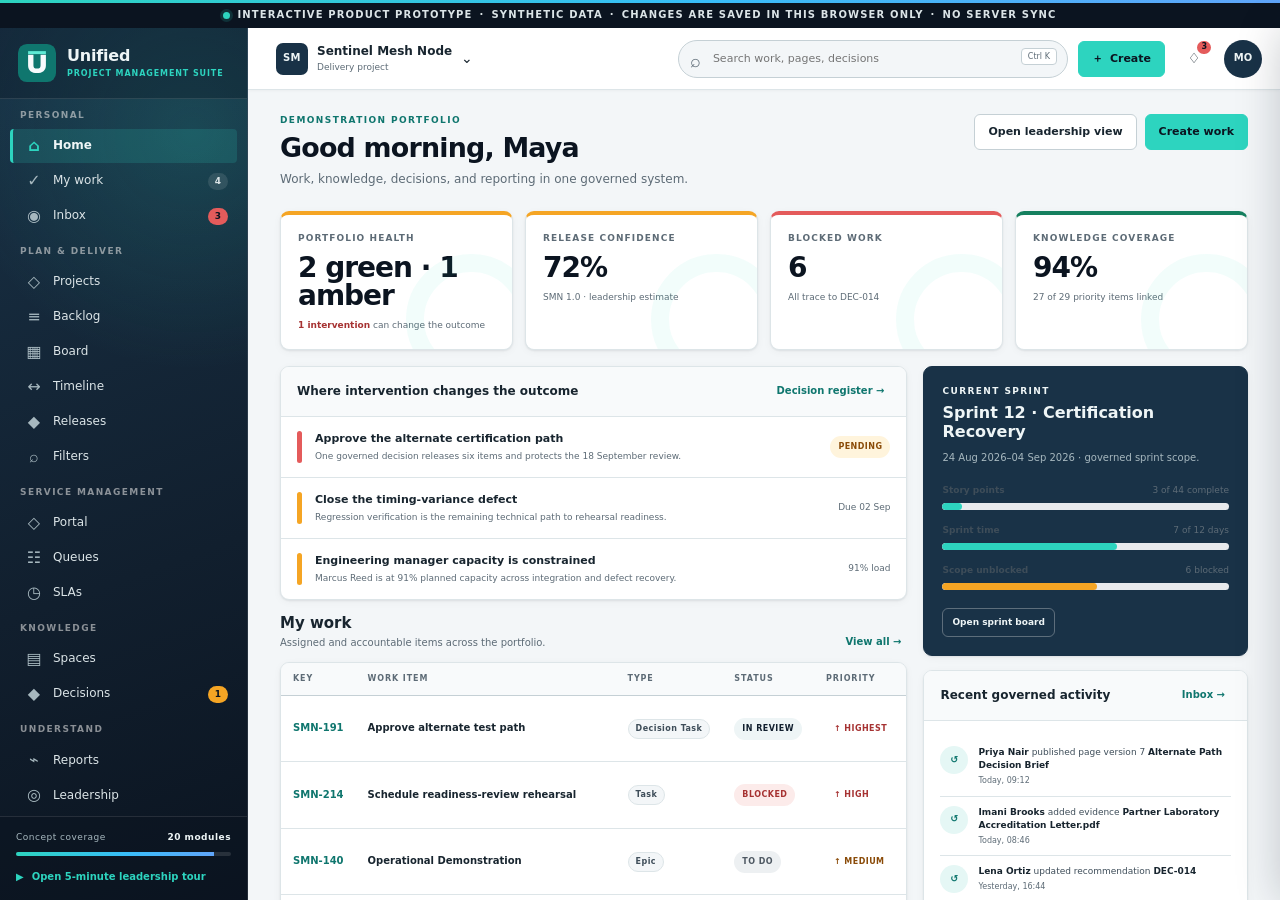
==== commit 47dacf45: "Build browser-local Jira and Confluence replacement sandbox" ====
--- a/index.html
+++ b/index.html
@@ -14,7 +14,7 @@
   <a class="skip-link" href="#appContent">Skip to main content</a>
   <div class="prototype-banner" role="note">
     <span class="prototype-dot" aria-hidden="true"></span>
-    Interactive product prototype <span aria-hidden="true">·</span> synthetic data <span aria-hidden="true">·</span> no data is saved
+    Interactive product prototype <span aria-hidden="true">·</span> synthetic data <span aria-hidden="true">·</span> changes are saved in this browser only <span aria-hidden="true">·</span> no server sync
   </div>
 
   <div class="app-shell" id="appShell">
@@ -42,6 +42,14 @@
           <button class="nav-item" type="button" data-view="board"><span class="nav-glyph" aria-hidden="true">▦</span><span>Board</span></button>
           <button class="nav-item" type="button" data-view="timeline"><span class="nav-glyph" aria-hidden="true">↔</span><span>Timeline</span></button>
           <button class="nav-item" type="button" data-view="releases"><span class="nav-glyph" aria-hidden="true">◆</span><span>Releases</span></button>
+          <button class="nav-item" type="button" data-view="filters"><span class="nav-glyph" aria-hidden="true">⌕</span><span>Filters</span></button>
+        </div>
+
+        <div class="nav-group">
+          <div class="nav-label">Service management</div>
+          <button class="nav-item" type="button" data-view="portal"><span class="nav-glyph" aria-hidden="true">◇</span><span>Portal</span></button>
+          <button class="nav-item" type="button" data-view="queues"><span class="nav-glyph" aria-hidden="true">☷</span><span>Queues</span></button>
+          <button class="nav-item" type="button" data-view="slas"><span class="nav-glyph" aria-hidden="true">◷</span><span>SLAs</span></button>
         </div>
 
         <div class="nav-group">
@@ -67,8 +75,8 @@
 
       <div class="sidebar-footer">
         <div class="capacity-meter" aria-label="Prototype capability coverage">
-          <div class="capacity-label"><span>Concept coverage</span><strong>16 modules</strong></div>
-          <div class="capacity-track"><span style="width: 84%"></span></div>
+          <div class="capacity-label"><span>Concept coverage</span><strong>20 modules</strong></div>
+          <div class="capacity-track"><span style="width: 92%"></span></div>
         </div>
         <a class="tour-link" href="leadership-demo.html"><span aria-hidden="true">▶</span> Open 5-minute leadership tour</a>
       </div>
@@ -93,13 +101,36 @@
         </div>
         <button class="button primary create-button" id="createButton" type="button"><span aria-hidden="true">＋</span> Create</button>
         <button class="icon-button notification-button" id="notificationButton" type="button" aria-label="Open notifications"><span aria-hidden="true">♢</span><span class="notification-pip" id="notificationPip">3</span></button>
-        <button class="profile-button" id="profileButton" type="button" aria-label="Open user menu" aria-expanded="false"><span>MO</span></button>
+        <button class="profile-button" id="profileButton" type="button" aria-label="Open user and role simulation menu" aria-expanded="false" aria-controls="profileMenu"><span id="profileCurrentInitials">MO</span></button>
         <div class="profile-menu" id="profileMenu" hidden>
-          <div class="profile-menu-head"><strong>Maya Okafor</strong><span>Program Director · Demo user</span></div>
-          <button type="button" data-view="my-work">View my work</button>
-          <a href="downloads/unified-project-management-suite-leadership-brief.pptx" download>Download leadership deck</a>
-          <a href="downloads/unified-project-management-suite-leadership-brief.pdf" download>Download leadership PDF</a>
-          <button type="button" data-action="reset-demo">Reset synthetic demo</button>
+          <div class="profile-menu-head">
+            <strong id="profileCurrentName">Maya Okafor</strong>
+            <span id="profileCurrentRole">Program Director · Administrator persona</span>
+            <span class="profile-save-state" id="profileSavedAt" role="status">Browser-local changes · Ready</span>
+          </div>
+          <section class="role-simulator" aria-labelledby="roleSimulatorLabel">
+            <div class="role-simulator-heading" id="roleSimulatorLabel">
+              <strong>Role simulator</strong>
+              <span>Demonstration only — not security enforcement</span>
+            </div>
+            <div class="role-option-list" role="group" aria-label="Preview the demo as another persona">
+              <button class="role-option active" type="button" data-role-option="Maya Okafor" aria-pressed="true"><span class="role-avatar">MO</span><span><strong>Maya Okafor</strong><small>Administrator</small></span></button>
+              <button class="role-option" type="button" data-role-option="Lena Ortiz" aria-pressed="false"><span class="role-avatar">LO</span><span><strong>Lena Ortiz</strong><small>Project lead</small></span></button>
+              <button class="role-option" type="button" data-role-option="Theo Bennett" aria-pressed="false"><span class="role-avatar">TB</span><span><strong>Theo Bennett</strong><small>Contributor</small></span></button>
+              <button class="role-option" type="button" data-role-option="Dana Kessler" aria-pressed="false"><span class="role-avatar">DK</span><span><strong>Dana Kessler</strong><small>Executive approver</small></span></button>
+              <button class="role-option" type="button" data-role-option="Amina Cole" aria-pressed="false"><span class="role-avatar">AC</span><span><strong>Amina Cole</strong><small>Portal customer</small></span></button>
+              <button class="role-option" type="button" data-role-option="Jordan Lee" aria-pressed="false"><span class="role-avatar">JL</span><span><strong>Jordan Lee</strong><small>Service agent</small></span></button>
+            </div>
+          </section>
+          <div class="profile-menu-actions">
+            <button type="button" data-view="my-work">View my work</button>
+            <button type="button" data-action="export-state">Export browser-local demo</button>
+            <button type="button" data-action="import-state" aria-controls="stateImportInput">Import browser-local demo</button>
+            <input id="stateImportInput" type="file" accept="application/json,.json" data-state-import aria-label="Choose a previously exported demo JSON file" hidden>
+            <a href="downloads/unified-project-management-suite-leadership-brief.pptx" download>Download leadership deck</a>
+            <a href="downloads/unified-project-management-suite-leadership-brief.pdf" download>Download leadership PDF</a>
+            <button class="profile-danger-action" type="button" data-action="reset-demo">Reset synthetic demo</button>
+          </div>
         </div>
       </header>
 
--- a/app.css
+++ b/app.css
@@ -34,6 +34,80 @@
   --banner: 28px;
 }
 
+/* Working-sandbox components wired by app.js */
+.filter-workspace {
+  min-height: 520px;
+  display: grid;
+  grid-template-columns: 250px minmax(0, 1fr);
+  gap: 16px;
+}
+
+.saved-filter-panel {
+  min-width: 0;
+  overflow: hidden;
+  border: 1px solid var(--line);
+  border-radius: var(--radius);
+  background: var(--surface-warm);
+  box-shadow: var(--shadow-sm);
+}
+
+.saved-filter-row {
+  display: grid;
+  grid-template-columns: minmax(0, 1fr) 30px;
+  align-items: stretch;
+  border-top: 1px solid var(--line);
+}
+
+.saved-filter-row > button:first-child {
+  min-width: 0;
+  display: grid;
+  grid-template-columns: 18px minmax(0, 1fr);
+  gap: 7px;
+  padding: 10px;
+  border: 0;
+  background: transparent;
+  color: var(--text);
+  cursor: pointer;
+  text-align: left;
+}
+
+.saved-filter-row strong,
+.saved-filter-row small { display: block; min-width: 0; }
+.saved-filter-row strong { overflow: hidden; font-size: 9px; text-overflow: ellipsis; white-space: nowrap; }
+.saved-filter-row small { margin-top: 3px; color: var(--muted); font-size: 8px; }
+.saved-filter-row.active { background: var(--teal-soft); box-shadow: inset 3px 0 0 var(--teal-ink); }
+
+.role-preview-strip { display: flex; align-items: center; justify-content: space-between; gap: 12px; padding: 8px 28px; border-bottom: 1px solid #b9e5db; background: var(--teal-soft); color: var(--teal-ink); font-size: 8px; }
+.role-preview-strip button { border: 0; background: transparent; color: inherit; cursor: pointer; font-size: 8px; font-weight: 700; text-decoration: underline; }
+
+.query-card textarea { min-height: 88px; font-family: Consolas, "Courier New", monospace; }
+.query-actions { display: flex; align-items: center; justify-content: space-between; gap: 12px; margin-top: 10px; }
+.query-help { color: var(--muted); font-size: 8px; line-height: 1.5; }
+.save-filter-form { display: grid; grid-template-columns: minmax(0, 1fr) 180px auto; align-items: end; gap: 10px; }
+.published-page-body { font-size: 10px; line-height: 1.72; }
+.published-page-body h2, .published-page-body h3 { margin-top: 24px; }
+.published-page-body blockquote { margin: 16px 0; padding: 12px 14px; border-left: 3px solid var(--teal-ink); background: var(--teal-soft); }
+.portal-search-results { max-width: 620px; margin-top: 7px; overflow: hidden; border: 1px solid rgba(255,255,255,.18); border-radius: 7px; background: #fff; color: var(--text); box-shadow: var(--shadow-md); }
+.portal-search-results button { width: 100%; display: block; padding: 9px 11px; border: 0; border-bottom: 1px solid var(--line); background: #fff; color: var(--text); cursor: pointer; text-align: left; }
+.portal-search-results button:last-child { border-bottom: 0; }
+.portal-search-results button:hover { background: var(--teal-soft); }
+.portal-search-results strong, .portal-search-results span { display: block; }
+.portal-search-results strong { font-size: 9px; }
+.portal-search-results span { margin-top: 2px; color: var(--muted); font-size: 8px; }
+.version-item .section-link { margin-top: 6px; }
+.version-compare .diff-line { min-width: 0; }
+.version-compare .diff-line > div:last-child { min-width: 0; padding: 8px 10px; overflow-wrap: anywhere; white-space: normal; }
+.version-compare .diff-line h2 { margin: 0 0 6px; font-size: 11px; }
+.version-compare .diff-line p { margin: 0 0 8px; }
+
+@media (max-width: 900px) {
+  .filter-workspace { grid-template-columns: 1fr; }
+  .saved-filter-panel { max-height: 290px; overflow-y: auto; }
+  .save-filter-form { grid-template-columns: 1fr; }
+  .query-actions { align-items: flex-start; flex-direction: column; }
+  .role-preview-strip { padding-inline: 16px; }
+}
+
 * {
   box-sizing: border-box;
 }
@@ -680,12 +754,16 @@
   top: 54px;
   right: 16px;
   z-index: 140;
-  width: 220px;
-  overflow: hidden;
+  width: min(360px, calc(100vw - 24px));
+  max-height: calc(100vh - 82px);
+  overflow-x: hidden;
+  overflow-y: auto;
   border: 1px solid var(--line);
   border-radius: 8px;
   background: var(--surface);
   box-shadow: var(--shadow-md);
+  scrollbar-width: thin;
+  scrollbar-color: var(--line-strong) transparent;
 }
 
 .profile-menu-head {
@@ -703,6 +781,19 @@
   margin-top: 2px;
   color: var(--muted);
   font-size: 9px;
+}
+
+.profile-menu-head .profile-save-state {
+  width: fit-content;
+  margin-top: 8px;
+  padding: 4px 7px;
+  border: 1px solid #b9e5db;
+  border-radius: 10px;
+  background: var(--success-soft);
+  color: var(--success);
+  font-size: 8px;
+  font-weight: 700;
+  letter-spacing: 0.25px;
 }
 
 .profile-menu > button,
@@ -722,6 +813,130 @@
 .profile-menu > button:hover,
 .profile-menu > a:hover {
   background: var(--canvas);
+}
+
+.role-simulator {
+  padding: 12px 14px 14px;
+  border-bottom: 1px solid var(--line);
+  background: var(--surface-warm);
+}
+
+.role-simulator-heading {
+  display: flex;
+  flex-direction: column;
+  gap: 2px;
+  margin-bottom: 9px;
+}
+
+.role-simulator-heading strong {
+  color: var(--text);
+  font-size: 9px;
+  letter-spacing: 0.65px;
+  text-transform: uppercase;
+}
+
+.role-simulator-heading span {
+  color: var(--muted);
+  font-size: 8px;
+  line-height: 1.35;
+}
+
+.role-option-list {
+  display: grid;
+  grid-template-columns: repeat(2, minmax(0, 1fr));
+  gap: 6px;
+}
+
+.role-option {
+  min-width: 0;
+  display: grid;
+  grid-template-columns: 27px minmax(0, 1fr);
+  align-items: center;
+  gap: 7px;
+  padding: 7px;
+  border: 1px solid var(--line);
+  border-radius: 6px;
+  background: var(--surface);
+  color: var(--text);
+  cursor: pointer;
+  text-align: left;
+}
+
+.role-option:hover {
+  border-color: var(--line-strong);
+  background: var(--teal-soft);
+}
+
+.role-option.active,
+.role-option[aria-pressed="true"] {
+  border-color: #8ad6ca;
+  background: var(--teal-soft);
+  box-shadow: inset 3px 0 0 var(--teal-ink);
+}
+
+.role-avatar {
+  width: 27px;
+  height: 27px;
+  display: inline-flex;
+  align-items: center;
+  justify-content: center;
+  border-radius: 50%;
+  background: var(--navy-800);
+  color: var(--neutral-100);
+  font-size: 8px;
+  font-weight: 700;
+}
+
+.role-option > span:last-child,
+.role-option strong,
+.role-option small {
+  min-width: 0;
+  display: block;
+}
+
+.role-option strong {
+  overflow: hidden;
+  font-size: 8px;
+  text-overflow: ellipsis;
+  white-space: nowrap;
+}
+
+.role-option small {
+  margin-top: 1px;
+  overflow: hidden;
+  color: var(--muted);
+  font-size: 7px;
+  text-overflow: ellipsis;
+  white-space: nowrap;
+}
+
+.profile-menu-actions {
+  padding: 6px 0;
+}
+
+.profile-menu-actions > button,
+.profile-menu-actions > a {
+  width: 100%;
+  display: block;
+  padding: 9px 14px;
+  border: 0;
+  background: transparent;
+  color: var(--text);
+  cursor: pointer;
+  font-size: 9px;
+  text-align: left;
+  text-decoration: none;
+}
+
+.profile-menu-actions > button:hover,
+.profile-menu-actions > a:hover {
+  background: var(--canvas);
+}
+
+.profile-menu-actions > .profile-danger-action {
+  border-top: 1px solid var(--line);
+  color: var(--danger-ink);
+  font-weight: 600;
 }
 
 .app-content {
@@ -3377,6 +3592,847 @@
   to { opacity: 1; transform: translateY(0); }
 }
 
+/* Browser-local state and role-preview surfaces */
+.storage-warning,
+.browser-storage-notice {
+  display: grid;
+  grid-template-columns: 28px minmax(0, 1fr) auto;
+  align-items: center;
+  gap: 10px;
+  margin: 12px 0;
+  padding: 10px 12px;
+  border: 1px solid #ead39f;
+  border-radius: var(--radius);
+  background: var(--warning-soft);
+  color: var(--warning-ink);
+}
+
+.storage-warning.success,
+.browser-storage-notice.success {
+  border-color: #b9e5db;
+  background: var(--success-soft);
+  color: var(--success);
+}
+
+.storage-warning.danger,
+.browser-storage-notice.danger {
+  border-color: #efc2c0;
+  background: var(--danger-soft);
+  color: var(--danger-ink);
+}
+
+.storage-warning-icon {
+  width: 28px;
+  height: 28px;
+  display: inline-flex;
+  align-items: center;
+  justify-content: center;
+  border-radius: 50%;
+  background: rgba(255, 255, 255, 0.72);
+  font-size: 12px;
+  font-weight: 700;
+}
+
+.storage-warning-copy,
+.storage-warning-copy strong,
+.storage-warning-copy span {
+  min-width: 0;
+  display: block;
+}
+
+.storage-warning-copy strong {
+  font-size: 10px;
+}
+
+.storage-warning-copy span {
+  margin-top: 2px;
+  font-size: 8px;
+  line-height: 1.4;
+}
+
+.local-save-status {
+  display: inline-flex;
+  align-items: center;
+  gap: 6px;
+  color: var(--muted);
+  font-size: 8px;
+}
+
+.local-save-status::before {
+  width: 7px;
+  height: 7px;
+  border-radius: 50%;
+  background: var(--success);
+  content: "";
+}
+
+.local-save-status.saving::before {
+  background: var(--warning);
+}
+
+.local-save-status.error::before {
+  background: var(--danger);
+}
+
+/* Saved filters and query-preview utilities */
+.saved-filter-layout {
+  min-height: 520px;
+  display: grid;
+  grid-template-columns: 250px minmax(0, 1fr);
+  overflow: hidden;
+  border: 1px solid var(--line);
+  border-radius: var(--radius);
+  background: var(--surface);
+  box-shadow: var(--shadow-sm);
+}
+
+.saved-filter-sidebar {
+  min-width: 0;
+  padding: 14px 10px;
+  border-right: 1px solid var(--line);
+  background: var(--surface-warm);
+}
+
+.saved-filter-sidebar-head,
+.filter-result-head,
+.service-section-head,
+.queue-panel-head {
+  display: flex;
+  align-items: center;
+  justify-content: space-between;
+  gap: 10px;
+}
+
+.saved-filter-sidebar-head {
+  padding: 0 6px 10px;
+}
+
+.saved-filter-sidebar-head h2,
+.filter-result-head h2,
+.service-section-head h2,
+.queue-panel-head h2 {
+  margin: 0;
+  font-size: 12px;
+}
+
+.saved-filter-list,
+.queue-list {
+  display: grid;
+  gap: 5px;
+}
+
+.saved-filter-card,
+.saved-filter-item {
+  width: 100%;
+  min-width: 0;
+  display: grid;
+  grid-template-columns: minmax(0, 1fr) auto;
+  gap: 5px 8px;
+  padding: 9px 10px;
+  border: 1px solid transparent;
+  border-radius: 6px;
+  background: transparent;
+  color: var(--text);
+  cursor: pointer;
+  text-align: left;
+}
+
+.saved-filter-card:hover,
+.saved-filter-item:hover {
+  border-color: var(--line);
+  background: var(--surface);
+}
+
+.saved-filter-card.active,
+.saved-filter-item.active,
+.saved-filter-card[aria-current="true"],
+.saved-filter-item[aria-current="true"] {
+  border-color: #a5ddd4;
+  background: var(--teal-soft);
+  box-shadow: inset 3px 0 0 var(--teal-ink);
+}
+
+.saved-filter-card strong,
+.saved-filter-item strong {
+  overflow: hidden;
+  font-size: 9px;
+  text-overflow: ellipsis;
+  white-space: nowrap;
+}
+
+.saved-filter-card small,
+.saved-filter-item small {
+  grid-column: 1 / -1;
+  color: var(--muted);
+  font-size: 8px;
+}
+
+.saved-filter-main {
+  min-width: 0;
+  padding: 18px;
+}
+
+.saved-filter-query,
+.query-preview {
+  margin: 10px 0 14px;
+  padding: 11px 12px;
+  overflow-x: auto;
+  border: 1px solid var(--line);
+  border-radius: 6px;
+  background: var(--navy-950);
+  color: var(--neutral-100);
+  font-family: Consolas, "Courier New", monospace;
+  font-size: 9px;
+  line-height: 1.55;
+  white-space: pre-wrap;
+}
+
+.filter-builder,
+.filter-builder-grid {
+  display: grid;
+  grid-template-columns: repeat(4, minmax(120px, 1fr));
+  gap: 9px;
+  margin-bottom: 12px;
+  padding: 12px;
+  border: 1px solid var(--line);
+  border-radius: var(--radius);
+  background: var(--surface-warm);
+}
+
+.filter-builder-actions {
+  grid-column: 1 / -1;
+  display: flex;
+  justify-content: flex-end;
+  gap: 7px;
+}
+
+.filter-chip-row {
+  display: flex;
+  flex-wrap: wrap;
+  gap: 6px;
+  margin: 8px 0 12px;
+}
+
+.filter-chip,
+.query-token {
+  display: inline-flex;
+  align-items: center;
+  gap: 5px;
+  min-height: 24px;
+  padding: 5px 8px;
+  border: 1px solid #b8ded8;
+  border-radius: 13px;
+  background: var(--teal-soft);
+  color: var(--teal-ink);
+  font-size: 8px;
+  font-weight: 700;
+}
+
+.filter-result-count,
+.result-count {
+  color: var(--muted);
+  font-size: 9px;
+}
+
+/* Service portal and request-management utilities */
+.service-hero,
+.portal-hero {
+  display: grid;
+  grid-template-columns: minmax(0, 1.45fr) minmax(260px, 0.55fr);
+  gap: 14px;
+  margin-bottom: 16px;
+}
+
+.portal-welcome {
+  position: relative;
+  overflow: hidden;
+  padding: 24px;
+  border-radius: var(--radius-lg);
+  background: linear-gradient(135deg, var(--navy-800), var(--navy-950));
+  color: var(--neutral-100);
+  box-shadow: var(--shadow-sm);
+}
+
+.portal-welcome::after {
+  position: absolute;
+  right: -42px;
+  bottom: -56px;
+  width: 170px;
+  height: 170px;
+  border: 28px solid rgba(45, 212, 191, 0.12);
+  border-radius: 50%;
+  content: "";
+}
+
+.portal-welcome > * {
+  position: relative;
+  z-index: 1;
+}
+
+.portal-welcome h2 {
+  max-width: 560px;
+  margin: 6px 0 8px;
+  font-size: clamp(20px, 2.2vw, 30px);
+  line-height: 1.15;
+}
+
+.portal-welcome p {
+  max-width: 650px;
+  margin: 0;
+  color: var(--neutral-200);
+  font-size: 10px;
+}
+
+.portal-layout,
+.service-layout {
+  display: grid;
+  grid-template-columns: minmax(0, 1fr) 330px;
+  gap: 16px;
+}
+
+.request-type-grid {
+  display: grid;
+  grid-template-columns: repeat(3, minmax(0, 1fr));
+  gap: 10px;
+}
+
+.request-type-card {
+  min-width: 0;
+  display: grid;
+  grid-template-columns: 36px minmax(0, 1fr);
+  align-items: start;
+  gap: 10px;
+  padding: 14px;
+  border: 1px solid var(--line);
+  border-radius: var(--radius);
+  background: var(--surface);
+  color: var(--text);
+  cursor: pointer;
+  text-align: left;
+  box-shadow: var(--shadow-sm);
+}
+
+.request-type-card:hover {
+  border-color: #9ed8ce;
+  transform: translateY(-1px);
+}
+
+.request-type-icon {
+  width: 36px;
+  height: 36px;
+  display: inline-flex;
+  align-items: center;
+  justify-content: center;
+  border-radius: 8px;
+  background: var(--teal-soft);
+  color: var(--teal-ink);
+  font-size: 14px;
+  font-weight: 700;
+}
+
+.request-type-card strong,
+.request-type-card span {
+  min-width: 0;
+  display: block;
+}
+
+.request-type-card strong {
+  font-size: 10px;
+}
+
+.request-type-card span {
+  margin-top: 3px;
+  color: var(--muted);
+  font-size: 8px;
+  line-height: 1.45;
+}
+
+.portal-request-list,
+.request-list {
+  display: grid;
+  gap: 7px;
+}
+
+.portal-request-card,
+.request-row {
+  min-width: 0;
+  display: grid;
+  grid-template-columns: 86px minmax(0, 1fr) auto auto;
+  align-items: center;
+  gap: 10px;
+  padding: 11px 12px;
+  border: 1px solid var(--line);
+  border-radius: 7px;
+  background: var(--surface);
+  color: var(--text);
+  cursor: pointer;
+  text-align: left;
+}
+
+.portal-request-card:hover,
+.request-row:hover {
+  border-color: var(--line-strong);
+  background: var(--surface-warm);
+}
+
+.request-key {
+  color: var(--teal-ink);
+  font-size: 9px;
+  font-weight: 700;
+}
+
+.request-summary,
+.request-summary strong,
+.request-summary span {
+  min-width: 0;
+  display: block;
+}
+
+.request-summary strong {
+  overflow: hidden;
+  font-size: 9px;
+  text-overflow: ellipsis;
+  white-space: nowrap;
+}
+
+.request-summary span {
+  margin-top: 2px;
+  color: var(--muted);
+  font-size: 8px;
+}
+
+.customer-badge,
+.comment-visibility {
+  display: inline-flex;
+  align-items: center;
+  gap: 5px;
+  width: fit-content;
+  padding: 4px 7px;
+  border: 1px solid var(--line);
+  border-radius: 10px;
+  background: var(--canvas);
+  color: var(--muted-strong);
+  font-size: 8px;
+  font-weight: 700;
+}
+
+.comment-visibility.internal,
+.visibility-internal {
+  border-color: #ead39f;
+  background: var(--warning-soft);
+  color: var(--warning-ink);
+}
+
+.comment-visibility.public,
+.visibility-public {
+  border-color: #b9e5db;
+  background: var(--success-soft);
+  color: var(--success);
+}
+
+/* Agent queue utilities */
+.queue-layout {
+  min-height: 540px;
+  display: grid;
+  grid-template-columns: 260px minmax(0, 1fr);
+  overflow: hidden;
+  border: 1px solid var(--line);
+  border-radius: var(--radius);
+  background: var(--surface);
+  box-shadow: var(--shadow-sm);
+}
+
+.queue-sidebar {
+  min-width: 0;
+  padding: 14px 10px;
+  border-right: 1px solid var(--line);
+  background: var(--surface-warm);
+}
+
+.queue-card {
+  width: 100%;
+  min-width: 0;
+  display: grid;
+  grid-template-columns: minmax(0, 1fr) auto;
+  align-items: center;
+  gap: 4px 8px;
+  padding: 10px;
+  border: 1px solid transparent;
+  border-radius: 6px;
+  background: transparent;
+  color: var(--text);
+  cursor: pointer;
+  text-align: left;
+}
+
+.queue-card:hover {
+  border-color: var(--line);
+  background: var(--surface);
+}
+
+.queue-card.active,
+.queue-card[aria-current="true"] {
+  border-color: #a5ddd4;
+  background: var(--teal-soft);
+  box-shadow: inset 3px 0 0 var(--teal-ink);
+}
+
+.queue-card strong,
+.queue-card small {
+  min-width: 0;
+  display: block;
+}
+
+.queue-card strong {
+  overflow: hidden;
+  font-size: 9px;
+  text-overflow: ellipsis;
+  white-space: nowrap;
+}
+
+.queue-card small {
+  grid-column: 1 / -1;
+  color: var(--muted);
+  font-size: 8px;
+}
+
+.queue-count {
+  min-width: 23px;
+  padding: 3px 6px;
+  border-radius: 10px;
+  background: var(--navy-800);
+  color: var(--neutral-100);
+  font-size: 8px;
+  font-weight: 700;
+  text-align: center;
+}
+
+.queue-count.warning {
+  background: var(--warning);
+  color: var(--navy-950);
+}
+
+.queue-count.danger {
+  background: var(--danger);
+  color: var(--navy-950);
+}
+
+.queue-main,
+.queue-panel {
+  min-width: 0;
+  padding: 18px;
+}
+
+.queue-panel-head {
+  margin-bottom: 12px;
+}
+
+/* Service-level agreement utilities */
+.sla-grid {
+  display: grid;
+  grid-template-columns: repeat(3, minmax(0, 1fr));
+  gap: 12px;
+}
+
+.sla-card {
+  padding: 15px;
+  border: 1px solid var(--line);
+  border-radius: var(--radius);
+  background: var(--surface);
+  box-shadow: var(--shadow-sm);
+}
+
+.sla-card-head {
+  display: flex;
+  align-items: flex-start;
+  justify-content: space-between;
+  gap: 10px;
+}
+
+.sla-card h2,
+.sla-card h3 {
+  margin: 0;
+  font-size: 11px;
+}
+
+.sla-card p {
+  margin: 5px 0 0;
+  color: var(--muted);
+  font-size: 8px;
+}
+
+.sla-badge {
+  min-height: 22px;
+  display: inline-flex;
+  align-items: center;
+  gap: 5px;
+  padding: 5px 8px;
+  border-radius: 12px;
+  background: #edf0f2;
+  color: #4e5862;
+  font-size: 8px;
+  font-weight: 700;
+  letter-spacing: 0.35px;
+  line-height: 1;
+  text-transform: uppercase;
+  white-space: nowrap;
+}
+
+.sla-badge.running,
+.sla-running {
+  background: var(--teal-soft);
+  color: var(--teal-ink);
+}
+
+.sla-badge.at-risk,
+.sla-at-risk {
+  background: var(--warning-soft);
+  color: var(--warning-ink);
+}
+
+.sla-badge.breached,
+.sla-breached {
+  background: var(--danger-soft);
+  color: var(--danger-ink);
+}
+
+.sla-badge.met,
+.sla-met {
+  background: var(--success-soft);
+  color: var(--success);
+}
+
+.sla-badge.paused,
+.sla-paused {
+  background: var(--neutral-100);
+  color: var(--muted-strong);
+}
+
+.sla-clock {
+  margin-top: 12px;
+  color: var(--text);
+  font-variant-numeric: tabular-nums;
+  font-size: 20px;
+  font-weight: 700;
+  letter-spacing: -0.5px;
+}
+
+.sla-clock small {
+  margin-left: 4px;
+  color: var(--muted);
+  font-size: 8px;
+  font-weight: 500;
+  letter-spacing: 0;
+}
+
+.sla-progress {
+  height: 6px;
+  margin-top: 10px;
+  overflow: hidden;
+  border-radius: 4px;
+  background: var(--neutral-200);
+}
+
+.sla-progress > span,
+.sla-progress-bar {
+  display: block;
+  height: 100%;
+  border-radius: inherit;
+  background: var(--teal-ink);
+}
+
+.sla-progress.at-risk > span,
+.sla-progress-bar.at-risk {
+  background: var(--warning);
+}
+
+.sla-progress.breached > span,
+.sla-progress-bar.breached {
+  background: var(--danger);
+}
+
+.sla-policy-list {
+  display: grid;
+  gap: 8px;
+}
+
+.sla-policy-row {
+  display: grid;
+  grid-template-columns: minmax(160px, 1.2fr) repeat(3, minmax(110px, 0.7fr)) auto;
+  align-items: center;
+  gap: 10px;
+  padding: 11px 12px;
+  border: 1px solid var(--line);
+  border-radius: 7px;
+  background: var(--surface);
+  font-size: 9px;
+}
+
+/* Sprint configuration utilities */
+.sprint-config,
+.sprint-config-panel {
+  overflow: hidden;
+  border: 1px solid var(--line);
+  border-radius: var(--radius);
+  background: var(--surface);
+  box-shadow: var(--shadow-sm);
+}
+
+.sprint-config-head {
+  display: flex;
+  align-items: flex-start;
+  justify-content: space-between;
+  gap: 12px;
+  padding: 15px 16px;
+  border-bottom: 1px solid var(--line);
+  background: var(--surface-warm);
+}
+
+.sprint-config-head h2 {
+  margin: 0;
+  font-size: 12px;
+}
+
+.sprint-config-head p {
+  margin: 3px 0 0;
+  color: var(--muted);
+  font-size: 8px;
+}
+
+.sprint-config-grid {
+  display: grid;
+  grid-template-columns: repeat(2, minmax(0, 1fr));
+  gap: 12px;
+  padding: 16px;
+}
+
+.sprint-date-grid {
+  display: grid;
+  grid-template-columns: repeat(2, minmax(0, 1fr));
+  gap: 9px;
+}
+
+.sprint-capacity,
+.capacity-summary {
+  display: grid;
+  grid-template-columns: repeat(3, minmax(0, 1fr));
+  gap: 8px;
+}
+
+.capacity-stat {
+  padding: 10px;
+  border: 1px solid var(--line);
+  border-radius: 6px;
+  background: var(--surface-warm);
+}
+
+.capacity-stat strong,
+.capacity-stat span {
+  display: block;
+}
+
+.capacity-stat strong {
+  font-size: 14px;
+}
+
+.capacity-stat span {
+  margin-top: 2px;
+  color: var(--muted);
+  font-size: 8px;
+}
+
+/* Page version comparison and diff utilities */
+.version-compare {
+  min-width: 0;
+  overflow: hidden;
+  border: 1px solid var(--line);
+  border-radius: var(--radius);
+  background: var(--surface);
+  box-shadow: var(--shadow-sm);
+}
+
+.version-compare-toolbar {
+  display: flex;
+  flex-wrap: wrap;
+  align-items: flex-end;
+  gap: 9px;
+  padding: 12px 14px;
+  border-bottom: 1px solid var(--line);
+  background: var(--surface-warm);
+}
+
+.version-compare-grid {
+  min-width: 0;
+  display: grid;
+  grid-template-columns: repeat(2, minmax(0, 1fr));
+}
+
+.version-column {
+  min-width: 0;
+}
+
+.version-column + .version-column {
+  border-left: 1px solid var(--line);
+}
+
+.version-column-head {
+  display: flex;
+  align-items: center;
+  justify-content: space-between;
+  gap: 8px;
+  padding: 10px 12px;
+  border-bottom: 1px solid var(--line);
+  background: var(--canvas);
+  font-size: 9px;
+}
+
+.version-diff {
+  overflow: auto;
+  background: #fbfcfd;
+  font-family: Consolas, "Courier New", monospace;
+  font-size: 9px;
+  line-height: 1.55;
+}
+
+.diff-line {
+  min-width: max-content;
+  display: grid;
+  grid-template-columns: 38px minmax(0, 1fr);
+  border-bottom: 1px solid rgba(221, 229, 232, 0.55);
+}
+
+.diff-gutter {
+  padding: 4px 7px;
+  border-right: 1px solid var(--line);
+  color: var(--muted);
+  background: var(--canvas);
+  text-align: right;
+  user-select: none;
+}
+
+.diff-content {
+  padding: 4px 9px;
+  white-space: pre-wrap;
+}
+
+.diff-line.added,
+.diff-add {
+  background: #e8f7ef;
+  color: #135e47;
+}
+
+.diff-line.removed,
+.diff-remove {
+  background: #fdeeed;
+  color: #8f2f2f;
+}
+
+.diff-line.context,
+.diff-context {
+  background: #fbfcfd;
+  color: var(--muted-strong);
+}
+
 @media (max-width: 1180px) {
   :root { --sidebar: 224px; }
   .suite-mark { width: 36px; height: 36px; flex-basis: 36px; }
@@ -3387,6 +4443,9 @@
   .knowledge-layout { grid-template-columns: 220px minmax(0, 1fr); }
   .document-sidebar { display: none; }
   .brief-kpis { grid-template-columns: repeat(5, minmax(120px, 1fr)); overflow-x: auto; }
+  .request-type-grid { grid-template-columns: repeat(2, minmax(0, 1fr)); }
+  .filter-builder, .filter-builder-grid { grid-template-columns: repeat(2, minmax(140px, 1fr)); }
+  .sla-grid { grid-template-columns: repeat(2, minmax(0, 1fr)); }
 }
 
 @media (max-width: 920px) {
@@ -3418,6 +4477,10 @@
   .brief-body { grid-template-columns: 1fr; }
   .brief-bluf { grid-template-columns: 1fr; gap: 12px; }
   .bluf-label { width: fit-content; }
+  .saved-filter-layout, .queue-layout { grid-template-columns: 210px minmax(0, 1fr); }
+  .service-hero, .portal-hero, .portal-layout, .service-layout { grid-template-columns: 1fr; }
+  .sla-policy-row { grid-template-columns: minmax(150px, 1fr) repeat(2, minmax(100px, .7fr)); }
+  .sla-policy-row > :nth-child(4) { display: none; }
 }
 
 @media (max-width: 700px) {
@@ -3459,6 +4522,21 @@
   .form-grid .full { grid-column: auto; }
   .create-type-grid { grid-template-columns: 1fr; }
   .modal-layer { padding: 12px; }
+  .profile-menu { top: 52px; right: 6px; }
+  .role-option-list { grid-template-columns: 1fr; }
+  .saved-filter-layout, .queue-layout { display: block; }
+  .saved-filter-sidebar, .queue-sidebar { border-right: 0; border-bottom: 1px solid var(--line); }
+  .saved-filter-list, .queue-list { grid-template-columns: repeat(2, minmax(0, 1fr)); }
+  .request-type-grid, .sla-grid, .sprint-config-grid, .version-compare-grid { grid-template-columns: 1fr; }
+  .portal-request-card, .request-row { grid-template-columns: 72px minmax(0, 1fr) auto; }
+  .portal-request-card > :last-child, .request-row > :last-child { display: none; }
+  .filter-builder, .filter-builder-grid, .sprint-date-grid { grid-template-columns: 1fr; }
+  .sprint-capacity, .capacity-summary { grid-template-columns: repeat(3, minmax(80px, 1fr)); }
+  .version-column + .version-column { border-top: 1px solid var(--line); border-left: 0; }
+  .sla-policy-row { grid-template-columns: minmax(150px, 1fr) auto; }
+  .sla-policy-row > :nth-child(2), .sla-policy-row > :nth-child(3), .sla-policy-row > :nth-child(4) { display: none; }
+  .storage-warning, .browser-storage-notice { grid-template-columns: 28px minmax(0, 1fr); }
+  .storage-warning > .button, .browser-storage-notice > .button { grid-column: 1 / -1; }
 }
 
 @media (max-height: 760px) and (min-width: 921px) {
@@ -3473,6 +4551,7 @@
   .tour-link { margin-top: 9px; }
   .topbar { flex-basis: 56px; }
   .app-content { padding-top: 18px; }
+  .profile-menu { max-height: calc(100vh - 70px); }
 }
 
 @media (prefers-reduced-motion: reduce) {
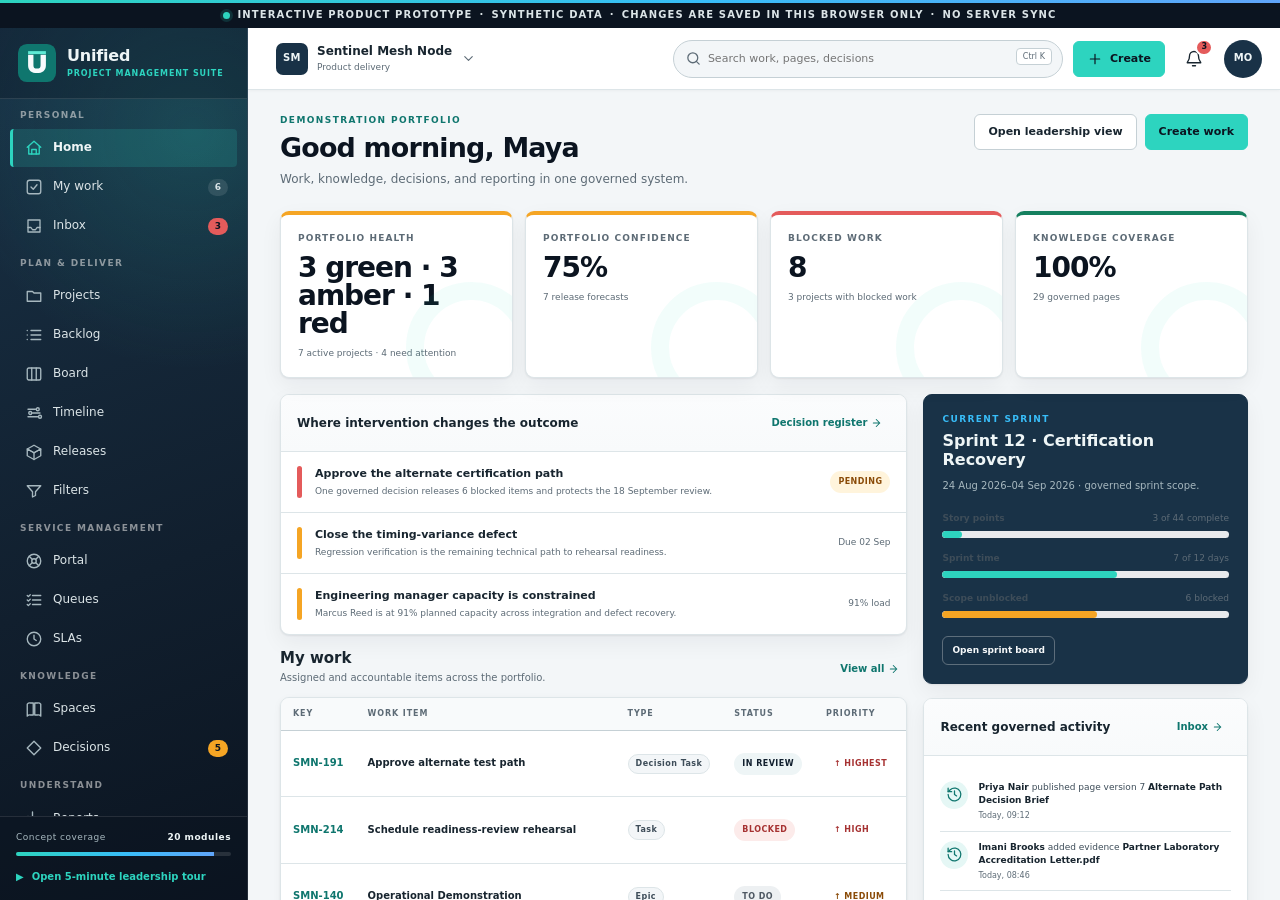
==== commit 550efd64: "Finish multi-project suite and visual system" ====
--- a/index.html
+++ b/index.html
@@ -8,9 +8,53 @@
   <meta name="description" content="Unified Project Management Suite interactive concept prototype.">
   <title>Unified Project Management Suite</title>
   <link rel="icon" href="assets/brand/unified-suite-mark.svg" type="image/svg+xml">
-  <link rel="stylesheet" href="app.css">
+  <link rel="stylesheet" href="app.css?v=3.2">
 </head>
 <body>
+  <svg class="icon-sprite" aria-hidden="true" focusable="false">
+    <symbol id="icon-home" viewBox="0 0 24 24"><path d="m3 11 9-8 9 8"/><path d="M5 10v10h14V10"/><path d="M9 20v-6h6v6"/></symbol>
+    <symbol id="icon-check-square" viewBox="0 0 24 24"><rect x="3" y="3" width="18" height="18" rx="3"/><path d="m8 12 3 3 5-6"/></symbol>
+    <symbol id="icon-inbox" viewBox="0 0 24 24"><path d="M4 4h16v16H4z"/><path d="M4 14h4l2 3h4l2-3h4"/></symbol>
+    <symbol id="icon-folder" viewBox="0 0 24 24"><path d="M3 6h7l2 2h9v11H3z"/></symbol>
+    <symbol id="icon-list" viewBox="0 0 24 24"><path d="M8 6h13M8 12h13M8 18h13"/><path d="M3 6h.01M3 12h.01M3 18h.01"/></symbol>
+    <symbol id="icon-columns" viewBox="0 0 24 24"><rect x="3" y="4" width="18" height="16" rx="2"/><path d="M9 4v16M15 4v16"/></symbol>
+    <symbol id="icon-timeline" viewBox="0 0 24 24"><path d="M4 7h10M10 12h10M4 17h13"/><circle cx="17" cy="7" r="2"/><circle cx="7" cy="12" r="2"/><circle cx="20" cy="17" r="2"/></symbol>
+    <symbol id="icon-package" viewBox="0 0 24 24"><path d="m12 3 9 5-9 5-9-5z"/><path d="m3 8 9 5 9-5v9l-9 5-9-5z"/><path d="M12 13v9"/></symbol>
+    <symbol id="icon-filter" viewBox="0 0 24 24"><path d="M3 5h18l-7 8v5l-4 2v-7z"/></symbol>
+    <symbol id="icon-life-buoy" viewBox="0 0 24 24"><circle cx="12" cy="12" r="9"/><circle cx="12" cy="12" r="3"/><path d="m5.6 5.6 4.3 4.3m4.2 4.2 4.3 4.3m0-12.8-4.3 4.3m-4.2 4.2-4.3 4.3"/></symbol>
+    <symbol id="icon-list-checks" viewBox="0 0 24 24"><path d="m3 6 1.5 1.5L7 5M10 6h11m-18 6 1.5 1.5L7 11m3 1h11m-18 6 1.5 1.5L7 17m3 1h11"/></symbol>
+    <symbol id="icon-clock" viewBox="0 0 24 24"><circle cx="12" cy="12" r="9"/><path d="M12 7v5l3 2"/></symbol>
+    <symbol id="icon-book-open" viewBox="0 0 24 24"><path d="M3 5.5A4.5 4.5 0 0 1 7.5 4H11v16H7.5A4.5 4.5 0 0 0 3 21.5zM21 5.5A4.5 4.5 0 0 0 16.5 4H13v16h3.5a4.5 4.5 0 0 1 4.5 1.5z"/></symbol>
+    <symbol id="icon-diamond" viewBox="0 0 24 24"><path d="m12 3 9 9-9 9-9-9z"/></symbol>
+    <symbol id="icon-chart" viewBox="0 0 24 24"><path d="M4 20V10m6 10V4m6 16v-7m5 7H2"/></symbol>
+    <symbol id="icon-presentation" viewBox="0 0 24 24"><path d="M4 4h16v12H4zM12 16v5m-4 0 4-5 4 5"/></symbol>
+    <symbol id="icon-users" viewBox="0 0 24 24"><circle cx="9" cy="8" r="3"/><path d="M3 20v-2a6 6 0 0 1 12 0v2M16 5a3 3 0 0 1 0 6m2 3a5 5 0 0 1 3 4v2"/></symbol>
+    <symbol id="icon-zap" viewBox="0 0 24 24"><path d="M13 2 4 14h7l-1 8 9-12h-7z"/></symbol>
+    <symbol id="icon-settings" viewBox="0 0 24 24"><circle cx="12" cy="12" r="3"/><path d="M19.4 15a1.7 1.7 0 0 0 .3 1.9l.1.1-2.8 2.8-.1-.1a1.7 1.7 0 0 0-1.9-.3 1.7 1.7 0 0 0-1 1.6v.2h-4V21a1.7 1.7 0 0 0-1-1.6 1.7 1.7 0 0 0-1.9.3l-.1.1L4.2 17l.1-.1a1.7 1.7 0 0 0 .3-1.9A1.7 1.7 0 0 0 3 14H2.8v-4H3a1.7 1.7 0 0 0 1.6-1 1.7 1.7 0 0 0-.3-1.9L4.2 7 7 4.2l.1.1a1.7 1.7 0 0 0 1.9.3A1.7 1.7 0 0 0 10 3V2.8h4V3a1.7 1.7 0 0 0 1 1.6 1.7 1.7 0 0 0 1.9-.3l.1-.1L19.8 7l-.1.1a1.7 1.7 0 0 0-.3 1.9 1.7 1.7 0 0 0 1.6 1h.2v4H21a1.7 1.7 0 0 0-1.6 1z"/></symbol>
+    <symbol id="icon-migration" viewBox="0 0 24 24"><path d="M4 7h14m-4-4 4 4-4 4M20 17H6m4 4-4-4 4-4"/></symbol>
+    <symbol id="icon-search" viewBox="0 0 24 24"><circle cx="11" cy="11" r="7"/><path d="m20 20-4-4"/></symbol>
+    <symbol id="icon-plus" viewBox="0 0 24 24"><path d="M12 5v14M5 12h14"/></symbol>
+    <symbol id="icon-bell" viewBox="0 0 24 24"><path d="M18 8a6 6 0 0 0-12 0c0 7-3 7-3 9h18c0-2-3-2-3-9M10 21h4"/></symbol>
+    <symbol id="icon-chevron-down" viewBox="0 0 24 24"><path d="m6 9 6 6 6-6"/></symbol>
+    <symbol id="icon-menu" viewBox="0 0 24 24"><path d="M4 6h16M4 12h16M4 18h16"/></symbol>
+    <symbol id="icon-alert-triangle" viewBox="0 0 24 24"><path d="M12 3 2.5 20h19z"/><path d="M12 9v4m0 4h.01"/></symbol>
+    <symbol id="icon-key" viewBox="0 0 24 24"><circle cx="8" cy="15" r="4"/><path d="m11 12 9-9m-4 4 3 3m-7 1 3 3"/></symbol>
+    <symbol id="icon-box" viewBox="0 0 24 24"><path d="m4 7 8-4 8 4-8 4zM4 7v10l8 4 8-4V7M12 11v10"/></symbol>
+    <symbol id="icon-refresh" viewBox="0 0 24 24"><path d="M20 7v5h-5M4 17v-5h5"/><path d="M18 12a6 6 0 0 0-10-4L5 11m1 1a6 6 0 0 0 10 4l3-3"/></symbol>
+    <symbol id="icon-help-circle" viewBox="0 0 24 24"><circle cx="12" cy="12" r="9"/><path d="M9.8 9a2.3 2.3 0 1 1 3.8 1.8c-1 .7-1.6 1.2-1.6 2.7M12 17h.01"/></symbol>
+    <symbol id="icon-file-text" viewBox="0 0 24 24"><path d="M6 3h8l4 4v14H6z"/><path d="M14 3v5h5M9 13h6M9 17h6"/></symbol>
+    <symbol id="icon-shield-alert" viewBox="0 0 24 24"><path d="M12 3 20 6v6c0 5-3.5 8-8 9-4.5-1-8-4-8-9V6z"/><path d="M12 8v5m0 3h.01"/></symbol>
+    <symbol id="icon-x" viewBox="0 0 24 24"><path d="m6 6 12 12M18 6 6 18"/></symbol>
+    <symbol id="icon-history" viewBox="0 0 24 24"><path d="M3 12a9 9 0 1 0 3-6.7L3 8"/><path d="M3 3v5h5M12 7v5l3 2"/></symbol>
+    <symbol id="icon-arrow-left" viewBox="0 0 24 24"><path d="m15 18-6-6 6-6M9 12h11"/></symbol>
+    <symbol id="icon-arrow-right" viewBox="0 0 24 24"><path d="m9 18 6-6-6-6M4 12h11"/></symbol>
+    <symbol id="icon-paperclip" viewBox="0 0 24 24"><path d="m21 11-8.5 8.5a6 6 0 0 1-8.5-8.5l9-9a4 4 0 0 1 5.7 5.7l-9 9a2 2 0 0 1-2.9-2.9L15 5.6"/></symbol>
+    <symbol id="icon-star" viewBox="0 0 24 24"><path d="m12 3 2.8 5.7 6.2.9-4.5 4.4 1.1 6.2-5.6-2.9-5.6 2.9 1.1-6.2L3 9.6l6.2-.9z"/></symbol>
+    <symbol id="icon-trash" viewBox="0 0 24 24"><path d="M4 7h16M9 7V4h6v3m3 0-1 14H7L6 7m4 4v6m4-6v6"/></symbol>
+    <symbol id="icon-download" viewBox="0 0 24 24"><path d="M12 3v12m-5-5 5 5 5-5M4 21h16"/></symbol>
+    <symbol id="icon-file-spreadsheet" viewBox="0 0 24 24"><path d="M6 3h8l4 4v14H6zM14 3v5h5M9 12h6M9 16h6M12 10v8"/></symbol>
+    <symbol id="icon-briefcase" viewBox="0 0 24 24"><rect x="3" y="7" width="18" height="13" rx="2"/><path d="M9 7V4h6v3M3 12h18M10 12v2h4v-2"/></symbol>
+  </svg>
   <a class="skip-link" href="#appContent">Skip to main content</a>
   <div class="prototype-banner" role="note">
     <span class="prototype-dot" aria-hidden="true"></span>
@@ -30,46 +74,46 @@
       <nav class="primary-nav" aria-label="Suite navigation">
         <div class="nav-group">
           <div class="nav-label">Personal</div>
-          <button class="nav-item active" type="button" data-view="home"><span class="nav-glyph" aria-hidden="true">⌂</span><span>Home</span></button>
-          <button class="nav-item" type="button" data-view="my-work"><span class="nav-glyph" aria-hidden="true">✓</span><span>My work</span><span class="nav-count" id="myWorkCount">7</span></button>
-          <button class="nav-item" type="button" data-view="inbox"><span class="nav-glyph" aria-hidden="true">◉</span><span>Inbox</span><span class="nav-count alert" id="inboxCount">3</span></button>
+          <button class="nav-item active" type="button" data-view="home"><span class="nav-glyph" aria-hidden="true"><svg class="ui-icon"><use href="#icon-home"></use></svg></span><span>Home</span></button>
+          <button class="nav-item" type="button" data-view="my-work"><span class="nav-glyph" aria-hidden="true"><svg class="ui-icon"><use href="#icon-check-square"></use></svg></span><span>My work</span><span class="nav-count" id="myWorkCount">7</span></button>
+          <button class="nav-item" type="button" data-view="inbox"><span class="nav-glyph" aria-hidden="true"><svg class="ui-icon"><use href="#icon-inbox"></use></svg></span><span>Inbox</span><span class="nav-count alert" id="inboxCount">3</span></button>
         </div>
 
         <div class="nav-group">
           <div class="nav-label">Plan & deliver</div>
-          <button class="nav-item" type="button" data-view="projects"><span class="nav-glyph" aria-hidden="true">◇</span><span>Projects</span></button>
-          <button class="nav-item" type="button" data-view="backlog"><span class="nav-glyph" aria-hidden="true">≡</span><span>Backlog</span></button>
-          <button class="nav-item" type="button" data-view="board"><span class="nav-glyph" aria-hidden="true">▦</span><span>Board</span></button>
-          <button class="nav-item" type="button" data-view="timeline"><span class="nav-glyph" aria-hidden="true">↔</span><span>Timeline</span></button>
-          <button class="nav-item" type="button" data-view="releases"><span class="nav-glyph" aria-hidden="true">◆</span><span>Releases</span></button>
-          <button class="nav-item" type="button" data-view="filters"><span class="nav-glyph" aria-hidden="true">⌕</span><span>Filters</span></button>
+          <button class="nav-item" type="button" data-view="projects"><span class="nav-glyph" aria-hidden="true"><svg class="ui-icon"><use href="#icon-folder"></use></svg></span><span>Projects</span></button>
+          <button class="nav-item" type="button" data-view="backlog"><span class="nav-glyph" aria-hidden="true"><svg class="ui-icon"><use href="#icon-list"></use></svg></span><span>Backlog</span></button>
+          <button class="nav-item" type="button" data-view="board"><span class="nav-glyph" aria-hidden="true"><svg class="ui-icon"><use href="#icon-columns"></use></svg></span><span>Board</span></button>
+          <button class="nav-item" type="button" data-view="timeline"><span class="nav-glyph" aria-hidden="true"><svg class="ui-icon"><use href="#icon-timeline"></use></svg></span><span>Timeline</span></button>
+          <button class="nav-item" type="button" data-view="releases"><span class="nav-glyph" aria-hidden="true"><svg class="ui-icon"><use href="#icon-package"></use></svg></span><span>Releases</span></button>
+          <button class="nav-item" type="button" data-view="filters"><span class="nav-glyph" aria-hidden="true"><svg class="ui-icon"><use href="#icon-filter"></use></svg></span><span>Filters</span></button>
         </div>
 
         <div class="nav-group">
           <div class="nav-label">Service management</div>
-          <button class="nav-item" type="button" data-view="portal"><span class="nav-glyph" aria-hidden="true">◇</span><span>Portal</span></button>
-          <button class="nav-item" type="button" data-view="queues"><span class="nav-glyph" aria-hidden="true">☷</span><span>Queues</span></button>
-          <button class="nav-item" type="button" data-view="slas"><span class="nav-glyph" aria-hidden="true">◷</span><span>SLAs</span></button>
+          <button class="nav-item" type="button" data-view="portal"><span class="nav-glyph" aria-hidden="true"><svg class="ui-icon"><use href="#icon-life-buoy"></use></svg></span><span>Portal</span></button>
+          <button class="nav-item" type="button" data-view="queues"><span class="nav-glyph" aria-hidden="true"><svg class="ui-icon"><use href="#icon-list-checks"></use></svg></span><span>Queues</span></button>
+          <button class="nav-item" type="button" data-view="slas"><span class="nav-glyph" aria-hidden="true"><svg class="ui-icon"><use href="#icon-clock"></use></svg></span><span>SLAs</span></button>
         </div>
 
         <div class="nav-group">
           <div class="nav-label">Knowledge</div>
-          <button class="nav-item" type="button" data-view="spaces"><span class="nav-glyph" aria-hidden="true">▤</span><span>Spaces</span></button>
-          <button class="nav-item" type="button" data-view="decisions"><span class="nav-glyph" aria-hidden="true">◆</span><span>Decisions</span><span class="nav-count warning" id="decisionCount">1</span></button>
+          <button class="nav-item" type="button" data-view="spaces"><span class="nav-glyph" aria-hidden="true"><svg class="ui-icon"><use href="#icon-book-open"></use></svg></span><span>Spaces</span></button>
+          <button class="nav-item" type="button" data-view="decisions"><span class="nav-glyph" aria-hidden="true"><svg class="ui-icon"><use href="#icon-diamond"></use></svg></span><span>Decisions</span><span class="nav-count warning" id="decisionCount">1</span></button>
         </div>
 
         <div class="nav-group">
           <div class="nav-label">Understand</div>
-          <button class="nav-item" type="button" data-view="reports"><span class="nav-glyph" aria-hidden="true">⌁</span><span>Reports</span></button>
-          <button class="nav-item" type="button" data-view="leadership"><span class="nav-glyph" aria-hidden="true">◎</span><span>Leadership</span></button>
+          <button class="nav-item" type="button" data-view="reports"><span class="nav-glyph" aria-hidden="true"><svg class="ui-icon"><use href="#icon-chart"></use></svg></span><span>Reports</span></button>
+          <button class="nav-item" type="button" data-view="leadership"><span class="nav-glyph" aria-hidden="true"><svg class="ui-icon"><use href="#icon-presentation"></use></svg></span><span>Leadership</span></button>
         </div>
 
         <div class="nav-group nav-group-manage">
           <div class="nav-label">Manage</div>
-          <button class="nav-item" type="button" data-view="people"><span class="nav-glyph" aria-hidden="true">♙</span><span>People & teams</span></button>
-          <button class="nav-item" type="button" data-view="automation"><span class="nav-glyph" aria-hidden="true">⚡</span><span>Automation</span></button>
-          <button class="nav-item" type="button" data-view="admin"><span class="nav-glyph" aria-hidden="true">⚙</span><span>Administration</span></button>
-          <button class="nav-item" type="button" data-view="migration"><span class="nav-glyph" aria-hidden="true">⇄</span><span>Migration center</span></button>
+          <button class="nav-item" type="button" data-view="people"><span class="nav-glyph" aria-hidden="true"><svg class="ui-icon"><use href="#icon-users"></use></svg></span><span>People & teams</span></button>
+          <button class="nav-item" type="button" data-view="automation"><span class="nav-glyph" aria-hidden="true"><svg class="ui-icon"><use href="#icon-zap"></use></svg></span><span>Automation</span></button>
+          <button class="nav-item" type="button" data-view="admin"><span class="nav-glyph" aria-hidden="true"><svg class="ui-icon"><use href="#icon-settings"></use></svg></span><span>Administration</span></button>
+          <button class="nav-item" type="button" data-view="migration"><span class="nav-glyph" aria-hidden="true"><svg class="ui-icon"><use href="#icon-migration"></use></svg></span><span>Migration center</span></button>
         </div>
       </nav>
 
@@ -86,21 +130,21 @@
 
     <section class="workspace">
       <header class="topbar">
-        <button class="icon-button menu-button" id="menuButton" type="button" aria-label="Open navigation" aria-expanded="false"><span aria-hidden="true">☰</span></button>
+        <button class="icon-button menu-button" id="menuButton" type="button" aria-label="Open navigation" aria-expanded="false"><svg class="ui-icon" aria-hidden="true"><use href="#icon-menu"></use></svg></button>
         <button class="project-switcher" type="button" data-action="open-projects" aria-label="Current project: Sentinel Mesh Node">
-          <span class="project-avatar">SM</span>
-          <span class="project-switcher-copy"><span>Sentinel Mesh Node</span><small>Delivery project</small></span>
-          <span aria-hidden="true">⌄</span>
+          <span class="project-avatar" id="currentProjectAvatar">SM</span>
+          <span class="project-switcher-copy"><span id="currentProjectName">Sentinel Mesh Node</span><small id="currentProjectType">Product delivery</small></span>
+          <svg class="ui-icon project-chevron" aria-hidden="true"><use href="#icon-chevron-down"></use></svg>
         </button>
         <div class="topbar-spacer"></div>
         <div class="global-search-wrap">
-          <span class="search-icon" aria-hidden="true">⌕</span>
+          <span class="search-icon" aria-hidden="true"><svg class="ui-icon"><use href="#icon-search"></use></svg></span>
           <input id="globalSearch" class="global-search" type="search" placeholder="Search work, pages, decisions" autocomplete="off" aria-label="Search across the suite" aria-controls="searchResults">
           <kbd>Ctrl K</kbd>
           <div class="search-results" id="searchResults" role="dialog" aria-label="Search results" hidden></div>
         </div>
-        <button class="button primary create-button" id="createButton" type="button"><span aria-hidden="true">＋</span> Create</button>
-        <button class="icon-button notification-button" id="notificationButton" type="button" aria-label="Open notifications"><span aria-hidden="true">♢</span><span class="notification-pip" id="notificationPip">3</span></button>
+        <button class="button primary create-button" id="createButton" type="button"><svg class="ui-icon" aria-hidden="true"><use href="#icon-plus"></use></svg> Create</button>
+        <button class="icon-button notification-button" id="notificationButton" type="button" aria-label="Open notifications"><svg class="ui-icon" aria-hidden="true"><use href="#icon-bell"></use></svg><span class="notification-pip" id="notificationPip">3</span></button>
         <button class="profile-button" id="profileButton" type="button" aria-label="Open user and role simulation menu" aria-expanded="false" aria-controls="profileMenu"><span id="profileCurrentInitials">MO</span></button>
         <div class="profile-menu" id="profileMenu" hidden>
           <div class="profile-menu-head">
@@ -144,6 +188,6 @@
   <div class="toast-region" id="toastRegion" aria-live="polite" aria-atomic="true"></div>
   <div class="sr-only" id="liveRegion" aria-live="polite"></div>
 
-  <script src="app.js"></script>
+  <script src="app.js?v=3.2"></script>
 </body>
 </html>
--- a/app.css
+++ b/app.css
@@ -16,6 +16,10 @@
   --surface: #ffffff;
   --surface-warm: #f8fafb;
   --text: #18252f;
+  --ink: var(--text);
+  --sky: #38bdf8;
+  --alabaster: #f8fafb;
+  --platinum: var(--neutral-200);
   --muted: #5d6b76;
   --muted-strong: #3e4d59;
   --line: #dde5e8;
@@ -26,6 +30,8 @@
   --danger-soft: #fcebea;
   --teal-soft: #e5f7f5;
   --shadow-sm: 0 1px 2px rgba(11, 20, 32, 0.08), 0 2px 8px rgba(11, 20, 32, 0.04);
+  --shadow-card: 0 1px 2px rgba(11, 20, 32, 0.07), 0 8px 22px rgba(11, 20, 32, 0.055);
+  --shadow-card-hover: 0 2px 4px rgba(11, 20, 32, 0.08), 0 14px 30px rgba(11, 20, 32, 0.1);
   --shadow-md: 0 16px 42px rgba(11, 20, 32, 0.16);
   --radius-sm: 5px;
   --radius: 9px;
@@ -53,7 +59,7 @@
 
 .saved-filter-row {
   display: grid;
-  grid-template-columns: minmax(0, 1fr) 30px;
+  grid-template-columns: minmax(0, 1fr) 40px;
   align-items: stretch;
   border-top: 1px solid var(--line);
 }
@@ -77,8 +83,45 @@
 .saved-filter-row small { margin-top: 3px; color: var(--muted); font-size: 8px; }
 .saved-filter-row.active { background: var(--teal-soft); box-shadow: inset 3px 0 0 var(--teal-ink); }
 
+.filter-star {
+  width: 18px;
+  height: 18px;
+  display: inline-flex;
+  align-items: center;
+  justify-content: center;
+  color: var(--neutral-400);
+}
+
+.filter-star .ui-icon {
+  width: 16px;
+  height: 16px;
+}
+
+.filter-star.active {
+  color: var(--warning-ink);
+}
+
+.filter-star.active .ui-icon {
+  fill: var(--warning);
+}
+
+.saved-filter-row > .icon-button {
+  width: 32px;
+  height: 32px;
+  align-self: center;
+  margin-right: 4px;
+  color: var(--muted);
+}
+
+.saved-filter-row > .icon-button .ui-icon {
+  width: 16px;
+  height: 16px;
+}
+
 .role-preview-strip { display: flex; align-items: center; justify-content: space-between; gap: 12px; padding: 8px 28px; border-bottom: 1px solid #b9e5db; background: var(--teal-soft); color: var(--teal-ink); font-size: 8px; }
-.role-preview-strip button { border: 0; background: transparent; color: inherit; cursor: pointer; font-size: 8px; font-weight: 700; text-decoration: underline; }
+.role-preview-strip button { min-height: 32px; padding: 6px 8px; border: 0; border-radius: var(--radius-sm); background: transparent; color: inherit; cursor: pointer; font-size: 8px; font-weight: 700; text-decoration: underline; }
+.role-preview-strip button:hover,
+.role-preview-strip button:focus-visible { background: rgba(15, 118, 110, 0.1); }
 
 .query-card textarea { min-height: 88px; font-family: Consolas, "Courier New", monospace; }
 .query-actions { display: flex; align-items: center; justify-content: space-between; gap: 12px; margin-top: 10px; }
@@ -112,6 +155,29 @@
   box-sizing: border-box;
 }
 
+/* Shared SVG icon system. The sprite remains available to <use> references
+   while taking up no space in the application layout. */
+.icon-sprite {
+  position: absolute;
+  width: 0;
+  height: 0;
+  overflow: hidden;
+  pointer-events: none;
+}
+
+.ui-icon {
+  width: 1em;
+  height: 1em;
+  display: block;
+  flex: 0 0 auto;
+  overflow: visible;
+  fill: none;
+  stroke: currentColor;
+  stroke-width: 1.8;
+  stroke-linecap: round;
+  stroke-linejoin: round;
+}
+
 [hidden] {
   display: none !important;
 }
@@ -163,6 +229,15 @@
 [tabindex]:focus-visible {
   outline: 3px solid #0f766e;
   outline-offset: 2px;
+}
+
+.sidebar button:focus-visible,
+.sidebar a:focus-visible,
+.surface-dark button:focus-visible,
+.surface-dark a:focus-visible,
+.portal-welcome button:focus-visible,
+.portal-welcome a:focus-visible {
+  outline-color: #5eead4;
 }
 
 .sr-only {
@@ -335,14 +410,28 @@
 }
 
 .nav-glyph {
+  width: 24px;
+  height: 24px;
+  display: inline-flex;
+  align-items: center;
+  justify-content: center;
   color: var(--neutral-400);
-  font-size: 16px;
+  font-size: 17px;
   line-height: 1;
   text-align: center;
 }
 
+.nav-glyph .ui-icon {
+  width: 18px;
+  height: 18px;
+}
+
 .nav-item.active .nav-glyph {
   color: var(--teal-400);
+}
+
+.nav-item:focus-visible {
+  outline-offset: -2px;
 }
 
 .nav-count {
@@ -466,6 +555,16 @@
   background: var(--canvas);
 }
 
+.icon-button > .ui-icon {
+  width: 18px;
+  height: 18px;
+}
+
+.menu-button > .ui-icon {
+  width: 20px;
+  height: 20px;
+}
+
 .project-switcher {
   min-width: 210px;
   display: grid;
@@ -483,6 +582,12 @@
 .project-switcher:hover {
   border-color: var(--line);
   background: var(--canvas);
+}
+
+.project-chevron {
+  width: 15px;
+  height: 15px;
+  color: var(--muted);
 }
 
 .project-avatar,
@@ -554,8 +659,18 @@
   top: 8px;
   left: 12px;
   color: var(--muted);
-  font-size: 18px;
+  width: 18px;
+  height: 22px;
+  display: inline-flex;
+  align-items: center;
+  justify-content: center;
+  font-size: 17px;
   pointer-events: none;
+}
+
+.global-search-wrap .search-icon .ui-icon {
+  width: 17px;
+  height: 17px;
 }
 
 .global-search-wrap kbd {
@@ -633,6 +748,11 @@
   font-weight: 700;
 }
 
+.search-result-icon .ui-icon {
+  width: 17px;
+  height: 17px;
+}
+
 .search-result-copy {
   min-width: 0;
 }
@@ -653,6 +773,19 @@
 .search-result-meta {
   color: var(--muted);
   font-size: 9px;
+}
+
+.search-result-meta {
+  display: inline-flex;
+  align-items: center;
+  justify-content: flex-end;
+  gap: 4px;
+  white-space: nowrap;
+}
+
+.search-result-meta .ui-icon {
+  width: 16px;
+  height: 16px;
 }
 
 .button {
@@ -674,9 +807,18 @@
   transition: border-color 120ms ease, background 120ms ease, color 120ms ease, transform 120ms ease;
 }
 
+.button > .ui-icon {
+  width: 16px;
+  height: 16px;
+}
+
 .button:hover {
   border-color: var(--muted);
   background: var(--canvas);
+}
+
+.button:not([disabled]):active {
+  transform: translateY(1px);
 }
 
 .button.primary {
@@ -1063,7 +1205,13 @@
 }
 
 .section-link {
+  min-height: 32px;
+  display: inline-flex;
+  align-items: center;
+  gap: 4px;
+  padding: 0 5px;
   border: 0;
+  border-radius: 5px;
   background: transparent;
   color: var(--teal-ink);
   cursor: pointer;
@@ -1071,12 +1219,18 @@
   font-weight: 600;
 }
 
+.section-link .ui-icon { width: 14px; height: 14px; }
+
+.section-link:hover {
+  background: var(--teal-soft);
+}
+
 .card,
 .panel {
   border: 1px solid var(--line);
   border-radius: var(--radius);
   background: var(--surface);
-  box-shadow: var(--shadow-sm);
+  box-shadow: var(--shadow-card);
 }
 
 .card {
@@ -1095,7 +1249,7 @@
   min-height: 50px;
   padding: 12px 16px;
   border-bottom: 1px solid var(--line);
-  background: var(--surface-warm);
+  background: linear-gradient(180deg, #fbfcfd 0%, var(--surface-warm) 100%);
 }
 
 .panel-header h2,
@@ -1133,7 +1287,33 @@
   border-top: 4px solid var(--teal-400);
   border-radius: var(--radius);
   background: var(--surface);
-  box-shadow: var(--shadow-sm);
+  box-shadow: var(--shadow-card);
+}
+
+.metric-card,
+.project-card,
+.space-card,
+.person-card,
+.config-card,
+.option-card,
+.sla-card,
+.request-type-card {
+  transition: border-color 140ms ease, box-shadow 140ms ease, transform 140ms ease, background-color 140ms ease;
+}
+
+.project-card:hover,
+.space-card:hover,
+.person-card:hover {
+  border-color: #b7c8ce;
+  box-shadow: var(--shadow-card-hover);
+  transform: translateY(-2px);
+}
+
+.project-card:focus-visible,
+.space-card:focus-visible,
+.person-card:focus-visible,
+.request-type-card:focus-visible {
+  outline-offset: 3px;
 }
 
 .metric-card.warning {
@@ -1235,6 +1415,7 @@
   background: transparent;
   cursor: pointer;
   text-align: left;
+  transition: background-color 120ms ease;
 }
 
 .attention-item:last-child {
@@ -1346,6 +1527,11 @@
   color: var(--teal-ink);
   font-size: 10px;
   font-weight: 700;
+}
+
+.activity-icon .ui-icon {
+  width: 17px;
+  height: 17px;
 }
 
 .activity-copy {
@@ -1457,6 +1643,15 @@
 .health-red {
   background: var(--danger-soft);
   color: var(--danger-ink);
+}
+
+.health-pill::before {
+  width: 6px;
+  height: 6px;
+  flex: 0 0 6px;
+  border-radius: 50%;
+  background: currentColor;
+  content: "";
 }
 
 .data-toolbar {
@@ -1514,6 +1709,22 @@
   resize: vertical;
 }
 
+.field small {
+  color: var(--muted);
+  font-size: 8px;
+  line-height: 1.45;
+}
+
+.field input:disabled,
+.field select:disabled,
+.field textarea:disabled {
+  border-color: var(--line);
+  background: var(--canvas);
+  color: var(--muted);
+  cursor: not-allowed;
+  opacity: 0.78;
+}
+
 .toolbar-field input,
 .toolbar-field select {
   min-width: 135px;
@@ -1645,7 +1856,9 @@
 
 .project-card {
   position: relative;
-  min-height: 240px;
+  min-height: 292px;
+  display: flex;
+  flex-direction: column;
   overflow: hidden;
   padding: 0;
   cursor: pointer;
@@ -1653,7 +1866,7 @@
 }
 
 .project-card-header {
-  min-height: 82px;
+  min-height: 96px;
   padding: 18px;
   background: var(--navy-800);
   color: var(--neutral-100);
@@ -1665,7 +1878,7 @@
   top: 0;
   right: 0;
   width: 45%;
-  height: 82px;
+  height: 96px;
   background-image: radial-gradient(circle at 72% 30%, rgba(45, 212, 191, 0.28), transparent 38%), linear-gradient(145deg, rgba(56, 189, 248, 0.18), transparent 62%);
   background-position: center;
   background-size: cover;
@@ -1690,6 +1903,10 @@
 }
 
 .project-card-body {
+  min-height: 0;
+  flex: 1 1 auto;
+  display: flex;
+  flex-direction: column;
   padding: 17px;
 }
 
@@ -1719,6 +1936,24 @@
   margin-top: 2px;
   color: var(--muted);
   font-size: 8px;
+}
+
+.project-card-owner {
+  display: flex;
+  align-items: center;
+  gap: 8px;
+  margin-top: auto;
+  padding-top: 13px;
+  border-top: 1px solid var(--line);
+  color: var(--muted);
+  font-size: 8px;
+  font-weight: 600;
+}
+
+.project-card-owner .avatar {
+  width: 24px;
+  height: 24px;
+  font-size: 7px;
 }
 
 .project-overview-grid {
@@ -1813,6 +2048,11 @@
   padding: 11px 0;
   border-bottom: 1px solid var(--line);
   cursor: pointer;
+  transition: background-color 120ms ease;
+}
+
+.risk-row:hover {
+  background: var(--surface-warm);
 }
 
 .risk-row:last-child {
@@ -1896,6 +2136,13 @@
   background: var(--surface);
   box-shadow: 0 1px 2px rgba(11, 20, 32, 0.06);
   cursor: grab;
+  transition: border-color 120ms ease, box-shadow 120ms ease, transform 120ms ease;
+}
+
+.board-card:hover {
+  border-color: var(--line-strong);
+  box-shadow: 0 3px 10px rgba(11, 20, 32, 0.1);
+  transform: translateY(-1px);
 }
 
 .board-card.priority-highest,
@@ -1909,6 +2156,11 @@
 
 .board-card:active {
   cursor: grabbing;
+}
+
+.board-card[draggable="false"],
+.board-card[draggable="false"]:active {
+  cursor: pointer;
 }
 
 .board-card.dragging {
@@ -1932,6 +2184,7 @@
 }
 
 .board-card-meta {
+  min-height: 32px;
   display: flex;
   align-items: center;
   justify-content: space-between;
@@ -1941,22 +2194,43 @@
 
 .board-card-controls {
   display: flex;
-  gap: 4px;
+  gap: 5px;
 }
 
 .board-move {
-  width: 25px;
-  height: 25px;
+  width: 32px;
+  height: 32px;
+  display: inline-flex;
+  align-items: center;
+  justify-content: center;
+  padding: 0;
   border: 1px solid var(--line);
-  border-radius: 4px;
+  border-radius: 6px;
   background: var(--surface);
   cursor: pointer;
-  font-size: 10px;
+  font-size: 13px;
+  font-weight: 700;
+  line-height: 1;
 }
 
 .board-move:hover {
   border-color: var(--teal-ink);
   background: var(--teal-soft);
+}
+
+.board-move .ui-icon {
+  width: 18px;
+  height: 18px;
+}
+
+.board-move:disabled {
+  opacity: 0.38;
+  cursor: default;
+}
+
+.board-move:disabled:hover {
+  border-color: var(--line);
+  background: var(--surface);
 }
 
 .sprint-panel + .sprint-panel {
@@ -2006,6 +2280,20 @@
 
 .backlog-row:hover {
   background: var(--teal-soft);
+}
+
+.backlog-row-icon {
+  width: 20px;
+  height: 20px;
+  display: inline-flex;
+  align-items: center;
+  justify-content: center;
+  color: var(--muted);
+}
+
+.backlog-row-icon .ui-icon {
+  width: 16px;
+  height: 16px;
 }
 
 .backlog-key {
@@ -2196,7 +2484,24 @@
 
 .tree-item.depth-1 { padding-left: 22px; }
 .tree-item.depth-2 { padding-left: 38px; }
-.tree-item .page-ico { color: var(--muted); }
+.tree-item .page-ico {
+  width: 18px;
+  height: 18px;
+  display: inline-flex;
+  align-items: center;
+  justify-content: center;
+  flex: 0 0 18px;
+  color: var(--muted);
+}
+
+.tree-item .page-ico .ui-icon {
+  width: 16px;
+  height: 16px;
+}
+
+.tree-item.active .page-ico {
+  color: var(--teal-ink);
+}
 
 .knowledge-document {
   min-width: 0;
@@ -2341,6 +2646,7 @@
   background: var(--surface);
   cursor: pointer;
   text-align: left;
+  transition: border-color 120ms ease, background-color 120ms ease, box-shadow 120ms ease;
 }
 
 .linked-object + .linked-object {
@@ -2349,6 +2655,8 @@
 
 .linked-object:hover {
   border-color: var(--teal-ink);
+  background: #fbfefd;
+  box-shadow: 0 2px 8px rgba(11, 20, 32, 0.06);
 }
 
 .linked-icon {
@@ -2364,6 +2672,11 @@
   font-weight: 700;
 }
 
+.linked-icon .ui-icon {
+  width: 17px;
+  height: 17px;
+}
+
 .linked-copy strong,
 .linked-copy span {
   display: block;
@@ -2398,6 +2711,11 @@
   background: var(--canvas);
   color: var(--muted);
   font-weight: 700;
+}
+
+.attachment-icon .ui-icon {
+  width: 16px;
+  height: 16px;
 }
 
 .comment-item,
@@ -2448,7 +2766,9 @@
 
 .space-card {
   position: relative;
-  min-height: 210px;
+  min-height: 230px;
+  display: flex;
+  flex-direction: column;
   overflow: hidden;
   cursor: pointer;
 }
@@ -2466,6 +2786,11 @@
   font-weight: 700;
 }
 
+.space-card-icon .ui-icon {
+  width: 21px;
+  height: 21px;
+}
+
 .space-card h2 {
   margin-top: 14px;
   font-size: 16px;
@@ -2479,7 +2804,10 @@
 
 .space-card-meta {
   display: flex;
-  gap: 16px;
+  flex-wrap: wrap;
+  gap: 6px 16px;
+  margin-top: auto;
+  padding-top: 2px;
   color: var(--muted);
   font-size: 8px;
 }
@@ -2492,6 +2820,7 @@
   padding: 15px 17px;
   border-bottom: 1px solid var(--line);
   cursor: pointer;
+  transition: background-color 120ms ease, box-shadow 120ms ease;
 }
 
 .decision-card:last-child {
@@ -2500,6 +2829,13 @@
 
 .decision-card:hover {
   background: var(--teal-soft);
+}
+
+.decision-card:focus-visible,
+.risk-row:focus-visible {
+  position: relative;
+  z-index: 1;
+  outline-offset: -3px;
 }
 
 .decision-key {
@@ -2633,6 +2969,9 @@
 
 .legend-dot.secondary { background: var(--navy-800); }
 .legend-dot.warning { background: var(--warning); }
+.legend-dot.danger { background: var(--danger); }
+.legend-dot.success { background: var(--success); }
+.legend-dot.neutral { background: var(--line-strong); }
 
 .bar-chart {
   height: 180px;
@@ -3248,8 +3587,18 @@
   transition: transform 180ms ease;
 }
 
+.detail-drawer[aria-hidden="true"] {
+  visibility: hidden;
+  pointer-events: none;
+  transform: translateX(0);
+  box-shadow: none;
+}
+
 .detail-drawer.open {
+  visibility: visible;
+  pointer-events: auto;
   transform: translateX(0);
+  box-shadow: -12px 0 42px rgba(11, 20, 32, 0.22);
 }
 
 .drawer-header {
@@ -3411,12 +3760,16 @@
 }
 
 .modal-header {
+  position: sticky;
+  top: 0;
+  z-index: 2;
   display: flex;
   align-items: center;
   justify-content: space-between;
   gap: 16px;
   padding: 17px 20px;
   border-bottom: 1px solid var(--line);
+  background: var(--surface);
 }
 
 .modal-header h2 {
@@ -3893,58 +4246,80 @@
 .request-type-grid {
   display: grid;
   grid-template-columns: repeat(3, minmax(0, 1fr));
-  gap: 10px;
+  gap: 12px;
 }
 
 .request-type-card {
   min-width: 0;
-  display: grid;
-  grid-template-columns: 36px minmax(0, 1fr);
-  align-items: start;
-  gap: 10px;
-  padding: 14px;
+  min-height: 96px;
+  display: grid;
+  grid-template-columns: 46px minmax(0, 1fr);
+  align-items: center;
+  gap: 13px;
+  padding: 16px;
   border: 1px solid var(--line);
-  border-radius: var(--radius);
+  border-radius: 11px;
   background: var(--surface);
   color: var(--text);
   cursor: pointer;
   text-align: left;
-  box-shadow: var(--shadow-sm);
-}
-
-.request-type-card:hover {
+  box-shadow: var(--shadow-card);
+}
+
+.request-type-card:not([disabled]):hover {
   border-color: #9ed8ce;
-  transform: translateY(-1px);
+  background: linear-gradient(135deg, var(--surface) 0%, #f7fcfb 100%);
+  box-shadow: var(--shadow-card-hover);
+  transform: translateY(-2px);
+}
+
+.request-type-card[disabled] {
+  opacity: 0.58;
+  cursor: not-allowed;
 }
 
 .request-type-icon {
-  width: 36px;
-  height: 36px;
+  width: 46px;
+  height: 46px;
   display: inline-flex;
   align-items: center;
   justify-content: center;
-  border-radius: 8px;
-  background: var(--teal-soft);
+  align-self: center;
+  margin: 0;
+  border: 1px solid #c6e9e4;
+  border-radius: 12px;
+  background: linear-gradient(145deg, #edfafa 0%, #dcf4f1 100%);
   color: var(--teal-ink);
-  font-size: 14px;
+  font-size: 20px;
   font-weight: 700;
-}
-
-.request-type-card strong,
-.request-type-card span {
+  line-height: 1;
+}
+
+.request-type-icon .ui-icon {
+  width: 21px;
+  height: 21px;
+  stroke-width: 1.9;
+}
+
+.request-type-copy {
   min-width: 0;
   display: block;
 }
 
-.request-type-card strong {
-  font-size: 10px;
-}
-
-.request-type-card span {
-  margin-top: 3px;
-  color: var(--muted);
-  font-size: 8px;
-  line-height: 1.45;
+.request-type-copy strong {
+  display: block;
+  color: var(--text);
+  font-size: 11px;
+  line-height: 1.35;
+}
+
+.request-type-copy > span {
+  min-width: 0;
+  display: block;
+  margin-top: 5px;
+  color: var(--muted);
+  font-size: 9px;
+  line-height: 1.5;
 }
 
 .portal-request-list,
@@ -3967,12 +4342,14 @@
   color: var(--text);
   cursor: pointer;
   text-align: left;
+  transition: border-color 120ms ease, background-color 120ms ease, box-shadow 120ms ease;
 }
 
 .portal-request-card:hover,
 .request-row:hover {
   border-color: var(--line-strong);
   background: var(--surface-warm);
+  box-shadow: 0 2px 9px rgba(11, 20, 32, 0.055);
 }
 
 .request-key {
@@ -4063,6 +4440,7 @@
   color: var(--text);
   cursor: pointer;
   text-align: left;
+  transition: border-color 120ms ease, background-color 120ms ease, box-shadow 120ms ease;
 }
 
 .queue-card:hover {
@@ -4139,7 +4517,7 @@
   border: 1px solid var(--line);
   border-radius: var(--radius);
   background: var(--surface);
-  box-shadow: var(--shadow-sm);
+  box-shadow: var(--shadow-card);
 }
 
 .sla-card-head {
@@ -4431,6 +4809,20 @@
 .diff-context {
   background: #fbfcfd;
   color: var(--muted-strong);
+}
+
+@media (min-width: 1280px) {
+  .project-grid,
+  .space-grid {
+    grid-template-columns: repeat(4, minmax(0, 1fr));
+  }
+}
+
+@media (min-width: 1181px) and (max-width: 1400px) {
+  .board {
+    min-width: 1030px;
+    grid-template-columns: repeat(5, minmax(190px, 1fr));
+  }
 }
 
 @media (max-width: 1180px) {
@@ -4488,7 +4880,7 @@
   .prototype-banner { padding: 0 8px; font-size: 8px; text-align: center; }
   .topbar { gap: 6px; }
   .project-switcher { min-width: 0; grid-template-columns: 32px; padding: 4px; }
-  .project-switcher-copy, .project-switcher > span:last-child { display: none; }
+  .project-switcher-copy, .project-switcher > span:last-child, .project-switcher .project-chevron { display: none; }
   .global-search-wrap { flex: 1; min-width: 0; }
   .global-search-wrap kbd { display: none; }
   .global-search { padding-right: 12px; }
@@ -4528,6 +4920,8 @@
   .saved-filter-sidebar, .queue-sidebar { border-right: 0; border-bottom: 1px solid var(--line); }
   .saved-filter-list, .queue-list { grid-template-columns: repeat(2, minmax(0, 1fr)); }
   .request-type-grid, .sla-grid, .sprint-config-grid, .version-compare-grid { grid-template-columns: 1fr; }
+  .request-type-card { min-height: 84px; grid-template-columns: 42px minmax(0, 1fr); gap: 12px; padding: 14px; }
+  .request-type-icon { width: 42px; height: 42px; border-radius: 10px; }
   .portal-request-card, .request-row { grid-template-columns: 72px minmax(0, 1fr) auto; }
   .portal-request-card > :last-child, .request-row > :last-child { display: none; }
   .filter-builder, .filter-builder-grid, .sprint-date-grid { grid-template-columns: 1fr; }
@@ -4539,7 +4933,7 @@
   .storage-warning > .button, .browser-storage-notice > .button { grid-column: 1 / -1; }
 }
 
-@media (max-height: 760px) and (min-width: 921px) {
+@media (max-height: 768px) and (min-width: 921px) {
   .brand-lockup { padding-top: 14px; padding-bottom: 11px; }
   .suite-mark { width: 34px; height: 34px; flex-basis: 34px; }
   .suite-brand-copy span { margin-top: 3px; font-size: 7px; }
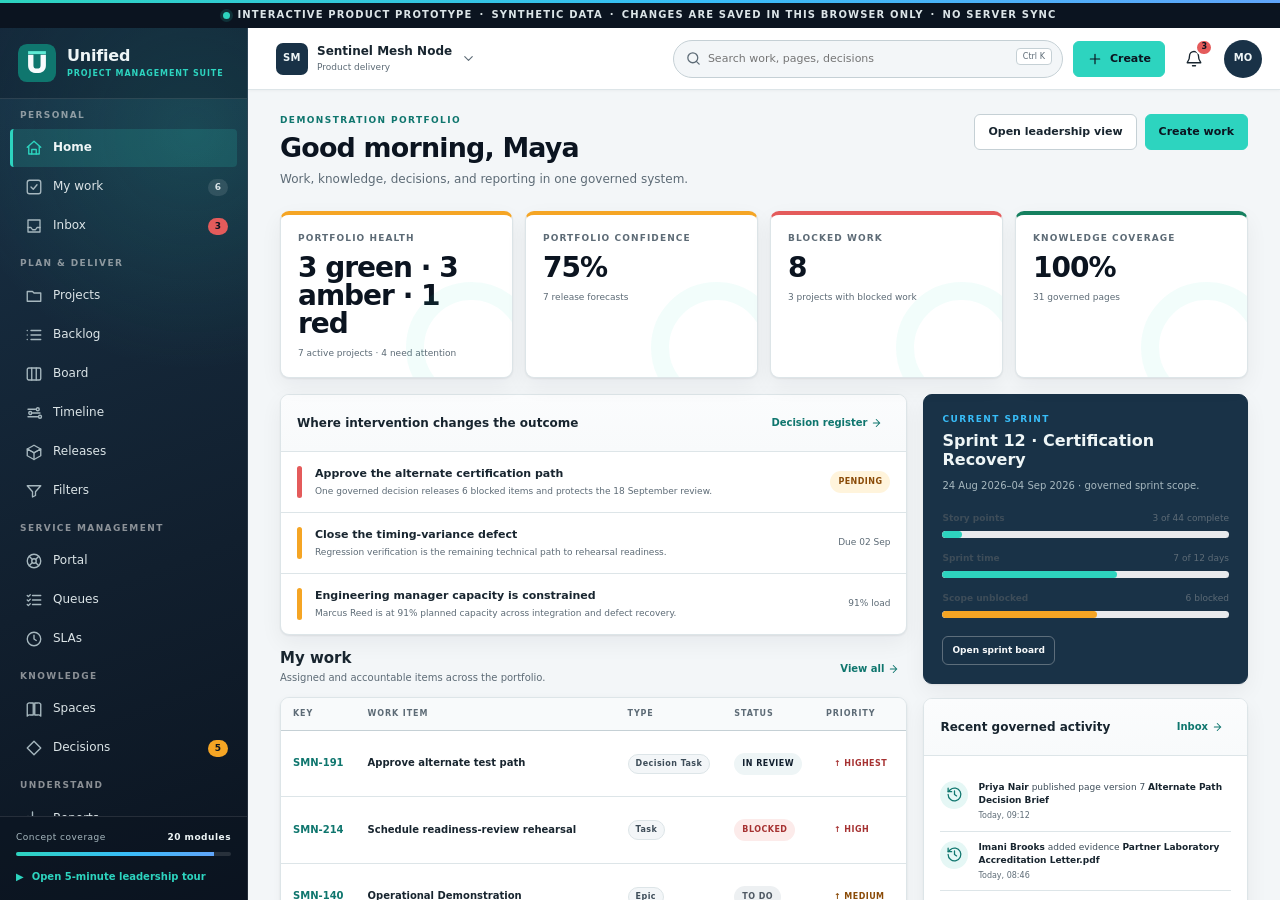
==== commit 0e642727: "Rebuild timeline on real dates, upgrade query language, refresh README - Timeline positions every no" ====
--- a/index.html
+++ b/index.html
@@ -8,7 +8,7 @@
   <meta name="description" content="Unified Project Management Suite interactive concept prototype.">
   <title>Unified Project Management Suite</title>
   <link rel="icon" href="assets/brand/unified-suite-mark.svg" type="image/svg+xml">
-  <link rel="stylesheet" href="app.css?v=3.2">
+  <link rel="stylesheet" href="app.css?v=4.0">
 </head>
 <body>
   <svg class="icon-sprite" aria-hidden="true" focusable="false">
@@ -188,6 +188,6 @@
   <div class="toast-region" id="toastRegion" aria-live="polite" aria-atomic="true"></div>
   <div class="sr-only" id="liveRegion" aria-live="polite"></div>
 
-  <script src="app.js?v=3.2"></script>
+  <script src="app.js?v=4.0"></script>
 </body>
 </html>
--- a/app.css
+++ b/app.css
@@ -4966,3 +4966,166 @@
   .workspace, .app-content { overflow: visible; height: auto; padding: 0; background: #fff; }
   .leadership-brief { border: 0; box-shadow: none; }
 }
+
+/* ==========================================================================
+   v4 additions — hierarchy, knowledge, collaboration
+   ========================================================================== */
+
+.due-overdue { color: var(--danger); font-weight: 600; font-size: 10px; white-space: nowrap; }
+.field-hint { color: var(--muted); font-size: 9px; }
+.parent-tag { display: inline-block; margin-left: 6px; padding: 1px 6px; border: 1px solid var(--line); border-radius: 999px; font-size: 9px; color: var(--muted); vertical-align: middle; }
+
+.subtask-chip { display: inline-flex; align-items: center; gap: 4px; margin-left: 8px; padding: 1px 7px; border-radius: 999px; border: 1px solid var(--line); font-size: 9px; color: var(--muted); vertical-align: middle; }
+.subtask-chip .ui-icon { width: 10px; height: 10px; }
+.subtask-chip.complete { color: var(--success); border-color: var(--success); }
+.subtask-list { list-style: none; margin: 10px 0 0; padding: 0; display: grid; gap: 6px; }
+.subtask-owner { margin-left: auto; display: inline-flex; }
+.subtask-progress-track { height: 5px; border-radius: 999px; background: var(--line); overflow: hidden; margin-top: 4px; }
+.subtask-progress-track span { display: block; height: 100%; background: var(--success); border-radius: 999px; transition: width .3s ease; }
+.subtask-parent-strip { padding-top: 0; }
+.subtask-add-form { display: flex; gap: 8px; margin-top: 12px; align-items: center; }
+.subtask-add-form input { flex: 1; min-width: 0; }
+.subtask-add-form select { max-width: 150px; }
+.empty-inline { color: var(--muted); font-size: 10px; margin: 8px 0 0; }
+
+.epic-row .backlog-summary { display: flex; flex-direction: column; gap: 5px; }
+.epic-progress-wrap { display: block; height: 4px; width: 100%; max-width: 300px; background: var(--line); border-radius: 999px; overflow: hidden; }
+.epic-progress { display: block; height: 100%; background: var(--teal-400); }
+.epic-progress-label { font-size: 9px; color: var(--muted); white-space: nowrap; }
+
+.linked-key { border: 1px solid var(--line); background: transparent; color: inherit; border-radius: 8px; padding: 3px 8px; font-size: 10px; cursor: pointer; text-align: left; }
+.linked-key:hover { border-color: var(--teal-400); color: var(--teal-400); }
+
+.toolbar-toggle { display: inline-flex; align-items: center; gap: 6px; font-size: 10px; color: var(--muted); cursor: pointer; user-select: none; }
+
+/* Attachments */
+.attachment-block { display: grid; gap: 8px; margin-top: 10px; }
+.attachment-copy { display: flex; flex-direction: column; gap: 2px; min-width: 0; flex: 1; }
+.attachment-copy span { color: var(--muted); font-size: 9px; }
+.attachment-row { display: flex; align-items: center; gap: 10px; }
+.attachment-add { cursor: pointer; display: inline-flex; width: max-content; }
+
+/* Mentions */
+.mention-host { position: relative; }
+.mention-menu { position: absolute; bottom: calc(100% + 6px); left: 0; z-index: 40; min-width: 240px; background: var(--panel, #10202f); border: 1px solid var(--line); border-radius: 10px; box-shadow: 0 12px 30px rgba(0, 0, 0, .35); overflow: hidden; }
+.mention-menu button { display: flex; align-items: center; gap: 8px; width: 100%; padding: 8px 10px; background: transparent; border: 0; color: inherit; cursor: pointer; font-size: 10px; text-align: left; }
+.mention-menu button:hover { background: rgba(122, 216, 210, .12); }
+.mention-menu small { margin-left: auto; color: var(--muted); }
+.mention-chip { display: inline-block; padding: 0 5px; border-radius: 6px; background: rgba(122, 216, 210, .16); color: var(--teal-400); font-weight: 600; }
+
+/* Status lozenges (macro) */
+.lozenge { display: inline-block; padding: 1px 8px; border-radius: 4px; font-size: 9px; font-weight: 700; text-transform: uppercase; letter-spacing: .04em; }
+.lz-green { background: rgba(72, 187, 120, .16); color: var(--success); border: 1px solid rgba(72, 187, 120, .4); }
+.lz-amber { background: rgba(237, 162, 66, .14); color: var(--warning, #eda242); border: 1px solid rgba(237, 162, 66, .4); }
+.lz-red { background: rgba(229, 96, 96, .14); color: var(--danger); border: 1px solid rgba(229, 96, 96, .4); }
+.lz-blue { background: rgba(96, 165, 229, .14); color: var(--sky, #60a5e5); border: 1px solid rgba(96, 165, 229, .4); }
+.lz-grey { background: rgba(148, 163, 178, .14); color: var(--muted); border: 1px solid rgba(148, 163, 178, .4); }
+
+/* Table-of-contents + expand macros */
+.macro-toc { margin: 14px 0; padding: 12px 16px; border: 1px solid var(--line); border-radius: 10px; background: rgba(255, 255, 255, .02); font-size: 10px; }
+.macro-toc ul { margin: 6px 0 0; padding-left: 18px; }
+.macro-toc li { margin: 3px 0; }
+.macro-expand { margin: 12px 0; border: 1px solid var(--line); border-radius: 10px; padding: 0; overflow: hidden; }
+.macro-expand summary { cursor: pointer; padding: 10px 14px; font-weight: 600; font-size: 10.5px; background: rgba(255, 255, 255, .03); list-style: none; }
+.macro-expand summary::before { content: "▸ "; color: var(--teal-400); }
+.macro-expand[open] summary::before { content: "▾ "; }
+.macro-expand > *:not(summary) { margin: 10px 14px; }
+.published-page-body table, .knowledge-document table { width: 100%; border-collapse: collapse; margin: 12px 0; font-size: 10.5px; }
+.published-page-body th, .published-page-body td, .knowledge-document th, .knowledge-document td { border: 1px solid var(--line); padding: 7px 10px; text-align: left; }
+.published-page-body th, .knowledge-document th { background: rgba(255, 255, 255, .04); font-weight: 600; }
+
+/* Live work-item chips inside pages */
+.work-chip { display: inline-flex; align-items: center; gap: 6px; padding: 1px 4px 1px 8px; margin: 0 2px; border: 1px solid var(--line); border-radius: 999px; background: rgba(255, 255, 255, .03); color: inherit; font-size: 9.5px; cursor: pointer; vertical-align: middle; }
+.work-chip:hover { border-color: var(--teal-400); }
+.work-chip-key { font-weight: 700; letter-spacing: .02em; }
+.work-chip-status { padding: 1px 7px; border-radius: 999px; font-size: 8.5px; font-weight: 700; text-transform: uppercase; background: rgba(148, 163, 178, .18); color: var(--muted); }
+.work-chip-status.st-done { background: rgba(72, 187, 120, .18); color: var(--success); }
+.work-chip-status.st-blocked { background: rgba(229, 96, 96, .16); color: var(--danger); }
+.work-chip-status.st-in-progress, .work-chip-status.st-in-review { background: rgba(96, 165, 229, .16); color: var(--sky, #60a5e5); }
+
+/* Labels */
+.label-row { display: flex; flex-wrap: wrap; gap: 6px; align-items: center; margin: 10px 0 2px; }
+.label-chip { display: inline-flex; align-items: center; border: 1px solid var(--line); border-radius: 999px; overflow: hidden; font-size: 9px; }
+.label-chip-link { background: transparent; border: 0; color: var(--teal-400); padding: 2px 8px; cursor: pointer; font-size: 9px; }
+.label-chip-link:hover { text-decoration: underline; }
+.label-remove { background: transparent; border: 0; color: var(--muted); cursor: pointer; padding: 2px 6px; font-size: 10px; line-height: 1; }
+.label-remove:hover { color: var(--danger); }
+.label-add-form { display: inline-flex; gap: 6px; align-items: center; }
+.label-add-form input { width: 110px; font-size: 9px; padding: 3px 8px; }
+.label-cloud { display: flex; flex-wrap: wrap; gap: 8px; }
+.label-cloud .label-chip-link { font-size: 10px; }
+.label-cloud .label-count { color: var(--muted); padding-right: 8px; font-size: 9px; }
+
+/* Page tree */
+.tree-node { display: flex; align-items: stretch; }
+.tree-twisty { background: transparent; border: 0; color: var(--muted); width: 18px; cursor: pointer; font-size: 9px; flex: 0 0 18px; }
+.tree-twisty:hover { color: var(--teal-400); }
+.tree-twisty-spacer { width: 18px; flex: 0 0 18px; }
+.tree-item { flex: 1; min-width: 0; }
+.tree-item .restricted-ico { margin-left: auto; color: var(--muted); }
+.page-tree .depth-2 { padding-left: 34px; }
+.page-tree .depth-3 { padding-left: 46px; }
+.page-tree .depth-4 { padding-left: 58px; }
+.page-tree .depth-5 { padding-left: 70px; }
+
+/* Version diff */
+.diff-inline { line-height: 1.9; font-size: 11px; }
+.diff-inline del { background: rgba(229, 96, 96, .18); color: var(--danger); text-decoration: line-through; padding: 1px 3px; border-radius: 3px; }
+.diff-inline ins { background: rgba(72, 187, 120, .18); color: var(--success); text-decoration: none; padding: 1px 3px; border-radius: 3px; }
+.diff-empty { color: var(--muted); font-size: 10.5px; }
+.diff-full-versions summary { cursor: pointer; color: var(--muted); font-size: 10px; margin: 10px 0; }
+
+/* Search page */
+.search-page-form { display: flex; gap: 10px; margin: 4px 0 14px; }
+.search-page-form input[type="search"] { flex: 1; }
+.search-filter-row { display: flex; flex-wrap: wrap; gap: 12px; margin-bottom: 14px; font-size: 10px; color: var(--muted); align-items: center; }
+.search-filter-row label { display: inline-flex; gap: 5px; align-items: center; cursor: pointer; }
+.search-hit { display: block; width: 100%; text-align: left; background: transparent; color: inherit; border: 1px solid var(--line); border-radius: 10px; padding: 12px 14px; margin-bottom: 8px; cursor: pointer; }
+.search-hit:hover { border-color: var(--teal-400); }
+.search-hit .hit-title { display: flex; gap: 8px; align-items: center; font-weight: 600; font-size: 11px; }
+.search-hit .hit-snippet { margin-top: 5px; color: var(--muted); font-size: 10px; line-height: 1.6; }
+.search-hit mark { background: rgba(122, 216, 210, .25); color: inherit; border-radius: 3px; padding: 0 2px; }
+.search-hit .hit-meta { margin-top: 5px; font-size: 9px; color: var(--muted); }
+
+/* Inline page comments */
+.inline-anchor { background: rgba(237, 162, 66, .22); border-bottom: 2px solid var(--warning, #eda242); cursor: pointer; border-radius: 2px; }
+.inline-anchor.resolved { background: transparent; border-bottom: 1px dotted var(--line); }
+.inline-thread { border: 1px solid var(--line); border-radius: 10px; padding: 10px 12px; margin-bottom: 8px; }
+.inline-thread.active { border-color: var(--warning, #eda242); }
+.inline-thread blockquote { margin: 0 0 8px; padding: 4px 10px; border-left: 3px solid var(--warning, #eda242); color: var(--muted); font-size: 9.5px; font-style: italic; }
+.inline-thread .thread-reply { margin-top: 8px; padding-top: 8px; border-top: 1px dashed var(--line); }
+.thread-actions { display: flex; gap: 8px; margin-top: 8px; }
+.comment-resolved-tag { color: var(--success); font-size: 9px; font-weight: 700; text-transform: uppercase; }
+.selection-comment-bubble { position: absolute; z-index: 50; }
+
+/* Reactions */
+.reaction-bar { display: flex; gap: 6px; margin: 14px 0 4px; flex-wrap: wrap; }
+.reaction-pill { display: inline-flex; gap: 5px; align-items: center; border: 1px solid var(--line); background: transparent; color: inherit; border-radius: 999px; padding: 3px 10px; font-size: 10px; cursor: pointer; }
+.reaction-pill.mine { border-color: var(--teal-400); background: rgba(122, 216, 210, .12); }
+.reaction-pill:hover { border-color: var(--teal-400); }
+
+/* Blog */
+.blog-card { border: 1px solid var(--line); border-radius: 12px; padding: 14px 16px; margin-bottom: 10px; cursor: pointer; background: rgba(255, 255, 255, .02); }
+.blog-card:hover { border-color: var(--teal-400); }
+.blog-card h3 { margin: 0 0 6px; font-size: 12px; }
+.blog-card .blog-meta { color: var(--muted); font-size: 9.5px; display: flex; gap: 10px; flex-wrap: wrap; }
+
+/* Timeline v2 */
+.timeline-milestone-row { position: relative; height: 26px; }
+.timeline-milestone { position: absolute; top: 2px; transform: translateX(-50%); display: flex; flex-direction: column; align-items: center; gap: 1px; font-size: 8px; color: var(--muted); white-space: nowrap; }
+.timeline-milestone .ms-diamond { width: 9px; height: 9px; transform: rotate(45deg); background: var(--teal-400); border-radius: 2px; }
+.timeline-milestone.at-risk .ms-diamond { background: var(--warning, #eda242); }
+.timeline-dep-chip { font-size: 8px; opacity: .85; margin-left: 6px; }
+
+/* Watch + restrictions */
+.watch-active { color: var(--teal-400); }
+.restriction-list { display: grid; grid-template-columns: repeat(auto-fill, minmax(180px, 1fr)); gap: 6px; margin-top: 10px; }
+.restriction-list label { display: flex; gap: 8px; align-items: center; font-size: 10px; border: 1px solid var(--line); border-radius: 8px; padding: 6px 10px; cursor: pointer; }
+
+@media (max-width: 720px) {
+  .subtask-add-form { flex-wrap: wrap; }
+  .search-page-form { flex-direction: column; }
+}
+.toolbar-divider { width: 1px; align-self: stretch; background: var(--line); margin: 0 4px; }
+.diff-panel { border: 1px solid var(--line); border-radius: 10px; padding: 10px 14px; margin-top: 12px; max-height: 320px; overflow-y: auto; }
+.timeline-milestone-lane { position: relative; }
